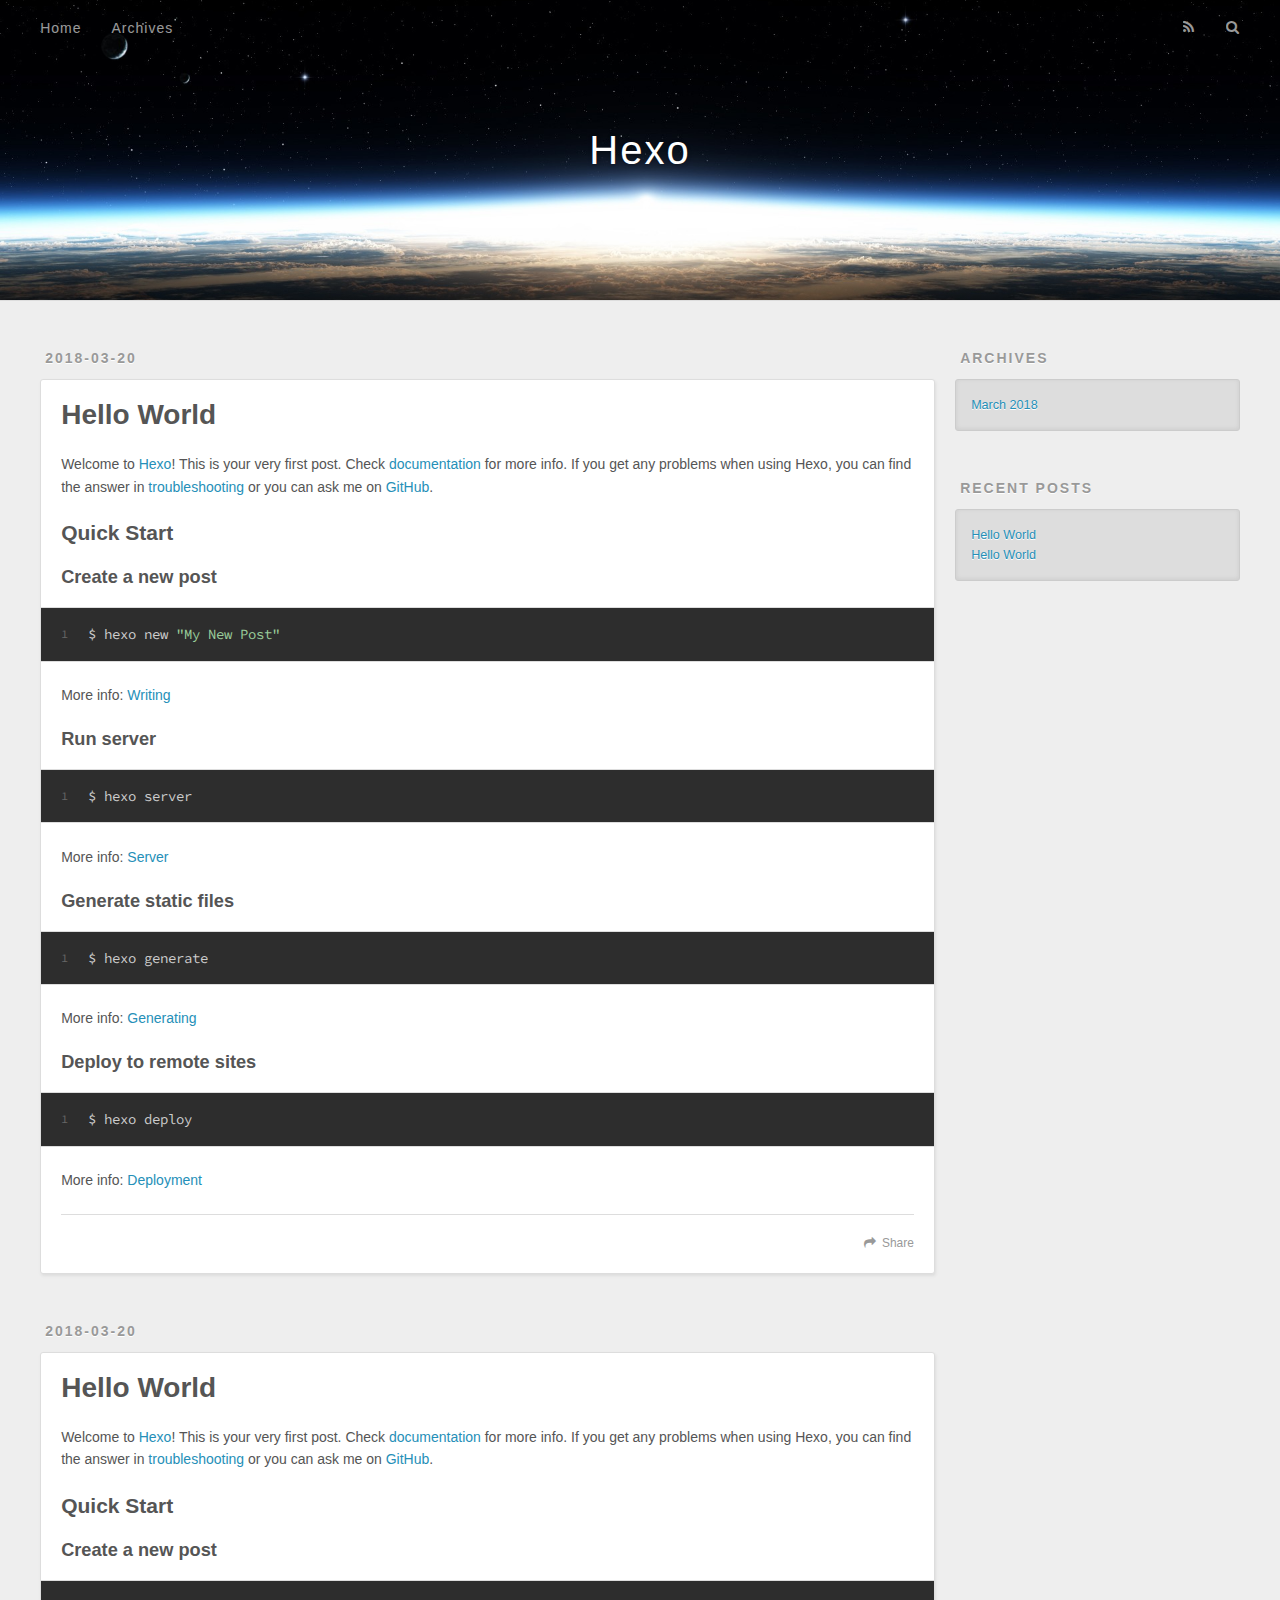
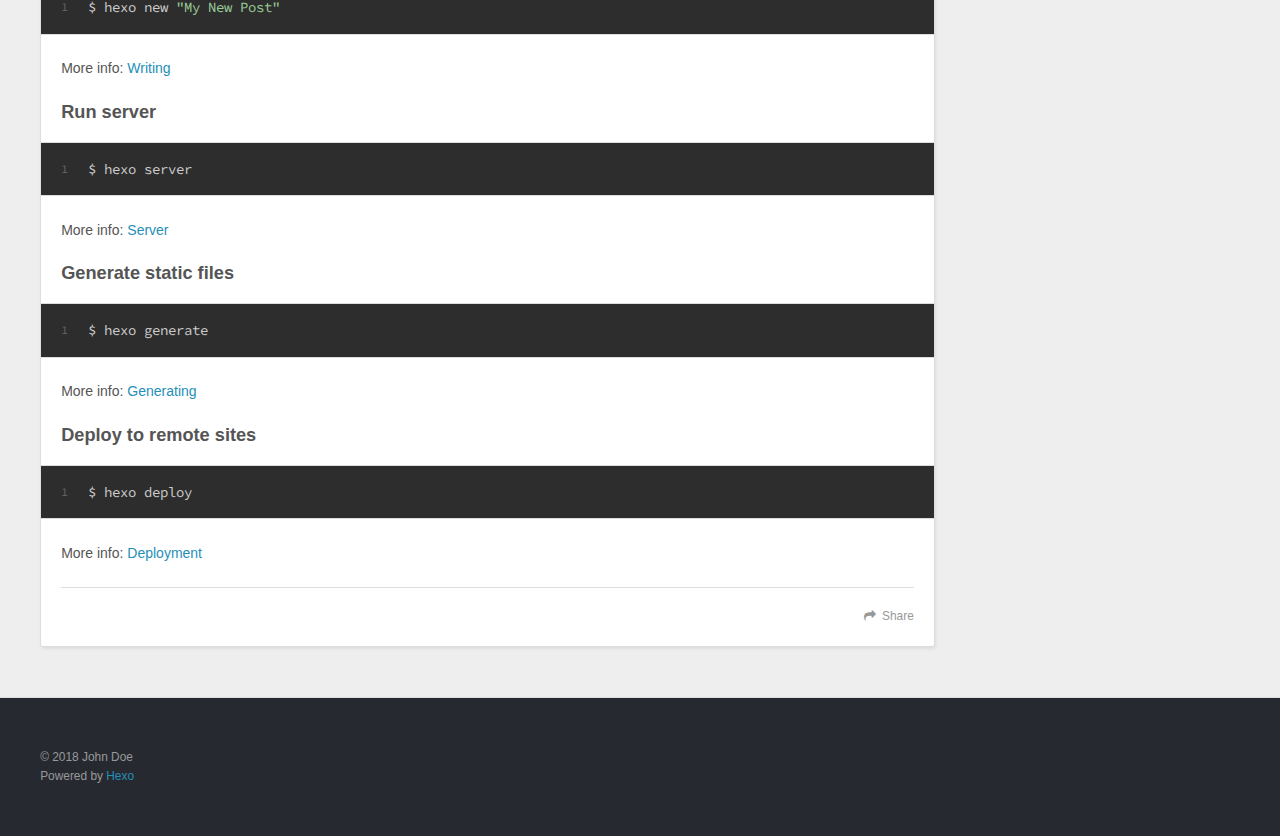
==== index.html @ 1f7885e7 "Site updated: 2018-03-21 00:00:23" ====
<!DOCTYPE html>
<html>
<head>
  <meta charset="utf-8">
  

  
  <title>Hexo</title>
  <meta name="viewport" content="width=device-width, initial-scale=1, maximum-scale=1">
  <meta property="og:type" content="website">
<meta property="og:title" content="Hexo">
<meta property="og:url" content="http://yoursite.com/index.html">
<meta property="og:site_name" content="Hexo">
<meta name="twitter:card" content="summary">
<meta name="twitter:title" content="Hexo">
  
    <link rel="alternate" href="/atom.xml" title="Hexo" type="application/atom+xml">
  
  
    <link rel="icon" href="/favicon.png">
  
  
    <link href="//fonts.googleapis.com/css?family=Source+Code+Pro" rel="stylesheet" type="text/css">
  
  <link rel="stylesheet" href="/css/style.css">
</head>

<body>
  <div id="container">
    <div id="wrap">
      <header id="header">
  <div id="banner"></div>
  <div id="header-outer" class="outer">
    <div id="header-title" class="inner">
      <h1 id="logo-wrap">
        <a href="/" id="logo">Hexo</a>
      </h1>
      
    </div>
    <div id="header-inner" class="inner">
      <nav id="main-nav">
        <a id="main-nav-toggle" class="nav-icon"></a>
        
          <a class="main-nav-link" href="/">Home</a>
        
          <a class="main-nav-link" href="/archives">Archives</a>
        
      </nav>
      <nav id="sub-nav">
        
          <a id="nav-rss-link" class="nav-icon" href="/atom.xml" title="RSS Feed"></a>
        
        <a id="nav-search-btn" class="nav-icon" title="Search"></a>
      </nav>
      <div id="search-form-wrap">
        <form action="//google.com/search" method="get" accept-charset="UTF-8" class="search-form"><input type="search" name="q" class="search-form-input" placeholder="Search"><button type="submit" class="search-form-submit">&#xF002;</button><input type="hidden" name="sitesearch" value="http://yoursite.com"></form>
      </div>
    </div>
  </div>
</header>
      <div class="outer">
        <section id="main">
  
    <article id="post-1" class="article article-type-post" itemscope itemprop="blogPost">
  <div class="article-meta">
    <a href="/2018/03/20/1/" class="article-date">
  <time datetime="2018-03-20T15:36:31.226Z" itemprop="datePublished">2018-03-20</time>
</a>
    
  </div>
  <div class="article-inner">
    
    
      <header class="article-header">
        
  
    <h1 itemprop="name">
      <a class="article-title" href="/2018/03/20/1/">Hello World</a>
    </h1>
  

      </header>
    
    <div class="article-entry" itemprop="articleBody">
      
        <p>Welcome to <a href="https://hexo.io/" target="_blank" rel="noopener">Hexo</a>! This is your very first post. Check <a href="https://hexo.io/docs/" target="_blank" rel="noopener">documentation</a> for more info. If you get any problems when using Hexo, you can find the answer in <a href="https://hexo.io/docs/troubleshooting.html" target="_blank" rel="noopener">troubleshooting</a> or you can ask me on <a href="https://github.com/hexojs/hexo/issues" target="_blank" rel="noopener">GitHub</a>.</p>
<h2 id="Quick-Start"><a href="#Quick-Start" class="headerlink" title="Quick Start"></a>Quick Start</h2><h3 id="Create-a-new-post"><a href="#Create-a-new-post" class="headerlink" title="Create a new post"></a>Create a new post</h3><figure class="highlight bash"><table><tr><td class="gutter"><pre><span class="line">1</span><br></pre></td><td class="code"><pre><span class="line">$ hexo new <span class="string">"My New Post"</span></span><br></pre></td></tr></table></figure>
<p>More info: <a href="https://hexo.io/docs/writing.html" target="_blank" rel="noopener">Writing</a></p>
<h3 id="Run-server"><a href="#Run-server" class="headerlink" title="Run server"></a>Run server</h3><figure class="highlight bash"><table><tr><td class="gutter"><pre><span class="line">1</span><br></pre></td><td class="code"><pre><span class="line">$ hexo server</span><br></pre></td></tr></table></figure>
<p>More info: <a href="https://hexo.io/docs/server.html" target="_blank" rel="noopener">Server</a></p>
<h3 id="Generate-static-files"><a href="#Generate-static-files" class="headerlink" title="Generate static files"></a>Generate static files</h3><figure class="highlight bash"><table><tr><td class="gutter"><pre><span class="line">1</span><br></pre></td><td class="code"><pre><span class="line">$ hexo generate</span><br></pre></td></tr></table></figure>
<p>More info: <a href="https://hexo.io/docs/generating.html" target="_blank" rel="noopener">Generating</a></p>
<h3 id="Deploy-to-remote-sites"><a href="#Deploy-to-remote-sites" class="headerlink" title="Deploy to remote sites"></a>Deploy to remote sites</h3><figure class="highlight bash"><table><tr><td class="gutter"><pre><span class="line">1</span><br></pre></td><td class="code"><pre><span class="line">$ hexo deploy</span><br></pre></td></tr></table></figure>
<p>More info: <a href="https://hexo.io/docs/deployment.html" target="_blank" rel="noopener">Deployment</a></p>

      
    </div>
    <footer class="article-footer">
      <a data-url="http://yoursite.com/2018/03/20/1/" data-id="cjeztnwiz0000287kzk46ph9l" class="article-share-link">Share</a>
      
      
    </footer>
  </div>
  
</article>


  
    <article id="post-hello-world" class="article article-type-post" itemscope itemprop="blogPost">
  <div class="article-meta">
    <a href="/2018/03/20/hello-world/" class="article-date">
  <time datetime="2018-03-20T15:13:53.758Z" itemprop="datePublished">2018-03-20</time>
</a>
    
  </div>
  <div class="article-inner">
    
    
      <header class="article-header">
        
  
    <h1 itemprop="name">
      <a class="article-title" href="/2018/03/20/hello-world/">Hello World</a>
    </h1>
  

      </header>
    
    <div class="article-entry" itemprop="articleBody">
      
        <p>Welcome to <a href="https://hexo.io/" target="_blank" rel="noopener">Hexo</a>! This is your very first post. Check <a href="https://hexo.io/docs/" target="_blank" rel="noopener">documentation</a> for more info. If you get any problems when using Hexo, you can find the answer in <a href="https://hexo.io/docs/troubleshooting.html" target="_blank" rel="noopener">troubleshooting</a> or you can ask me on <a href="https://github.com/hexojs/hexo/issues" target="_blank" rel="noopener">GitHub</a>.</p>
<h2 id="Quick-Start"><a href="#Quick-Start" class="headerlink" title="Quick Start"></a>Quick Start</h2><h3 id="Create-a-new-post"><a href="#Create-a-new-post" class="headerlink" title="Create a new post"></a>Create a new post</h3><figure class="highlight bash"><table><tr><td class="gutter"><pre><span class="line">1</span><br></pre></td><td class="code"><pre><span class="line">$ hexo new <span class="string">"My New Post"</span></span><br></pre></td></tr></table></figure>
<p>More info: <a href="https://hexo.io/docs/writing.html" target="_blank" rel="noopener">Writing</a></p>
<h3 id="Run-server"><a href="#Run-server" class="headerlink" title="Run server"></a>Run server</h3><figure class="highlight bash"><table><tr><td class="gutter"><pre><span class="line">1</span><br></pre></td><td class="code"><pre><span class="line">$ hexo server</span><br></pre></td></tr></table></figure>
<p>More info: <a href="https://hexo.io/docs/server.html" target="_blank" rel="noopener">Server</a></p>
<h3 id="Generate-static-files"><a href="#Generate-static-files" class="headerlink" title="Generate static files"></a>Generate static files</h3><figure class="highlight bash"><table><tr><td class="gutter"><pre><span class="line">1</span><br></pre></td><td class="code"><pre><span class="line">$ hexo generate</span><br></pre></td></tr></table></figure>
<p>More info: <a href="https://hexo.io/docs/generating.html" target="_blank" rel="noopener">Generating</a></p>
<h3 id="Deploy-to-remote-sites"><a href="#Deploy-to-remote-sites" class="headerlink" title="Deploy to remote sites"></a>Deploy to remote sites</h3><figure class="highlight bash"><table><tr><td class="gutter"><pre><span class="line">1</span><br></pre></td><td class="code"><pre><span class="line">$ hexo deploy</span><br></pre></td></tr></table></figure>
<p>More info: <a href="https://hexo.io/docs/deployment.html" target="_blank" rel="noopener">Deployment</a></p>

      
    </div>
    <footer class="article-footer">
      <a data-url="http://yoursite.com/2018/03/20/hello-world/" data-id="cjeztf9md0000no7kln4ugsef" class="article-share-link">Share</a>
      
      
    </footer>
  </div>
  
</article>


  


</section>
        
          <aside id="sidebar">
  
    

  
    

  
    
  
    
  <div class="widget-wrap">
    <h3 class="widget-title">Archives</h3>
    <div class="widget">
      <ul class="archive-list"><li class="archive-list-item"><a class="archive-list-link" href="/archives/2018/03/">March 2018</a></li></ul>
    </div>
  </div>


  
    
  <div class="widget-wrap">
    <h3 class="widget-title">Recent Posts</h3>
    <div class="widget">
      <ul>
        
          <li>
            <a href="/2018/03/20/1/">Hello World</a>
          </li>
        
          <li>
            <a href="/2018/03/20/hello-world/">Hello World</a>
          </li>
        
      </ul>
    </div>
  </div>

  
</aside>
        
      </div>
      <footer id="footer">
  
  <div class="outer">
    <div id="footer-info" class="inner">
      &copy; 2018 John Doe<br>
      Powered by <a href="http://hexo.io/" target="_blank">Hexo</a>
    </div>
  </div>
</footer>
    </div>
    <nav id="mobile-nav">
  
    <a href="/" class="mobile-nav-link">Home</a>
  
    <a href="/archives" class="mobile-nav-link">Archives</a>
  
</nav>
    

<script src="//ajax.googleapis.com/ajax/libs/jquery/2.0.3/jquery.min.js"></script>


  <link rel="stylesheet" href="/fancybox/jquery.fancybox.css">
  <script src="/fancybox/jquery.fancybox.pack.js"></script>


<script src="/js/script.js"></script>



  </div>
</body>
</html>
---- css/style.css ----
body {
  width: 100%;
}
body:before,
body:after {
  content: "";
  display: table;
}
body:after {
  clear: both;
}
html,
body,
div,
span,
applet,
object,
iframe,
h1,
h2,
h3,
h4,
h5,
h6,
p,
blockquote,
pre,
a,
abbr,
acronym,
address,
big,
cite,
code,
del,
dfn,
em,
img,
ins,
kbd,
q,
s,
samp,
small,
strike,
strong,
sub,
sup,
tt,
var,
dl,
dt,
dd,
ol,
ul,
li,
fieldset,
form,
label,
legend,
table,
caption,
tbody,
tfoot,
thead,
tr,
th,
td {
  margin: 0;
  padding: 0;
  border: 0;
  outline: 0;
  font-weight: inherit;
  font-style: inherit;
  font-family: inherit;
  font-size: 100%;
  vertical-align: baseline;
}
body {
  line-height: 1;
  color: #000;
  background: #fff;
}
ol,
ul {
  list-style: none;
}
table {
  border-collapse: separate;
  border-spacing: 0;
  vertical-align: middle;
}
caption,
th,
td {
  text-align: left;
  font-weight: normal;
  vertical-align: middle;
}
a img {
  border: none;
}
input,
button {
  margin: 0;
  padding: 0;
}
input::-moz-focus-inner,
button::-moz-focus-inner {
  border: 0;
  padding: 0;
}
@font-face {
  font-family: FontAwesome;
  font-style: normal;
  font-weight: normal;
  src: url("fonts/fontawesome-webfont.eot?v=#4.0.3");
  src: url("fonts/fontawesome-webfont.eot?#iefix&v=#4.0.3") format("embedded-opentype"), url("fonts/fontawesome-webfont.woff?v=#4.0.3") format("woff"), url("fonts/fontawesome-webfont.ttf?v=#4.0.3") format("truetype"), url("fonts/fontawesome-webfont.svg#fontawesomeregular?v=#4.0.3") format("svg");
}
html,
body,
#container {
  height: 100%;
}
body {
  background: #eee;
  font: 14px -apple-system, BlinkMacSystemFont, "Segoe UI", "Roboto", "Oxygen", "Ubuntu", "Cantarell", "Fira Sans", "Droid Sans", "Helvetica Neue", sans-serif;
  -webkit-text-size-adjust: 100%;
}
.outer {
  max-width: 1220px;
  margin: 0 auto;
  padding: 0 20px;
}
.outer:before,
.outer:after {
  content: "";
  display: table;
}
.outer:after {
  clear: both;
}
.inner {
  display: inline;
  float: left;
  width: 98.33333333333333%;
  margin: 0 0.833333333333333%;
}
.left,
.alignleft {
  float: left;
}
.right,
.alignright {
  float: right;
}
.clear {
  clear: both;
}
#container {
  position: relative;
}
.mobile-nav-on {
  overflow: hidden;
}
#wrap {
  height: 100%;
  width: 100%;
  position: absolute;
  top: 0;
  left: 0;
  -webkit-transition: 0.2s ease-out;
  -moz-transition: 0.2s ease-out;
  -ms-transition: 0.2s ease-out;
  transition: 0.2s ease-out;
  z-index: 1;
  background: #eee;
}
.mobile-nav-on #wrap {
  left: 280px;
}
@media screen and (min-width: 768px) {
  #main {
    display: inline;
    float: left;
    width: 73.33333333333333%;
    margin: 0 0.833333333333333%;
  }
}
.article-date,
.article-category-link,
.archive-year,
.widget-title {
  text-decoration: none;
  text-transform: uppercase;
  letter-spacing: 2px;
  color: #999;
  margin-bottom: 1em;
  margin-left: 5px;
  line-height: 1em;
  text-shadow: 0 1px #fff;
  font-weight: bold;
}
.article-inner,
.archive-article-inner {
  background: #fff;
  -webkit-box-shadow: 1px 2px 3px #ddd;
  box-shadow: 1px 2px 3px #ddd;
  border: 1px solid #ddd;
  border-radius: 3px;
}
.article-entry h1,
.widget h1 {
  font-size: 2em;
}
.article-entry h2,
.widget h2 {
  font-size: 1.5em;
}
.article-entry h3,
.widget h3 {
  font-size: 1.3em;
}
.article-entry h4,
.widget h4 {
  font-size: 1.2em;
}
.article-entry h5,
.widget h5 {
  font-size: 1em;
}
.article-entry h6,
.widget h6 {
  font-size: 1em;
  color: #999;
}
.article-entry hr,
.widget hr {
  border: 1px dashed #ddd;
}
.article-entry strong,
.widget strong {
  font-weight: bold;
}
.article-entry em,
.widget em,
.article-entry cite,
.widget cite {
  font-style: italic;
}
.article-entry sup,
.widget sup,
.article-entry sub,
.widget sub {
  font-size: 0.75em;
  line-height: 0;
  position: relative;
  vertical-align: baseline;
}
.article-entry sup,
.widget sup {
  top: -0.5em;
}
.article-entry sub,
.widget sub {
  bottom: -0.2em;
}
.article-entry small,
.widget small {
  font-size: 0.85em;
}
.article-entry acronym,
.widget acronym,
.article-entry abbr,
.widget abbr {
  border-bottom: 1px dotted;
}
.article-entry ul,
.widget ul,
.article-entry ol,
.widget ol,
.article-entry dl,
.widget dl {
  margin: 0 20px;
  line-height: 1.6em;
}
.article-entry ul ul,
.widget ul ul,
.article-entry ol ul,
.widget ol ul,
.article-entry ul ol,
.widget ul ol,
.article-entry ol ol,
.widget ol ol {
  margin-top: 0;
  margin-bottom: 0;
}
.article-entry ul,
.widget ul {
  list-style: disc;
}
.article-entry ol,
.widget ol {
  list-style: decimal;
}
.article-entry dt,
.widget dt {
  font-weight: bold;
}
#header {
  height: 300px;
  position: relative;
  border-bottom: 1px solid #ddd;
}
#header:before,
#header:after {
  content: "";
  position: absolute;
  left: 0;
  right: 0;
  height: 40px;
}
#header:before {
  top: 0;
  background: -webkit-linear-gradient(rgba(0,0,0,0.2), transparent);
  background: -moz-linear-gradient(rgba(0,0,0,0.2), transparent);
  background: -ms-linear-gradient(rgba(0,0,0,0.2), transparent);
  background: linear-gradient(rgba(0,0,0,0.2), transparent);
}
#header:after {
  bottom: 0;
  background: -webkit-linear-gradient(transparent, rgba(0,0,0,0.2));
  background: -moz-linear-gradient(transparent, rgba(0,0,0,0.2));
  background: -ms-linear-gradient(transparent, rgba(0,0,0,0.2));
  background: linear-gradient(transparent, rgba(0,0,0,0.2));
}
#header-outer {
  height: 100%;
  position: relative;
}
#header-inner {
  position: relative;
  overflow: hidden;
}
#banner {
  position: absolute;
  top: 0;
  left: 0;
  width: 100%;
  height: 100%;
  background: url("images/banner.jpg") center #000;
  -webkit-background-size: cover;
  -moz-background-size: cover;
  background-size: cover;
  z-index: -1;
}
#header-title {
  text-align: center;
  height: 40px;
  position: absolute;
  top: 50%;
  left: 0;
  margin-top: -20px;
}
#logo,
#subtitle {
  text-decoration: none;
  color: #fff;
  font-weight: 300;
  text-shadow: 0 1px 4px rgba(0,0,0,0.3);
}
#logo {
  font-size: 40px;
  line-height: 40px;
  letter-spacing: 2px;
}
#subtitle {
  font-size: 16px;
  line-height: 16px;
  letter-spacing: 1px;
}
#subtitle-wrap {
  margin-top: 16px;
}
#main-nav {
  float: left;
  margin-left: -15px;
}
.nav-icon,
.main-nav-link {
  float: left;
  color: #fff;
  opacity: 0.6;
  text-decoration: none;
  text-shadow: 0 1px rgba(0,0,0,0.2);
  -webkit-transition: opacity 0.2s;
  -moz-transition: opacity 0.2s;
  -ms-transition: opacity 0.2s;
  transition: opacity 0.2s;
  display: block;
  padding: 20px 15px;
}
.nav-icon:hover,
.main-nav-link:hover {
  opacity: 1;
}
.nav-icon {
  font-family: FontAwesome;
  text-align: center;
  font-size: 14px;
  width: 14px;
  height: 14px;
  padding: 20px 15px;
  position: relative;
  cursor: pointer;
}
.main-nav-link {
  font-weight: 300;
  letter-spacing: 1px;
}
@media screen and (max-width: 479px) {
  .main-nav-link {
    display: none;
  }
}
#main-nav-toggle {
  display: none;
}
#main-nav-toggle:before {
  content: "\f0c9";
}
@media screen and (max-width: 479px) {
  #main-nav-toggle {
    display: block;
  }
}
#sub-nav {
  float: right;
  margin-right: -15px;
}
#nav-rss-link:before {
  content: "\f09e";
}
#nav-search-btn:before {
  content: "\f002";
}
#search-form-wrap {
  position: absolute;
  top: 15px;
  width: 150px;
  height: 30px;
  right: -150px;
  opacity: 0;
  -webkit-transition: 0.2s ease-out;
  -moz-transition: 0.2s ease-out;
  -ms-transition: 0.2s ease-out;
  transition: 0.2s ease-out;
}
#search-form-wrap.on {
  opacity: 1;
  right: 0;
}
@media screen and (max-width: 479px) {
  #search-form-wrap {
    width: 100%;
    right: -100%;
  }
}
.search-form {
  position: absolute;
  top: 0;
  left: 0;
  right: 0;
  background: #fff;
  padding: 5px 15px;
  border-radius: 15px;
  -webkit-box-shadow: 0 0 10px rgba(0,0,0,0.3);
  box-shadow: 0 0 10px rgba(0,0,0,0.3);
}
.search-form-input {
  border: none;
  background: none;
  color: #555;
  width: 100%;
  font: 13px -apple-system, BlinkMacSystemFont, "Segoe UI", "Roboto", "Oxygen", "Ubuntu", "Cantarell", "Fira Sans", "Droid Sans", "Helvetica Neue", sans-serif;
  outline: none;
}
.search-form-input::-webkit-search-results-decoration,
.search-form-input::-webkit-search-cancel-button {
  -webkit-appearance: none;
}
.search-form-submit {
  position: absolute;
  top: 50%;
  right: 10px;
  margin-top: -7px;
  font: 13px FontAwesome;
  border: none;
  background: none;
  color: #bbb;
  cursor: pointer;
}
.search-form-submit:hover,
.search-form-submit:focus {
  color: #777;
}
.article {
  margin: 50px 0;
}
.article-inner {
  overflow: hidden;
}
.article-meta:before,
.article-meta:after {
  content: "";
  display: table;
}
.article-meta:after {
  clear: both;
}
.article-date {
  float: left;
}
.article-category {
  float: left;
  line-height: 1em;
  color: #ccc;
  text-shadow: 0 1px #fff;
  margin-left: 8px;
}
.article-category:before {
  content: "\2022";
}
.article-category-link {
  margin: 0 12px 1em;
}
.article-header {
  padding: 20px 20px 0;
}
.article-title {
  text-decoration: none;
  font-size: 2em;
  font-weight: bold;
  color: #555;
  line-height: 1.1em;
  -webkit-transition: color 0.2s;
  -moz-transition: color 0.2s;
  -ms-transition: color 0.2s;
  transition: color 0.2s;
}
a.article-title:hover {
  color: #258fb8;
}
.article-entry {
  color: #555;
  padding: 0 20px;
}
.article-entry:before,
.article-entry:after {
  content: "";
  display: table;
}
.article-entry:after {
  clear: both;
}
.article-entry p,
.article-entry table {
  line-height: 1.6em;
  margin: 1.6em 0;
}
.article-entry h1,
.article-entry h2,
.article-entry h3,
.article-entry h4,
.article-entry h5,
.article-entry h6 {
  font-weight: bold;
}
.article-entry h1,
.article-entry h2,
.article-entry h3,
.article-entry h4,
.article-entry h5,
.article-entry h6 {
  line-height: 1.1em;
  margin: 1.1em 0;
}
.article-entry a {
  color: #258fb8;
  text-decoration: none;
}
.article-entry a:hover {
  text-decoration: underline;
}
.article-entry ul,
.article-entry ol,
.article-entry dl {
  margin-top: 1.6em;
  margin-bottom: 1.6em;
}
.article-entry img,
.article-entry video {
  max-width: 100%;
  height: auto;
  display: block;
  margin: auto;
}
.article-entry iframe {
  border: none;
}
.article-entry table {
  width: 100%;
  border-collapse: collapse;
  border-spacing: 0;
}
.article-entry th {
  font-weight: bold;
  border-bottom: 3px solid #ddd;
  padding-bottom: 0.5em;
}
.article-entry td {
  border-bottom: 1px solid #ddd;
  padding: 10px 0;
}
.article-entry blockquote {
  font-family: Georgia, "Times New Roman", serif;
  font-size: 1.4em;
  margin: 1.6em 20px;
  text-align: center;
}
.article-entry blockquote footer {
  font-size: 14px;
  margin: 1.6em 0;
  font-family: -apple-system, BlinkMacSystemFont, "Segoe UI", "Roboto", "Oxygen", "Ubuntu", "Cantarell", "Fira Sans", "Droid Sans", "Helvetica Neue", sans-serif;
}
.article-entry blockquote footer cite:before {
  content: "—";
  padding: 0 0.5em;
}
.article-entry .pullquote {
  text-align: left;
  width: 45%;
  margin: 0;
}
.article-entry .pullquote.left {
  margin-left: 0.5em;
  margin-right: 1em;
}
.article-entry .pullquote.right {
  margin-right: 0.5em;
  margin-left: 1em;
}
.article-entry .caption {
  color: #999;
  display: block;
  font-size: 0.9em;
  margin-top: 0.5em;
  position: relative;
  text-align: center;
}
.article-entry .video-container {
  position: relative;
  padding-top: 56.25%;
  height: 0;
  overflow: hidden;
}
.article-entry .video-container iframe,
.article-entry .video-container object,
.article-entry .video-container embed {
  position: absolute;
  top: 0;
  left: 0;
  width: 100%;
  height: 100%;
  margin-top: 0;
}
.article-more-link a {
  display: inline-block;
  line-height: 1em;
  padding: 6px 15px;
  border-radius: 15px;
  background: #eee;
  color: #999;
  text-shadow: 0 1px #fff;
  text-decoration: none;
}
.article-more-link a:hover {
  background: #258fb8;
  color: #fff;
  text-decoration: none;
  text-shadow: 0 1px #1e7293;
}
.article-footer {
  font-size: 0.85em;
  line-height: 1.6em;
  border-top: 1px solid #ddd;
  padding-top: 1.6em;
  margin: 0 20px 20px;
}
.article-footer:before,
.article-footer:after {
  content: "";
  display: table;
}
.article-footer:after {
  clear: both;
}
.article-footer a {
  color: #999;
  text-decoration: none;
}
.article-footer a:hover {
  color: #555;
}
.article-tag-list-item {
  float: left;
  margin-right: 10px;
}
.article-tag-list-link:before {
  content: "#";
}
.article-comment-link {
  float: right;
}
.article-comment-link:before {
  content: "\f075";
  font-family: FontAwesome;
  padding-right: 8px;
}
.article-share-link {
  cursor: pointer;
  float: right;
  margin-left: 20px;
}
.article-share-link:before {
  content: "\f064";
  font-family: FontAwesome;
  padding-right: 6px;
}
#article-nav {
  position: relative;
}
#article-nav:before,
#article-nav:after {
  content: "";
  display: table;
}
#article-nav:after {
  clear: both;
}
@media screen and (min-width: 768px) {
  #article-nav {
    margin: 50px 0;
  }
  #article-nav:before {
    width: 8px;
    height: 8px;
    position: absolute;
    top: 50%;
    left: 50%;
    margin-top: -4px;
    margin-left: -4px;
    content: "";
    border-radius: 50%;
    background: #ddd;
    -webkit-box-shadow: 0 1px 2px #fff;
    box-shadow: 0 1px 2px #fff;
  }
}
.article-nav-link-wrap {
  text-decoration: none;
  text-shadow: 0 1px #fff;
  color: #999;
  -webkit-box-sizing: border-box;
  -moz-box-sizing: border-box;
  box-sizing: border-box;
  margin-top: 50px;
  text-align: center;
  display: block;
}
.article-nav-link-wrap:hover {
  color: #555;
}
@media screen and (min-width: 768px) {
  .article-nav-link-wrap {
    width: 50%;
    margin-top: 0;
  }
}
@media screen and (min-width: 768px) {
  #article-nav-newer {
    float: left;
    text-align: right;
    padding-right: 20px;
  }
}
@media screen and (min-width: 768px) {
  #article-nav-older {
    float: right;
    text-align: left;
    padding-left: 20px;
  }
}
.article-nav-caption {
  text-transform: uppercase;
  letter-spacing: 2px;
  color: #ddd;
  line-height: 1em;
  font-weight: bold;
}
#article-nav-newer .article-nav-caption {
  margin-right: -2px;
}
.article-nav-title {
  font-size: 0.85em;
  line-height: 1.6em;
  margin-top: 0.5em;
}
.article-share-box {
  position: absolute;
  display: none;
  background: #fff;
  -webkit-box-shadow: 1px 2px 10px rgba(0,0,0,0.2);
  box-shadow: 1px 2px 10px rgba(0,0,0,0.2);
  border-radius: 3px;
  margin-left: -145px;
  overflow: hidden;
  z-index: 1;
}
.article-share-box.on {
  display: block;
}
.article-share-input {
  width: 100%;
  background: none;
  -webkit-box-sizing: border-box;
  -moz-box-sizing: border-box;
  box-sizing: border-box;
  font: 14px -apple-system, BlinkMacSystemFont, "Segoe UI", "Roboto", "Oxygen", "Ubuntu", "Cantarell", "Fira Sans", "Droid Sans", "Helvetica Neue", sans-serif;
  padding: 0 15px;
  color: #555;
  outline: none;
  border: 1px solid #ddd;
  border-radius: 3px 3px 0 0;
  height: 36px;
  line-height: 36px;
}
.article-share-links {
  background: #eee;
}
.article-share-links:before,
.article-share-links:after {
  content: "";
  display: table;
}
.article-share-links:after {
  clear: both;
}
.article-share-twitter,
.article-share-facebook,
.article-share-pinterest,
.article-share-google {
  width: 50px;
  height: 36px;
  display: block;
  float: left;
  position: relative;
  color: #999;
  text-shadow: 0 1px #fff;
}
.article-share-twitter:before,
.article-share-facebook:before,
.article-share-pinterest:before,
.article-share-google:before {
  font-size: 20px;
  font-family: FontAwesome;
  width: 20px;
  height: 20px;
  position: absolute;
  top: 50%;
  left: 50%;
  margin-top: -10px;
  margin-left: -10px;
  text-align: center;
}
.article-share-twitter:hover,
.article-share-facebook:hover,
.article-share-pinterest:hover,
.article-share-google:hover {
  color: #fff;
}
.article-share-twitter:before {
  content: "\f099";
}
.article-share-twitter:hover {
  background: #00aced;
  text-shadow: 0 1px #008abe;
}
.article-share-facebook:before {
  content: "\f09a";
}
.article-share-facebook:hover {
  background: #3b5998;
  text-shadow: 0 1px #2f477a;
}
.article-share-pinterest:before {
  content: "\f0d2";
}
.article-share-pinterest:hover {
  background: #cb2027;
  text-shadow: 0 1px #a21a1f;
}
.article-share-google:before {
  content: "\f0d5";
}
.article-share-google:hover {
  background: #dd4b39;
  text-shadow: 0 1px #be3221;
}
.article-gallery {
  background: #000;
  position: relative;
}
.article-gallery-photos {
  position: relative;
  overflow: hidden;
}
.article-gallery-img {
  display: none;
  max-width: 100%;
}
.article-gallery-img:first-child {
  display: block;
}
.article-gallery-img.loaded {
  position: absolute;
  display: block;
}
.article-gallery-img img {
  display: block;
  max-width: 100%;
  margin: 0 auto;
}
#comments {
  background: #fff;
  -webkit-box-shadow: 1px 2px 3px #ddd;
  box-shadow: 1px 2px 3px #ddd;
  padding: 20px;
  border: 1px solid #ddd;
  border-radius: 3px;
  margin: 50px 0;
}
#comments a {
  color: #258fb8;
}
.archives-wrap {
  margin: 50px 0;
}
.archives:before,
.archives:after {
  content: "";
  display: table;
}
.archives:after {
  clear: both;
}
.archive-year-wrap {
  margin-bottom: 1em;
}
.archives {
  -webkit-column-gap: 10px;
  -moz-column-gap: 10px;
  column-gap: 10px;
}
@media screen and (min-width: 480px) and (max-width: 767px) {
  .archives {
    -webkit-column-count: 2;
    -moz-column-count: 2;
    column-count: 2;
  }
}
@media screen and (min-width: 768px) {
  .archives {
    -webkit-column-count: 3;
    -moz-column-count: 3;
    column-count: 3;
  }
}
.archive-article {
  -webkit-column-break-inside: avoid;
  page-break-inside: avoid;
  overflow: hidden;
  break-inside: avoid-column;
}
.archive-article-inner {
  padding: 10px;
  margin-bottom: 15px;
}
.archive-article-title {
  text-decoration: none;
  font-weight: bold;
  color: #555;
  -webkit-transition: color 0.2s;
  -moz-transition: color 0.2s;
  -ms-transition: color 0.2s;
  transition: color 0.2s;
  line-height: 1.6em;
}
.archive-article-title:hover {
  color: #258fb8;
}
.archive-article-footer {
  margin-top: 1em;
}
.archive-article-date {
  color: #999;
  text-decoration: none;
  font-size: 0.85em;
  line-height: 1em;
  margin-bottom: 0.5em;
  display: block;
}
#page-nav {
  margin: 50px auto;
  background: #fff;
  -webkit-box-shadow: 1px 2px 3px #ddd;
  box-shadow: 1px 2px 3px #ddd;
  border: 1px solid #ddd;
  border-radius: 3px;
  text-align: center;
  color: #999;
  overflow: hidden;
}
#page-nav:before,
#page-nav:after {
  content: "";
  display: table;
}
#page-nav:after {
  clear: both;
}
#page-nav a,
#page-nav span {
  padding: 10px 20px;
  line-height: 1;
  height: 2ex;
}
#page-nav a {
  color: #999;
  text-decoration: none;
}
#page-nav a:hover {
  background: #999;
  color: #fff;
}
#page-nav .prev {
  float: left;
}
#page-nav .next {
  float: right;
}
#page-nav .page-number {
  display: inline-block;
}
@media screen and (max-width: 479px) {
  #page-nav .page-number {
    display: none;
  }
}
#page-nav .current {
  color: #555;
  font-weight: bold;
}
#page-nav .space {
  color: #ddd;
}
#footer {
  background: #262a30;
  padding: 50px 0;
  border-top: 1px solid #ddd;
  color: #999;
}
#footer a {
  color: #258fb8;
  text-decoration: none;
}
#footer a:hover {
  text-decoration: underline;
}
#footer-info {
  line-height: 1.6em;
  font-size: 0.85em;
}
.article-entry pre,
.article-entry .highlight {
  background: #2d2d2d;
  margin: 0 -20px;
  padding: 15px 20px;
  border-style: solid;
  border-color: #ddd;
  border-width: 1px 0;
  overflow: auto;
  color: #ccc;
  line-height: 22.400000000000002px;
}
.article-entry .highlight .gutter pre,
.article-entry .gist .gist-file .gist-data .line-numbers {
  color: #666;
  font-size: 0.85em;
}
.article-entry pre,
.article-entry code {
  font-family: "Source Code Pro", Consolas, Monaco, Menlo, Consolas, monospace;
}
.article-entry code {
  background: #eee;
  text-shadow: 0 1px #fff;
  padding: 0 0.3em;
}
.article-entry pre code {
  background: none;
  text-shadow: none;
  padding: 0;
}
.article-entry .highlight pre {
  border: none;
  margin: 0;
  padding: 0;
}
.article-entry .highlight table {
  margin: 0;
  width: auto;
}
.article-entry .highlight td {
  border: none;
  padding: 0;
}
.article-entry .highlight figcaption {
  font-size: 0.85em;
  color: #999;
  line-height: 1em;
  margin-bottom: 1em;
}
.article-entry .highlight figcaption:before,
.article-entry .highlight figcaption:after {
  content: "";
  display: table;
}
.article-entry .highlight figcaption:after {
  clear: both;
}
.article-entry .highlight figcaption a {
  float: right;
}
.article-entry .highlight .gutter pre {
  text-align: right;
  padding-right: 20px;
}
.article-entry .highlight .line {
  height: 22.400000000000002px;
}
.article-entry .highlight .line.marked {
  background: #515151;
}
.article-entry .gist {
  margin: 0 -20px;
  border-style: solid;
  border-color: #ddd;
  border-width: 1px 0;
  background: #2d2d2d;
  padding: 15px 20px 15px 0;
}
.article-entry .gist .gist-file {
  border: none;
  font-family: "Source Code Pro", Consolas, Monaco, Menlo, Consolas, monospace;
  margin: 0;
}
.article-entry .gist .gist-file .gist-data {
  background: none;
  border: none;
}
.article-entry .gist .gist-file .gist-data .line-numbers {
  background: none;
  border: none;
  padding: 0 20px 0 0;
}
.article-entry .gist .gist-file .gist-data .line-data {
  padding: 0 !important;
}
.article-entry .gist .gist-file .highlight {
  margin: 0;
  padding: 0;
  border: none;
}
.article-entry .gist .gist-file .gist-meta {
  background: #2d2d2d;
  color: #999;
  font: 0.85em -apple-system, BlinkMacSystemFont, "Segoe UI", "Roboto", "Oxygen", "Ubuntu", "Cantarell", "Fira Sans", "Droid Sans", "Helvetica Neue", sans-serif;
  text-shadow: 0 0;
  padding: 0;
  margin-top: 1em;
  margin-left: 20px;
}
.article-entry .gist .gist-file .gist-meta a {
  color: #258fb8;
  font-weight: normal;
}
.article-entry .gist .gist-file .gist-meta a:hover {
  text-decoration: underline;
}
pre .comment,
pre .title {
  color: #999;
}
pre .variable,
pre .attribute,
pre .tag,
pre .regexp,
pre .ruby .constant,
pre .xml .tag .title,
pre .xml .pi,
pre .xml .doctype,
pre .html .doctype,
pre .css .id,
pre .css .class,
pre .css .pseudo {
  color: #f2777a;
}
pre .number,
pre .preprocessor,
pre .built_in,
pre .literal,
pre .params,
pre .constant {
  color: #f99157;
}
pre .class,
pre .ruby .class .title,
pre .css .rules .attribute {
  color: #9c9;
}
pre .string,
pre .value,
pre .inheritance,
pre .header,
pre .ruby .symbol,
pre .xml .cdata {
  color: #9c9;
}
pre .css .hexcolor {
  color: #6cc;
}
pre .function,
pre .python .decorator,
pre .python .title,
pre .ruby .function .title,
pre .ruby .title .keyword,
pre .perl .sub,
pre .javascript .title,
pre .coffeescript .title {
  color: #69c;
}
pre .keyword,
pre .javascript .function {
  color: #c9c;
}
@media screen and (max-width: 479px) {
  #mobile-nav {
    position: absolute;
    top: 0;
    left: 0;
    width: 280px;
    height: 100%;
    background: #191919;
    border-right: 1px solid #fff;
  }
}
@media screen and (max-width: 479px) {
  .mobile-nav-link {
    display: block;
    color: #999;
    text-decoration: none;
    padding: 15px 20px;
    font-weight: bold;
  }
  .mobile-nav-link:hover {
    color: #fff;
  }
}
@media screen and (min-width: 768px) {
  #sidebar {
    display: inline;
    float: left;
    width: 23.333333333333332%;
    margin: 0 0.833333333333333%;
  }
}
.widget-wrap {
  margin: 50px 0;
}
.widget {
  color: #777;
  text-shadow: 0 1px #fff;
  background: #ddd;
  -webkit-box-shadow: 0 -1px 4px #ccc inset;
  box-shadow: 0 -1px 4px #ccc inset;
  border: 1px solid #ccc;
  padding: 15px;
  border-radius: 3px;
}
.widget a {
  color: #258fb8;
  text-decoration: none;
}
.widget a:hover {
  text-decoration: underline;
}
.widget ul ul,
.widget ol ul,
.widget dl ul,
.widget ul ol,
.widget ol ol,
.widget dl ol,
.widget ul dl,
.widget ol dl,
.widget dl dl {
  margin-left: 15px;
  list-style: disc;
}
.widget {
  line-height: 1.6em;
  word-wrap: break-word;
  font-size: 0.9em;
}
.widget ul,
.widget ol {
  list-style: none;
  margin: 0;
}
.widget ul ul,
.widget ol ul,
.widget ul ol,
.widget ol ol {
  margin: 0 20px;
}
.widget ul ul,
.widget ol ul {
  list-style: disc;
}
.widget ul ol,
.widget ol ol {
  list-style: decimal;
}
.category-list-count,
.tag-list-count,
.archive-list-count {
  padding-left: 5px;
  color: #999;
  font-size: 0.85em;
}
.category-list-count:before,
.tag-list-count:before,
.archive-list-count:before {
  content: "(";
}
.category-list-count:after,
.tag-list-count:after,
.archive-list-count:after {
  content: ")";
}
.tagcloud a {
  margin-right: 5px;
  display: inline-block;
}
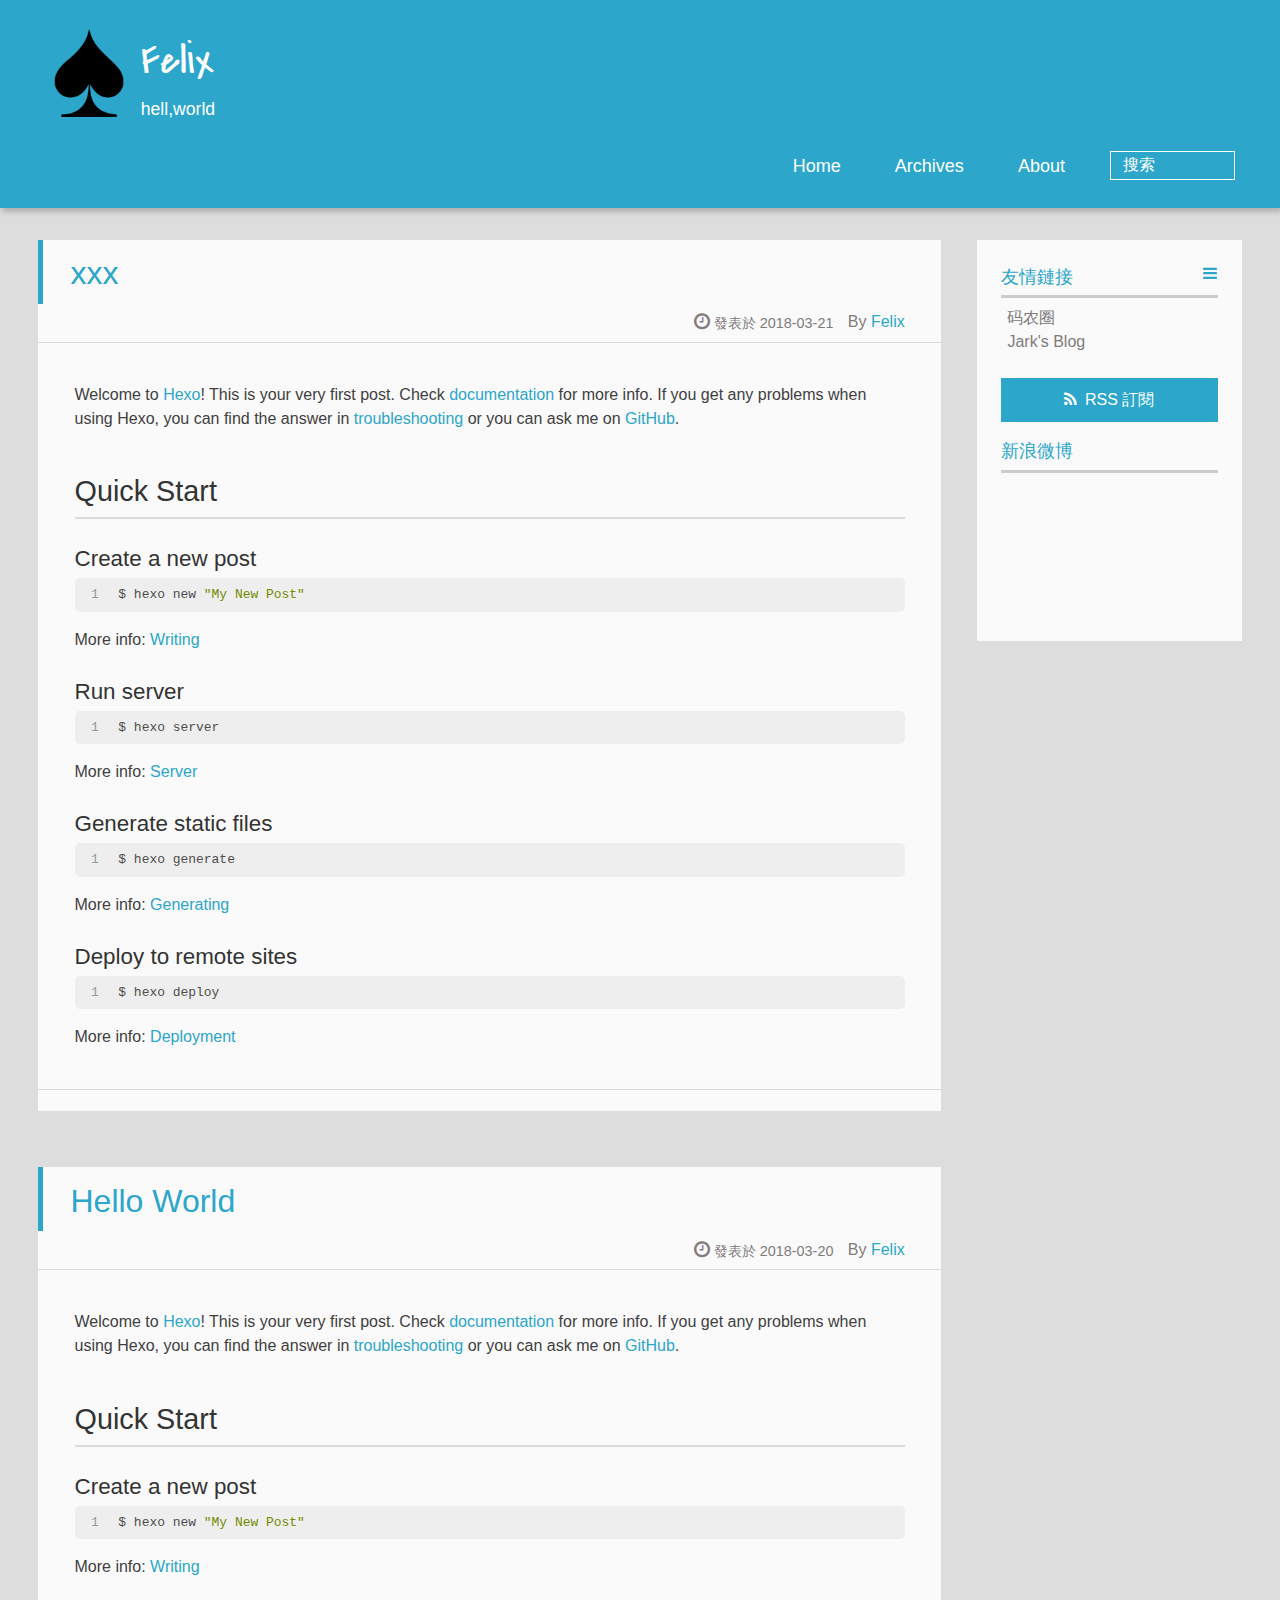
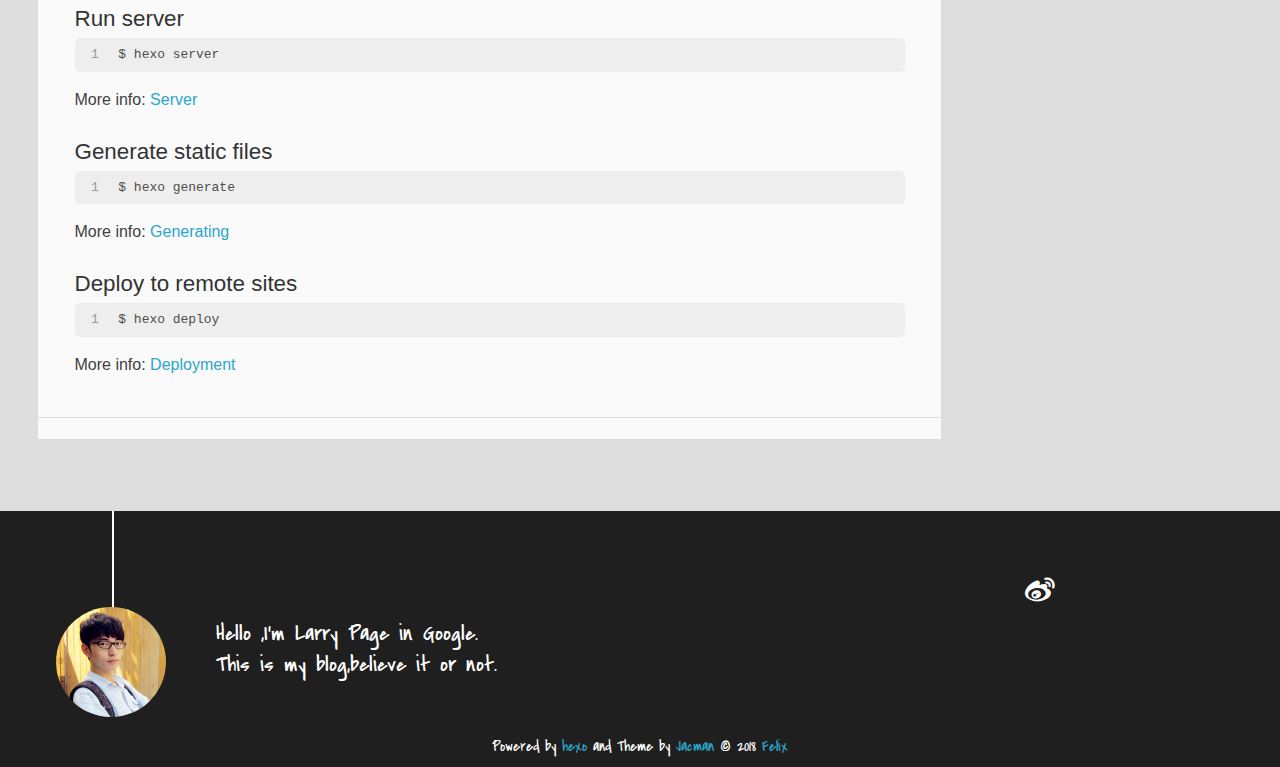
==== commit a3655150: "Site updated: 2018-03-24 17:06:24" ====
--- a/index.html
+++ b/index.html
@@ -1,88 +1,96 @@
-<!DOCTYPE html>
-<html>
+
+ <!DOCTYPE HTML>
+<html >
 <head>
-  <meta charset="utf-8">
-  
-
-  
-  <title>Hexo</title>
-  <meta name="viewport" content="width=device-width, initial-scale=1, maximum-scale=1">
-  <meta property="og:type" content="website">
-<meta property="og:title" content="Hexo">
-<meta property="og:url" content="http://yoursite.com/index.html">
-<meta property="og:site_name" content="Hexo">
+  <meta charset="UTF-8">
+  
+    <title>Felix</title>
+    <meta name="viewport" content="width=device-width, initial-scale=1,user-scalable=no">
+    
+    <meta name="author" content="Felix">
+    
+
+    
+    <meta property="og:type" content="website">
+<meta property="og:title" content="Felix">
+<meta property="og:url" content="uuiiuu.com/index.html">
+<meta property="og:site_name" content="Felix">
 <meta name="twitter:card" content="summary">
-<meta name="twitter:title" content="Hexo">
-  
-    <link rel="alternate" href="/atom.xml" title="Hexo" type="application/atom+xml">
-  
-  
-    <link rel="icon" href="/favicon.png">
-  
-  
-    <link href="//fonts.googleapis.com/css?family=Source+Code+Pro" rel="stylesheet" type="text/css">
-  
-  <link rel="stylesheet" href="/css/style.css">
+<meta name="twitter:title" content="Felix">
+
+    
+    <link rel="alternative" href="/atom.xml" title="Felix" type="application/atom+xml">
+    
+    
+    <link rel="icon" href="/img/favicon.ico">
+    
+    
+    <link rel="apple-touch-icon" href="/img/jacman.jpg">
+    <link rel="apple-touch-icon-precomposed" href="/img/jacman.jpg">
+    
+    <link rel="stylesheet" href="/css/style.css">
 </head>
 
-<body>
-  <div id="container">
-    <div id="wrap">
-      <header id="header">
-  <div id="banner"></div>
-  <div id="header-outer" class="outer">
-    <div id="header-title" class="inner">
-      <h1 id="logo-wrap">
-        <a href="/" id="logo">Hexo</a>
-      </h1>
+  <body>
+    <header>
       
-    </div>
-    <div id="header-inner" class="inner">
-      <nav id="main-nav">
-        <a id="main-nav-toggle" class="nav-icon"></a>
-        
-          <a class="main-nav-link" href="/">Home</a>
-        
-          <a class="main-nav-link" href="/archives">Archives</a>
-        
-      </nav>
-      <nav id="sub-nav">
-        
-          <a id="nav-rss-link" class="nav-icon" href="/atom.xml" title="RSS Feed"></a>
-        
-        <a id="nav-search-btn" class="nav-icon" title="Search"></a>
-      </nav>
-      <div id="search-form-wrap">
-        <form action="//google.com/search" method="get" accept-charset="UTF-8" class="search-form"><input type="search" name="q" class="search-form-input" placeholder="Search"><button type="submit" class="search-form-submit">&#xF002;</button><input type="hidden" name="sitesearch" value="http://yoursite.com"></form>
-      </div>
-    </div>
-  </div>
+<div>
+		
+			<div id="imglogo">
+				<a href="/"><img src="/img/logo.png" alt="Felix" title="Felix"/></a>
+			</div>
+			
+			<div id="textlogo">
+				<h1 class="site-name"><a href="/" title="Felix">Felix</a></h1>
+				<h2 class="blog-motto">hell,world</h2>
+			</div>
+			<div class="navbar"><a class="navbutton navmobile" href="#" title="菜單">
+			</a></div>
+			<nav class="animated">
+				<ul>
+					<ul>
+					 
+						<li><a href="/">Home</a></li>
+					
+						<li><a href="/archives">Archives</a></li>
+					
+						<li><a href="/about">About</a></li>
+					
+					<li>
+ 					
+					<form class="search" action="//google.com/search" method="get" accept-charset="utf-8">
+						<label>Search</label>
+						<input type="search" id="search" name="q" autocomplete="off" maxlength="20" placeholder="搜索" />
+						<input type="hidden" name="q" value="site:uuiiuu.com">
+					</form>
+					
+					</li>
+				</ul>
+			</nav>			
+</div>
+    </header>
+    <div id="container">
+      <div id="main">
+
+   
+    
+    <article class="post-expand post" itemprop="articleBody"> 
+        <header class="article-info clearfix">
+  <h1 itemprop="name">
+    
+      <a href="/2018/03/21/1/" title="xxx" itemprop="url">xxx</a>
+  </h1>
+  <p class="article-author">By
+       
+		<a href="/about" title="Felix" target="_blank" itemprop="author">Felix</a>
+		
+  <p class="article-time">
+    <time datetime="2018-03-20T16:01:30.460Z" itemprop="datePublished"> 發表於 2018-03-21</time>
+    
+  </p>
 </header>
-      <div class="outer">
-        <section id="main">
-  
-    <article id="post-1" class="article article-type-post" itemscope itemprop="blogPost">
-  <div class="article-meta">
-    <a href="/2018/03/20/1/" class="article-date">
-  <time datetime="2018-03-20T15:36:31.226Z" itemprop="datePublished">2018-03-20</time>
-</a>
-    
-  </div>
-  <div class="article-inner">
-    
-    
-      <header class="article-header">
-        
-  
-    <h1 itemprop="name">
-      <a class="article-title" href="/2018/03/20/1/">Hello World</a>
-    </h1>
-  
-
-      </header>
-    
-    <div class="article-entry" itemprop="articleBody">
-      
+    <div class="article-content">
+        
         <p>Welcome to <a href="https://hexo.io/" target="_blank" rel="noopener">Hexo</a>! This is your very first post. Check <a href="https://hexo.io/docs/" target="_blank" rel="noopener">documentation</a> for more info. If you get any problems when using Hexo, you can find the answer in <a href="https://hexo.io/docs/troubleshooting.html" target="_blank" rel="noopener">troubleshooting</a> or you can ask me on <a href="https://github.com/hexojs/hexo/issues" target="_blank" rel="noopener">GitHub</a>.</p>
 <h2 id="Quick-Start"><a href="#Quick-Start" class="headerlink" title="Quick Start"></a>Quick Start</h2><h3 id="Create-a-new-post"><a href="#Create-a-new-post" class="headerlink" title="Create a new post"></a>Create a new post</h3><figure class="highlight bash"><table><tr><td class="gutter"><pre><span class="line">1</span><br></pre></td><td class="code"><pre><span class="line">$ hexo new <span class="string">"My New Post"</span></span><br></pre></td></tr></table></figure>
 <p>More info: <a href="https://hexo.io/docs/writing.html" target="_blank" rel="noopener">Writing</a></p>
@@ -93,41 +101,54 @@
 <h3 id="Deploy-to-remote-sites"><a href="#Deploy-to-remote-sites" class="headerlink" title="Deploy to remote sites"></a>Deploy to remote sites</h3><figure class="highlight bash"><table><tr><td class="gutter"><pre><span class="line">1</span><br></pre></td><td class="code"><pre><span class="line">$ hexo deploy</span><br></pre></td></tr></table></figure>
 <p>More info: <a href="https://hexo.io/docs/deployment.html" target="_blank" rel="noopener">Deployment</a></p>
 
-      
+        
+        
+        <p class="article-more-link">
+          
+       </p>
     </div>
-    <footer class="article-footer">
-      <a data-url="http://yoursite.com/2018/03/20/1/" data-id="cjeztnwiz0000287kzk46ph9l" class="article-share-link">Share</a>
-      
-      
-    </footer>
-  </div>
-  
-</article>
-
-
-  
-    <article id="post-hello-world" class="article article-type-post" itemscope itemprop="blogPost">
-  <div class="article-meta">
-    <a href="/2018/03/20/hello-world/" class="article-date">
-  <time datetime="2018-03-20T15:13:53.758Z" itemprop="datePublished">2018-03-20</time>
-</a>
-    
-  </div>
-  <div class="article-inner">
-    
-    
-      <header class="article-header">
-        
-  
-    <h1 itemprop="name">
-      <a class="article-title" href="/2018/03/20/hello-world/">Hello World</a>
-    </h1>
-  
-
-      </header>
-    
-    <div class="article-entry" itemprop="articleBody">
-      
+    <footer class="article-footer clearfix">
+<div class="article-catetags">
+
+
+</div>
+
+
+
+
+<div class="comments-count">
+	
+</div>
+
+</footer>
+
+
+    </article>
+
+
+
+
+
+
+   
+    
+    <article class="post-expand post" itemprop="articleBody"> 
+        <header class="article-info clearfix">
+  <h1 itemprop="name">
+    
+      <a href="/2018/03/20/hello-world/" title="Hello World" itemprop="url">Hello World</a>
+  </h1>
+  <p class="article-author">By
+       
+		<a href="/about" title="Felix" target="_blank" itemprop="author">Felix</a>
+		
+  <p class="article-time">
+    <time datetime="2018-03-20T15:13:53.758Z" itemprop="datePublished"> 發表於 2018-03-20</time>
+    
+  </p>
+</header>
+    <div class="article-content">
+        
         <p>Welcome to <a href="https://hexo.io/" target="_blank" rel="noopener">Hexo</a>! This is your very first post. Check <a href="https://hexo.io/docs/" target="_blank" rel="noopener">documentation</a> for more info. If you get any problems when using Hexo, you can find the answer in <a href="https://hexo.io/docs/troubleshooting.html" target="_blank" rel="noopener">troubleshooting</a> or you can ask me on <a href="https://github.com/hexojs/hexo/issues" target="_blank" rel="noopener">GitHub</a>.</p>
 <h2 id="Quick-Start"><a href="#Quick-Start" class="headerlink" title="Quick Start"></a>Quick Start</h2><h3 id="Create-a-new-post"><a href="#Create-a-new-post" class="headerlink" title="Create a new post"></a>Create a new post</h3><figure class="highlight bash"><table><tr><td class="gutter"><pre><span class="line">1</span><br></pre></td><td class="code"><pre><span class="line">$ hexo new <span class="string">"My New Post"</span></span><br></pre></td></tr></table></figure>
 <p>More info: <a href="https://hexo.io/docs/writing.html" target="_blank" rel="noopener">Writing</a></p>
@@ -138,95 +159,244 @@
 <h3 id="Deploy-to-remote-sites"><a href="#Deploy-to-remote-sites" class="headerlink" title="Deploy to remote sites"></a>Deploy to remote sites</h3><figure class="highlight bash"><table><tr><td class="gutter"><pre><span class="line">1</span><br></pre></td><td class="code"><pre><span class="line">$ hexo deploy</span><br></pre></td></tr></table></figure>
 <p>More info: <a href="https://hexo.io/docs/deployment.html" target="_blank" rel="noopener">Deployment</a></p>
 
-      
+        
+        
+        <p class="article-more-link">
+          
+       </p>
     </div>
-    <footer class="article-footer">
-      <a data-url="http://yoursite.com/2018/03/20/hello-world/" data-id="cjeztf9md0000no7kln4ugsef" class="article-share-link">Share</a>
-      
-      
-    </footer>
-  </div>
-  
-</article>
-
-
-  
-
-
-</section>
-        
-          <aside id="sidebar">
-  
-    
-
-  
-    
-
-  
-    
-  
-    
-  <div class="widget-wrap">
-    <h3 class="widget-title">Archives</h3>
-    <div class="widget">
-      <ul class="archive-list"><li class="archive-list-item"><a class="archive-list-link" href="/archives/2018/03/">March 2018</a></li></ul>
+    <footer class="article-footer clearfix">
+<div class="article-catetags">
+
+
+</div>
+
+
+
+
+<div class="comments-count">
+	
+</div>
+
+</footer>
+
+
+    </article>
+
+
+
+
+
+
+
+</div>
+      <div class="openaside"><a class="navbutton" href="#" title="顯示側邊欄"></a></div>
+
+<div id="asidepart">
+<div class="closeaside"><a class="closebutton" href="#" title="隱藏側邊欄"></a></div>
+<aside class="clearfix">
+
+  
+
+
+  
+
+  
+
+  <div class="linkslist">
+  <p class="asidetitle">友情鏈接</p>
+    <ul>
+        
+          <li>
+            
+            	<a href="https://coderq.com" target="_blank" title="一个面向程序员交流分享的新一代社区">码农圈</a>
+            
+          </li>
+        
+          <li>
+            
+            	<a href="http://wuchong.me" target="_blank" title="Jark&#39;s Blog">Jark&#39;s Blog</a>
+            
+          </li>
+        
+    </ul>
+</div>
+
+  
+
+
+  <div class="rsspart">
+	<a href="/atom.xml" target="_blank" title="rss">RSS 訂閱</a>
+</div>
+
+  <div class="weiboshow">
+  <p class="asidetitle">新浪微博</p>
+    <iframe width="100%" height="119" class="share_self"  frameborder="0" scrolling="no" src="http://widget.weibo.com/weiboshow/index.php?language=&width=0&height=119&fansRow=2&ptype=1&speed=0&skin=9&isTitle=1&noborder=1&isWeibo=0&isFans=0&uid=&verifier=b3593ceb&dpc=1"></iframe>
+</div>
+
+
+</aside>
+</div>
     </div>
-  </div>
-
-
-  
-    
-  <div class="widget-wrap">
-    <h3 class="widget-title">Recent Posts</h3>
-    <div class="widget">
-      <ul>
-        
-          <li>
-            <a href="/2018/03/20/1/">Hello World</a>
-          </li>
-        
-          <li>
-            <a href="/2018/03/20/hello-world/">Hello World</a>
-          </li>
-        
-      </ul>
-    </div>
-  </div>
-
-  
-</aside>
-        
-      </div>
-      <footer id="footer">
-  
-  <div class="outer">
-    <div id="footer-info" class="inner">
-      &copy; 2018 John Doe<br>
-      Powered by <a href="http://hexo.io/" target="_blank">Hexo</a>
-    </div>
-  </div>
+    <footer><div id="footer" >
+	
+	<div class="line">
+		<span></span>
+		<div class="author"></div>
+	</div>
+	
+	
+	<section class="info">
+		<p> Hello ,I&#39;m Larry Page in Google. <br/>
+			This is my blog,believe it or not.</p>
+	</section>
+	 
+	<div class="social-font" class="clearfix">
+		
+		<a href="http://weibo.com/2176287895" target="_blank" class="icon-weibo" title="微博"></a>
+		
+		
+		
+		
+		
+		
+		
+		
+		
+		
+	</div>
+			
+		
+
+		<p class="copyright">
+		Powered by <a href="http://hexo.io" target="_blank" title="hexo">hexo</a> and Theme by <a href="https://github.com/wuchong/jacman" target="_blank" title="Jacman">Jacman</a> © 2018 
+		
+		<a href="/about" target="_blank" title="Felix">Felix</a>
+		
+		
+		</p>
+</div>
 </footer>
-    </div>
-    <nav id="mobile-nav">
-  
-    <a href="/" class="mobile-nav-link">Home</a>
-  
-    <a href="/archives" class="mobile-nav-link">Archives</a>
-  
-</nav>
-    
-
-<script src="//ajax.googleapis.com/ajax/libs/jquery/2.0.3/jquery.min.js"></script>
-
-
-  <link rel="stylesheet" href="/fancybox/jquery.fancybox.css">
-  <script src="/fancybox/jquery.fancybox.pack.js"></script>
-
-
-<script src="/js/script.js"></script>
-
-
-
-  </div>
-</body>
-</html>+    <script src="/js/jquery-2.0.3.min.js"></script>
+<script src="/js/jquery.imagesloaded.min.js"></script>
+<script src="/js/gallery.js"></script>
+<script src="/js/jquery.qrcode-0.12.0.min.js"></script>
+
+<script type="text/javascript">
+$(document).ready(function(){ 
+  $('.navbar').click(function(){
+    $('header nav').toggleClass('shownav');
+  });
+  var myWidth = 0;
+  function getSize(){
+    if( typeof( window.innerWidth ) == 'number' ) {
+      myWidth = window.innerWidth;
+    } else if( document.documentElement && document.documentElement.clientWidth) {
+      myWidth = document.documentElement.clientWidth;
+    };
+  };
+  var m = $('#main'),
+      a = $('#asidepart'),
+      c = $('.closeaside'),
+      o = $('.openaside');
+  c.click(function(){
+    a.addClass('fadeOut').css('display', 'none');
+    o.css('display', 'block').addClass('fadeIn');
+    m.addClass('moveMain');
+  });
+  o.click(function(){
+    o.css('display', 'none').removeClass('beforeFadeIn');
+    a.css('display', 'block').removeClass('fadeOut').addClass('fadeIn');      
+    m.removeClass('moveMain');
+  });
+  $(window).scroll(function(){
+    o.css("top",Math.max(80,260-$(this).scrollTop()));
+  });
+  
+  $(window).resize(function(){
+    getSize(); 
+    if (myWidth >= 1024) {
+      $('header nav').removeClass('shownav');
+    }else{
+      m.removeClass('moveMain');
+      a.css('display', 'block').removeClass('fadeOut');
+      o.css('display', 'none');
+        
+    }
+  });
+});
+</script>
+
+
+
+
+
+
+
+
+
+
+
+
+<link rel="stylesheet" href="/fancybox/jquery.fancybox.css" media="screen" type="text/css">
+<script src="/fancybox/jquery.fancybox.pack.js"></script>
+<script type="text/javascript">
+$(document).ready(function(){ 
+  $('.article-content').each(function(i){
+    $(this).find('img').each(function(){
+      if ($(this).parent().hasClass('fancybox')) return;
+      var alt = this.alt;
+      if (alt) $(this).after('<span class="caption">' + alt + '</span>');
+      $(this).wrap('<a href="' + this.src + '" title="' + alt + '" class="fancybox"></a>');
+    });
+    $(this).find('.fancybox').each(function(){
+      $(this).attr('rel', 'article' + i);
+    });
+  });
+  if($.fancybox){
+    $('.fancybox').fancybox();
+  }
+}); 
+</script>
+
+
+
+<!-- Analytics Begin -->
+
+
+
+<script>
+var _hmt = _hmt || [];
+(function() {
+  var hm = document.createElement("script");
+  hm.src = "//hm.baidu.com/hm.js?e6d1f421bbc9962127a50488f9ed37d1";
+  var s = document.getElementsByTagName("script")[0]; 
+  s.parentNode.insertBefore(hm, s);
+})();
+</script>
+
+
+
+<!-- Analytics End -->
+
+<!-- Totop Begin -->
+
+	<div id="totop">
+	<a title="返回頂部"><img src="/img/scrollup.png"/></a>
+	</div>
+	<script src="/js/totop.js"></script>
+
+<!-- Totop End -->
+
+<!-- MathJax Begin -->
+<!-- mathjax config similar to math.stackexchange -->
+
+
+<!-- MathJax End -->
+
+<!-- Tiny_search Begin -->
+
+<!-- Tiny_search End -->
+
+  </body>
+ </html>
--- a/css/style.css
+++ b/css/style.css
@@ -1,14 +1,3 @@
-body {
-  width: 100%;
-}
-body:before,
-body:after {
-  content: "";
-  display: table;
-}
-body:after {
-  clear: both;
-}
 html,
 body,
 div,
@@ -100,6 +89,100 @@
 a img {
   border: none;
 }
+/* custom Font*/
+@font-face {
+  font-family: "covered_by_your_graceregular";
+  font-weight: normal;
+  font-style: normal;
+  src: url("../font/coveredbyyourgrace-webfont.eot");
+  src: url("../font/coveredbyyourgrace-webfont.eot?#iefix") format('embedded-opentype'), url("../font/coveredbyyourgrace-webfont.svg#covered_by_your_graceregular") format('svg'), url("../font/coveredbyyourgrace-webfont.woff") format('woff'), url("../font/coveredbyyourgrace-webfont.ttf") format('truetype');
+}
+/* icon Font */
+@font-face {
+  font-family: "FontAwesome";
+  font-style: normal;
+  font-weight: normal;
+  src: url("../font/fontawesome-webfont.eot?v=#4.0.3");
+  src: url("../font/fontawesome-webfont.eot?#iefix&v=#4.0.3") format("embedded-opentype"), url("../font/fontawesome-webfont.woff?v=#4.0.3") format("woff"), url("../font/fontawesome-webfont.ttf?v=#4.0.3") format("truetype"), url("../font/fontawesome-webfont.svg#fontawesomeregular?v=#4.0.3") format("svg");
+}
+@font-face {
+  font-family: "fontdiao";
+  font-weight: normal;
+  font-style: normal;
+  src: url("../font/fontdiao.eot");
+  src: url("../font/fontdiao.eot?#iefix") format('embedded-opentype'), url("../font/fontdiao.svg#fontdiao") format('svg'), url("../font/fontdiao.woff") format('woff'), url("../font/fontdiao.ttf") format('truetype');
+}
+/* Public style */
+* {
+  -webkit-margin-before: 0;
+  -webkit-margin-after: 0;
+}
+body {
+  background: #ddd;
+  font-family: "Helvetica Neue", "Helvetica", "Microsoft YaHei", "WenQuanYi Micro Hei", Arial, sans-serif;
+  font-size: 100%;
+  color: #817c7c;
+  line-height: 1.5;
+  min-height: 100vh;
+  display: -webkit-flex;
+  display: -webkit-box;
+  display: -moz-box;
+  display: -webkit-flex;
+  display: -ms-flexbox;
+  display: box;
+  display: flex;
+  -webkit-flex-direction: column;
+  -webkit-box-orient: vertical;
+  -moz-box-orient: vertical;
+  -o-box-orient: vertical;
+  -webkit-flex-direction: column;
+  -ms-flex-direction: column;
+  flex-direction: column;
+}
+iframe {
+  margin-top: 10px;
+}
+small {
+  font-size: 80%;
+}
+sub,
+sup {
+  font-size: 75%;
+  line-height: 0;
+  position: relative;
+  vertical-align: baseline;
+}
+sup {
+  top: -0.5em;
+  padding-left: 0.3em;
+}
+sub {
+  bottom: -0.25em;
+}
+a {
+  text-decoration: none;
+  color: #817c7c;
+}
+a:hover,
+a:focus {
+  outline: 0;
+  text-decoration: none;
+  -webkit-transition: color 0.25s, background 0.5s;
+  -moz-transition: color 0.25s, background 0.5s;
+  -o-transition: color 0.25s, background 0.5s;
+  -ms-transition: color 0.25s, background 0.5s;
+  transition: color 0.25s, background 0.5s;
+}
+a:hover:before {
+  -webkit-transition: color 0.25s, background 0.5s;
+  -moz-transition: color 0.25s, background 0.5s;
+  -o-transition: color 0.25s, background 0.5s;
+  -ms-transition: color 0.25s, background 0.5s;
+  transition: color 0.25s, background 0.5s;
+}
+input:focus {
+  outline: none;
+}
 input,
 button {
   margin: 0;
@@ -110,563 +193,951 @@
   border: 0;
   padding: 0;
 }
-@font-face {
+h1 {
+  font-size: 1.5em;
+}
+.fa {
+  display: inline-block;
   font-family: FontAwesome;
   font-style: normal;
   font-weight: normal;
-  src: url("fonts/fontawesome-webfont.eot?v=#4.0.3");
-  src: url("fonts/fontawesome-webfont.eot?#iefix&v=#4.0.3") format("embedded-opentype"), url("fonts/fontawesome-webfont.woff?v=#4.0.3") format("woff"), url("fonts/fontawesome-webfont.ttf?v=#4.0.3") format("truetype"), url("fonts/fontawesome-webfont.svg#fontawesomeregular?v=#4.0.3") format("svg");
-}
-html,
-body,
-#container {
-  height: 100%;
-}
-body {
-  background: #eee;
-  font: 14px -apple-system, BlinkMacSystemFont, "Segoe UI", "Roboto", "Oxygen", "Ubuntu", "Cantarell", "Fira Sans", "Droid Sans", "Helvetica Neue", sans-serif;
-  -webkit-text-size-adjust: 100%;
-}
-.outer {
-  max-width: 1220px;
-  margin: 0 auto;
-  padding: 0 20px;
-}
-.outer:before,
-.outer:after {
+  line-height: 1;
+  -webkit-font-smoothing: antialiased;
+  -moz-osx-font-smoothing: grayscale;
+}
+.clearfix {
+  zoom: 1;
+}
+.clearfix:before,
+.clearfix:after {
   content: "";
   display: table;
 }
-.outer:after {
+.clearfix:after {
   clear: both;
 }
-.inner {
-  display: inline;
+::-webkit-input-placeholder {
+  color: #fff;
+  padding: 2px 0 0 4px;
+}
+::-moz-placeholder {
+  color: #fff;
+  padding: 2px 0 0 4px;
+}
+:-ms-input-placeholder {
+  color: #fff;
+  padding: 2px 0 0 4px;
+}
+::-webkit-input-placeholder::before {
+  font-family: "FontAwesome";
+  -webkit-font-smoothing: antialiased;
+  -moz-osx-font-smoothing: grayscale;
+  content: "\f002";
+  padding-right: 4px;
+}
+::-moz-placeholder:before {
+  font-family: "FontAwesome";
+  -webkit-font-smoothing: antialiased;
+  -moz-osx-font-smoothing: grayscale;
+  content: "\f002";
+  padding-right: 4px;
+}
+:-ms-input-placeholder::before {
+  font-family: "FontAwesome";
+  -webkit-font-smoothing: antialiased;
+  -moz-osx-font-smoothing: grayscale;
+  content: "\f002";
+  padding-right: 4px;
+}
+input[type="search"]::-webkit-search-cancel-button,
+input[type="search"]::-webkit-search-decoration {
+  -webkit-appearance: none;
+}
+::-webkit-search-cancel-button:after {
+  font-family: "FontAwesome";
+  -webkit-font-smoothing: antialiased;
+  -moz-osx-font-smoothing: grayscale;
+  content: '\f00d';
+  color: #fff;
+  padding-right: 4px;
+}
+/* css3 animate */
+.animated {
+  -webkit-animation-fill-mode: both;
+  -moz-animation-fill-mode: both;
+  -o-animation-fill-mode: both;
+  -ms-animation-fill-mode: both;
+  animation-fill-mode: both;
+  -webkit-animation-duration: 1s;
+  -moz-animation-duration: 1s;
+  -o-animation-duration: 1s;
+  -ms-animation-duration: 1s;
+  animation-duration: 1s;
+}
+@-webkit-keyframes fadeIn {
+  0% {
+    opacity: 0;
+    -ms-filter: "progid:DXImageTransform.Microsoft.Alpha(Opacity=0)";
+    filter: alpha(opacity=0);
+  }
+  100% {
+    opacity: 1;
+    -ms-filter: none;
+    filter: none;
+  }
+}
+.fadeIn {
+  -webkit-animation-name: fadeIn;
+  -moz-animation-name: fadeIn;
+  -o-animation-name: fadeIn;
+  -ms-animation-name: fadeIn;
+  animation-name: fadeIn;
+}
+.fadeOut {
+  -webkit-animation-name: fadeOut;
+  -moz-animation-name: fadeOut;
+  -o-animation-name: fadeOut;
+  -ms-animation-name: fadeOut;
+  animation-name: fadeOut;
+}
+@-moz-keyframes fadeInDown {
+  0% {
+    opacity: 0;
+    -ms-filter: "progid:DXImageTransform.Microsoft.Alpha(Opacity=0)";
+    filter: alpha(opacity=0);
+    -webkit-transform: translateY(-20px);
+    -moz-transform: translateY(-20px);
+    -o-transform: translateY(-20px);
+    -ms-transform: translateY(-20px);
+    transform: translateY(-20px);
+  }
+  100% {
+    opacity: 1;
+    -ms-filter: none;
+    filter: none;
+    -webkit-transform: translateY(0);
+    -moz-transform: translateY(0);
+    -o-transform: translateY(0);
+    -ms-transform: translateY(0);
+    transform: translateY(0);
+  }
+}
+@-webkit-keyframes fadeInDown {
+  0% {
+    opacity: 0;
+    -ms-filter: "progid:DXImageTransform.Microsoft.Alpha(Opacity=0)";
+    filter: alpha(opacity=0);
+    -webkit-transform: translateY(-20px);
+    -moz-transform: translateY(-20px);
+    -o-transform: translateY(-20px);
+    -ms-transform: translateY(-20px);
+    transform: translateY(-20px);
+  }
+  100% {
+    opacity: 1;
+    -ms-filter: none;
+    filter: none;
+    -webkit-transform: translateY(0);
+    -moz-transform: translateY(0);
+    -o-transform: translateY(0);
+    -ms-transform: translateY(0);
+    transform: translateY(0);
+  }
+}
+@-o-keyframes fadeInDown {
+  0% {
+    opacity: 0;
+    -ms-filter: "progid:DXImageTransform.Microsoft.Alpha(Opacity=0)";
+    filter: alpha(opacity=0);
+    -webkit-transform: translateY(-20px);
+    -moz-transform: translateY(-20px);
+    -o-transform: translateY(-20px);
+    -ms-transform: translateY(-20px);
+    transform: translateY(-20px);
+  }
+  100% {
+    opacity: 1;
+    -ms-filter: none;
+    filter: none;
+    -webkit-transform: translateY(0);
+    -moz-transform: translateY(0);
+    -o-transform: translateY(0);
+    -ms-transform: translateY(0);
+    transform: translateY(0);
+  }
+}
+@keyframes fadeInDown {
+  0% {
+    opacity: 0;
+    -ms-filter: "progid:DXImageTransform.Microsoft.Alpha(Opacity=0)";
+    filter: alpha(opacity=0);
+    -webkit-transform: translateY(-20px);
+    -moz-transform: translateY(-20px);
+    -o-transform: translateY(-20px);
+    -ms-transform: translateY(-20px);
+    transform: translateY(-20px);
+  }
+  100% {
+    opacity: 1;
+    -ms-filter: none;
+    filter: none;
+    -webkit-transform: translateY(0);
+    -moz-transform: translateY(0);
+    -o-transform: translateY(0);
+    -ms-transform: translateY(0);
+    transform: translateY(0);
+  }
+}
+body >header {
+  width: 100%;
+  -webkit-box-shadow: 2px 4px 5px rgba(3,3,3,0.2);
+  box-shadow: 2px 4px 5px rgba(3,3,3,0.2);
+  background: url("../") center #2ca6cb;
+  color: #fff;
+  padding: 1em 0 0.8em;
+}
+@media only screen and (min-width: 1024px) {
+  body >header {
+    padding: 1.8em 0 1.5em;
+  }
+}
+body >header >div {
+  width: 95%;
+  margin: 0 auto;
+  position: relative;
+  overflow: hidden;
+}
+@media only screen and (min-width: 1024px) {
+  body >header >div {
+    width: 93%;
+  }
+}
+body >header a {
+  display: block;
+  color: #fff;
+}
+#imglogo {
   float: left;
-  width: 98.33333333333333%;
-  margin: 0 0.833333333333333%;
-}
-.left,
-.alignleft {
+  width: 4em;
+  height: 4em;
+}
+@media only screen and (min-width: 768px) {
+  #imglogo {
+    width: 5em;
+  }
+}
+@media only screen and (min-width: 1024px) {
+  #imglogo {
+    width: 5.5em;
+  }
+}
+#imglogo img {
+  width: 4em;
+}
+@media only screen and (min-width: 768px) {
+  #imglogo img {
+    width: 5em;
+  }
+}
+@media only screen and (min-width: 1024px) {
+  #imglogo img {
+    width: 5.5em;
+  }
+}
+#textlogo {
   float: left;
-}
-.right,
-.alignright {
+  width: 75%;
+  margin-left: 0.5em;
+}
+#textlogo h1.site-name {
+  width: 86%;
+  font-family: "covered_by_your_graceregular";
+  font-size: 200%;
+  line-height: 1.5;
+  -webkit-font-smoothing: antialiased;
+  -moz-osx-font-smoothing: grayscale;
+}
+@media only screen and (min-width: 768px) {
+  #textlogo h1.site-name {
+    font-size: 240%;
+  }
+}
+@media only screen and (min-width: 1024px) {
+  #textlogo h1.site-name {
+    font-size: 280%;
+  }
+}
+#textlogo h2.blog-motto {
+  font-size: 0.7em;
+  font-weight: normal;
+}
+@media only screen and (min-width: 768px) {
+  #textlogo h2.blog-motto {
+    font-size: 100%;
+  }
+}
+@media only screen and (min-width: 1024px) {
+  #textlogo h2.blog-motto {
+    font-size: 110%;
+  }
+}
+.navbar {
+  position: absolute;
+  width: 2em;
+  right: 0em;
+  top: 1em;
+  padding: 0.5em;
+}
+@media only screen and (min-width: 1024px) {
+  .navbar {
+    display: none;
+  }
+}
+.navbutton::before {
+  font-family: "FontAwesome";
+  -webkit-font-smoothing: antialiased;
+  -moz-osx-font-smoothing: grayscale;
+  content: "\f0c9";
+}
+.navmobile::before {
+  padding-left: 1em;
+}
+header nav {
+  float: left;
+  width: 100%;
+  font-size: 112.5%;
+  padding-top: 0.5em;
+  max-height: 0.01em;
+  -webkit-transition: max-height 1s ease-out;
+  -moz-transition: max-height 1s ease-out;
+  -o-transition: max-height 1s ease-out;
+  -ms-transition: max-height 1s ease-out;
+  transition: max-height 1s ease-out;
+}
+@media only screen and (min-width: 568px) {
+  header nav {
+    width: 50%;
+  }
+}
+@media only screen and (min-width: 1024px) {
+  header nav {
+    float: right;
+    width: auto;
+    margin-top: 1em;
+    max-height: none;
+  }
+}
+@media only screen and (min-width: 1024px) {
+  header nav ul {
+    float: right;
+  }
+}
+@media only screen and (min-width: 1024px) {
+  header nav ul li {
+    float: left;
+  }
+}
+header nav ul li a {
+  padding: 0.2em 0 0.2em 1em;
+}
+@media only screen and (min-width: 1024px) {
+  header nav ul li a {
+    padding: 0.2em 1.5em;
+  }
+}
+header nav ul li a:hover {
+  background: #1b7f9e;
+  color: #e9cd4c;
+}
+.shownav {
+  max-height: 40em;
+}
+.search {
+  padding: 0.1em 0 0 1em;
+}
+.search input {
+  -webkit-appearance: textfield;
+  font-size: 0.87em;
+  line-height: 1.7;
+  border: 1px solid #fff;
+  color: #fff;
+  background: transparent;
+  width: 80%;
+  padding-left: 0.5em;
+}
+@media only screen and (min-width: 1024px) {
+  .search input {
+    width: 8em;
+    -webkit-transition: 0.5s width;
+    -moz-transition: 0.5s width;
+    -o-transition: 0.5s width;
+    -ms-transition: 0.5s width;
+    transition: 0.5s width;
+  }
+  .search input:focus {
+    width: 15em;
+  }
+}
+.search label {
+  display: none;
+}
+/* index layout */
+#container {
+  -webkit-flex: 1;
+  width: 95%;
+  margin: 0 auto;
+  overflow: hidden;
+}
+@media only screen and (min-width: 768px) {
+  #container {
+    width: 96%;
+  }
+}
+@media only screen and (min-width: 1024px) {
+  #container {
+    width: 94%;
+  }
+}
+@media only screen and (min-width: 1560px) {
+  #container {
+    width: 82%;
+  }
+}
+#main {
+  margin: 1em 0 0;
+  line-height: 1.8;
+}
+@media only screen and (min-width: 1024px) {
+  #main {
+    margin: 2em 0 0;
+    width: 75%;
+    float: left;
+    -webkit-transition: margin 0.5s ease-out;
+    -moz-transition: margin 0.5s ease-out;
+    -o-transition: margin 0.5s ease-out;
+    -ms-transition: margin 0.5s ease-out;
+    transition: margin 0.5s ease-out;
+  }
+}
+#main section.post {
+  background: #fafafa;
+  margin-bottom: 0.125em;
+}
+#main section.post a {
+  display: block;
+  border-left: 0.5em solid #ccc;
+  -webkit-transition: border-left 0.45s;
+  -moz-transition: border-left 0.45s;
+  -o-transition: border-left 0.45s;
+  -ms-transition: border-left 0.45s;
+  transition: border-left 0.45s;
+  padding: 0.5em;
+}
+@media only screen and (min-width: 768px) {
+  #main section.post a {
+    padding: 1em;
+  }
+}
+#main section.post a:hover {
+  border-left: 0.5em solid #2ca6cb;
+}
+#main section.post a h1 {
+  color: #2ca6cb;
+  line-height: 2;
+}
+#main section.post a p {
+  color: #817c7c;
+}
+#main section.post a time {
+  color: #817c7c;
+  display: block;
+  margin: 0.5em 0;
+  font-size: 0.9em;
+}
+#main article.post-expand {
+  background: #fafafa;
+  margin-bottom: 3.5em;
+}
+#main article.post-expand .img-logo {
+  max-width: 180px;
+  max-height: 96px;
+  display: block !important;
+  margin-right: 0.7em;
+  margin-left: 0.7em;
+  padding: 0;
   float: right;
-}
-.clear {
+  clear: right;
+}
+#main article.post-expand .img-topic {
+  max-width: 300px;
+  max-height: 1800px;
+  display: block !important;
+  margin-left: 0.7em;
+  margin-right: 0.7em;
+  padding: 0;
+  float: right;
+  clear: right;
+}
+#main article.post-expand .article-more-link a {
+  display: inline-block;
+  line-height: 1em;
+  padding: 6px 15px;
+  border-radius: 15px;
+  background: #ddd;
+  color: #817c7c;
+  text-decoration: none;
+}
+#main article.post-expand .article-more-link a:hover {
+  background: #2ca6cb;
+  color: #fff;
+  text-decoration: none;
+}
+#archive-page section.post a {
+  font-size: 0.9em;
+  padding: 0.5em !important;
+}
+@media only screen and (min-width: 768px) {
+  #archive-page section.post a time {
+    padding-left: 1em;
+  }
+}
+.moveMain {
+  margin-left: 10% !important;
+}
+.unexpand .prev {
+  border-left: 0.5em solid #ccc;
+}
+.unexpand .prev:hover {
+  border-left: 0.5em solid #2ca6cb;
+}
+#page-nav {
+  background: #fafafa;
+  text-align: center;
+  overflow: hidden;
+}
+#page-nav a {
+  display: inline-block;
+  padding: 0.5em 1em;
+}
+#page-nav a {
+  color: #2ca6cb;
+}
+#page-nav a:hover {
+  background: #ccc;
+  color: #2ca6cb;
+}
+#page-nav .prev {
+  float: left;
+  -webkit-transition: border-left 0.5s;
+  -moz-transition: border-left 0.5s;
+  -o-transition: border-left 0.5s;
+  -ms-transition: border-left 0.5s;
+  transition: border-left 0.5s;
+}
+#page-nav .prev span:before {
+  font-family: "FontAwesome";
+  -webkit-font-smoothing: antialiased;
+  -moz-osx-font-smoothing: grayscale;
+  content: "\f053";
+  padding-right: 0.5em;
+}
+#page-nav .next {
+  float: right;
+}
+#page-nav .next span:before {
+  font-family: "FontAwesome";
+  -webkit-font-smoothing: antialiased;
+  -moz-osx-font-smoothing: grayscale;
+  content: "\f054";
+  padding-left: 0.5em;
+}
+#page-nav .page-number {
+  display: none;
+  padding: 0.5em 1em;
+}
+@media only screen and (min-width: 768px) {
+  #page-nav .page-number {
+    display: inline-block;
+  }
+}
+#page-nav .current {
+  color: #b8b8b8;
+  font-weight: bold;
+}
+#page-nav .space {
+  color: #2ca6cb;
+}
+/* page layout */
+@media only screen and (min-width: 1024px) {
+  .page {
+    margin-left: 10% !important;
+  }
+}
+/* archive layout */
+.category-icon:before,
+.tag-icon:before,
+.archive-icon:before {
+  font-family: "FontAwesome";
+  -webkit-font-smoothing: antialiased;
+  -moz-osx-font-smoothing: grayscale;
+  color: #ccc;
+  font-size: 100%;
+  padding-right: 0.3em;
+}
+.category-icon:before {
+  content: "\f07b";
+}
+.tag-icon:before {
+  content: "\f02c";
+}
+.archive-icon:before {
+  content: "\f187";
+}
+.archive-title {
+  margin: 1em 0;
+  padding: 2em;
+  background: #fafafa;
+  border-left: 0.5em solid #ccc;
+}
+@media only screen and (min-width: 1024px) {
+  .archive-title {
+    margin: 2em 0;
+    width: 18.5%;
+    padding-left: 0.5%;
+    float: left;
+  }
+}
+.archive-title h2 {
+  width: 90%;
+  color: #2ca6cb;
+  font-size: 120%;
+}
+.archive-title a {
+  color: #2ca6cb;
+  -webkit-transition: color 0.5s;
+  -moz-transition: color 0.5s;
+  -o-transition: color 0.5s;
+  -ms-transition: color 0.5s;
+  transition: color 0.5s;
+}
+.archive-title a:hover {
+  color: #2ca6cb;
+  -webkit-transition: color 0.5s;
+  -moz-transition: color 0.5s;
+  -o-transition: color 0.5s;
+  -ms-transition: color 0.5s;
+  transition: color 0.5s;
+}
+.current {
+  color: #ea6753 !important;
+}
+@media only screen and (min-width: 768px) {
+  .archive-part {
+    min-height: 200px;
+  }
+}
+@media only screen and (min-width: 1024px) {
+  .archive-part {
+    float: right;
+    margin-left: 2% !important;
+  }
+}
+.archive-part section.post {
+  width: 100%;
+}
+.archive-part section.post time {
+  font-size: 1.1em !important;
+  float: left;
+}
+@media only screen and (max-width: 568px) {
+  .archive-part section.post time {
+    width: 100%;
+  }
+}
+@media only screen and (min-width: 568px) {
+  .archive-part section.post time {
+    width: 20%;
+  }
+}
+@media only screen and (min-width: 768px) {
+  .archive-nav {
+    width: 100%;
+    float: left;
+    margin-top: 1em;
+  }
+}
+/* tags&categories layout */
+.all-list-box {
+  min-height: 400px;
+}
+.post,
+.page,
+.link,
+.photo {
+  background: #fafafa;
+}
+.post a,
+.page a,
+.link a,
+.photo a {
+  color: #2ca6cb;
+}
+.post a:hover,
+.page a:hover,
+.link a:hover,
+.photo a:hover {
+  color: #ea6753;
+}
+@media only screen and (min-width: 768px) {
+  article header.article-info {
+    border-bottom: 1px solid #dbdbdb;
+  }
+}
+article header.article-info >h1 {
+  padding: 0.2em 3%;
+  font-size: 170%;
+  line-height: 1.5;
+  word-wrap: break-word;
+  word-break: normal;
+  -webkit-font-smoothing: antialiased;
+  -moz-osx-font-smoothing: grayscale;
+  border-left: 5px solid #2ca6cb;
+}
+@media only screen and (min-width: 1024px) {
+  article header.article-info >h1 {
+    font-size: 200%;
+    padding-top: 0.3em;
+  }
+}
+article header.article-info >p.article-author {
+  padding: 0.3em 4% 0.3em 0;
+  text-align: right;
+  border-bottom: 1px solid #dbdbdb;
+}
+@media only screen and (min-width: 768px) {
+  article header.article-info >p.article-author {
+    float: right;
+    border-bottom: none;
+  }
+}
+article header.article-info >p.article-time {
+  padding-top: 0.5em;
+  font-size: 0.8em;
+  text-align: center;
+  margin-bottom: -2.7em;
+}
+@media only screen and (min-width: 768px) {
+  article header.article-info >p.article-time {
+    float: right;
+    margin-right: 1em;
+    padding-top: 0.1em;
+    font-size: 0.9em;
+  }
+}
+article header.article-info >p.article-time:before {
+  font-family: "FontAwesome";
+  font-size: 130%;
+  content: "\f017";
+  -webkit-font-smoothing: antialiased;
+  -moz-osx-font-smoothing: grayscale;
+}
+article .article-content {
+  padding: 1.5em 4%;
+  color: #413f3f;
+  font-size: 100%;
+}
+article .article-content:before,
+article .article-content:after {
+  content: "";
+  display: block;
   clear: both;
 }
-#container {
+article .article-content .kb {
+  padding: 0.1em 0.6em;
+  border: 1px solid #ccc;
+  background-color: code-color;
+  color: #8f8f8f;
+  -webkit-box-shadow: 0 1px 0 rgba(0,0,0,0.2), 0 0 0 2px #fff inset;
+  box-shadow: 0 1px 0 rgba(0,0,0,0.2), 0 0 0 2px #fff inset;
+  border-radius: 3px;
+  display: inline-block;
+  margin: 0 0.1em;
+  text-shadow: 0 1px 0 #fff;
+  line-height: 1.5;
+  white-space: nowrap;
+}
+article .article-content h1,
+article .article-content h2 {
+  font-size: 180%;
+  line-height: 1.2em;
+  padding-bottom: 0.3em;
+  margin-top: 1.5em;
+  border-bottom: 2px solid #dbdbdb;
+}
+article .article-content h3 {
+  font-size: 140%;
+  line-height: 1em;
+  margin-top: 1.3em;
+}
+article .article-content h4,
+article .article-content h5,
+article .article-content h6 {
+  font-size: 140%;
+}
+article .article-content h1,
+article .article-content h2,
+article .article-content h3,
+article .article-content h4,
+article .article-content h5,
+article .article-content h6 {
+  color: #333;
+  -webkit-font-smoothing: antialiased;
+  -moz-osx-font-smoothing: grayscale;
+}
+article .article-content h1 >code,
+article .article-content h2 >code,
+article .article-content h3 >code,
+article .article-content h4 >code,
+article .article-content h5 >code,
+article .article-content h6 >code {
+  color: #a3a3a3;
+}
+article .article-content hr {
+  border: 1px solid #dbdbdb;
+}
+article .article-content strong {
+  font-weight: bold;
+}
+article .article-content em {
+  font-style: italic;
+}
+article .article-content acronym,
+article .article-content abbr {
+  border-bottom: 1px dotted;
+}
+article .article-content blockquote {
+  border-left: 0.2em solid #2ca6cb;
+  margin: 0.65em 0 0.65em 1%;
+  padding-left: 1%;
+  line-height: 1.5;
+  font-size: 100%;
+  color: #808080;
+}
+article .article-content blockquote footer {
+  background: #fafafa;
+  padding: 0;
+  margin: 0;
+  font-size: 80%;
+  line-height: 1em;
+}
+article .article-content blockquote cite {
+  font-style: italic;
+  padding-left: 0.5em;
+}
+article .article-content ul,
+article .article-content ol {
+  padding-left: 1.5em;
+  font-size: 100%;
+  padding-top: 0.7em;
+}
+@media only screen and (min-width: 768px) {
+  article .article-content ul,
+  article .article-content ol {
+    padding-left: 1.5em;
+  }
+}
+article .article-content ul li {
+  list-style: disc;
+  text-align: match-parent;
+}
+article .article-content ol li {
+  list-style-type: decimal;
+}
+article .article-content dl dt {
+  font-weight: blod;
+}
+article .article-content ul li>code,
+article .article-content ol li>code,
+article .article-content p code,
+article .article-content strong code,
+article .article-content em code,
+article .article-content table th>code,
+article .article-content table td>code {
+  font-family: Monaco, Menlo, Consolas, Courier New, monospace;
+  background: #eee;
+  color: #d14;
+  border: 1px solid #d6d6d6;
+  padding: 0 5px;
+  margin: 0 2px;
+  font-size: 90%;
+  white-space: nowrap;
+  text-shadow: 0 1px #fff;
+  -webkit-border-radius: 0.25em;
+  border-radius: 0.25em;
+}
+article .article-content p {
+  line-height: 1.5;
+  margin-top: 0.7em;
+}
+@media only screen and (min-width: 1024px) {
+  article .article-content p {
+    margin-top: 1em;
+  }
+}
+article .article-content img,
+article .article-content video,
+article .article-content figure img {
+  max-width: 100%;
+  height: auto;
+  vertical-align: middle;
+  padding-top: 0.5em;
+}
+@media only screen and (min-width: 1024px) {
+  article .article-content img,
+  article .article-content video,
+  article .article-content figure img {
+    padding-top: 0.7em;
+  }
+}
+article .article-content .img-topic,
+article .article-content .img-logo {
+  display: none;
+}
+article .article-content .img-center {
+  display: block;
+  margin: auto;
+}
+article .article-content .img-shadow {
+  -webkit-box-shadow: 0 0 2px 3px #ddd;
+  box-shadow: 0 0 2px 3px #ddd;
+}
+article .article-content figcaption,
+article .article-content .caption {
+  display: block;
+  margin-top: 0.3em;
+  color: #808080;
   position: relative;
-}
-.mobile-nav-on {
-  overflow: hidden;
-}
-#wrap {
-  height: 100%;
-  width: 100%;
+  font-size: 0.9em;
+  padding-left: 1.3em;
+}
+article .article-content figcaption:before,
+article .article-content .caption:before {
+  content: '\f040';
   position: absolute;
-  top: 0;
-  left: 0;
-  -webkit-transition: 0.2s ease-out;
-  -moz-transition: 0.2s ease-out;
-  -ms-transition: 0.2s ease-out;
-  transition: 0.2s ease-out;
-  z-index: 1;
-  background: #eee;
-}
-.mobile-nav-on #wrap {
-  left: 280px;
-}
-@media screen and (min-width: 768px) {
-  #main {
-    display: inline;
-    float: left;
-    width: 73.33333333333333%;
-    margin: 0 0.833333333333333%;
-  }
-}
-.article-date,
-.article-category-link,
-.archive-year,
-.widget-title {
-  text-decoration: none;
-  text-transform: uppercase;
-  letter-spacing: 2px;
-  color: #999;
-  margin-bottom: 1em;
-  margin-left: 5px;
-  line-height: 1em;
-  text-shadow: 0 1px #fff;
-  font-weight: bold;
-}
-.article-inner,
-.archive-article-inner {
-  background: #fff;
-  -webkit-box-shadow: 1px 2px 3px #ddd;
-  box-shadow: 1px 2px 3px #ddd;
-  border: 1px solid #ddd;
-  border-radius: 3px;
-}
-.article-entry h1,
-.widget h1 {
-  font-size: 2em;
-}
-.article-entry h2,
-.widget h2 {
-  font-size: 1.5em;
-}
-.article-entry h3,
-.widget h3 {
-  font-size: 1.3em;
-}
-.article-entry h4,
-.widget h4 {
-  font-size: 1.2em;
-}
-.article-entry h5,
-.widget h5 {
-  font-size: 1em;
-}
-.article-entry h6,
-.widget h6 {
-  font-size: 1em;
-  color: #999;
-}
-.article-entry hr,
-.widget hr {
-  border: 1px dashed #ddd;
-}
-.article-entry strong,
-.widget strong {
-  font-weight: bold;
-}
-.article-entry em,
-.widget em,
-.article-entry cite,
-.widget cite {
-  font-style: italic;
-}
-.article-entry sup,
-.widget sup,
-.article-entry sub,
-.widget sub {
-  font-size: 0.75em;
-  line-height: 0;
-  position: relative;
-  vertical-align: baseline;
-}
-.article-entry sup,
-.widget sup {
-  top: -0.5em;
-}
-.article-entry sub,
-.widget sub {
-  bottom: -0.2em;
-}
-.article-entry small,
-.widget small {
-  font-size: 0.85em;
-}
-.article-entry acronym,
-.widget acronym,
-.article-entry abbr,
-.widget abbr {
-  border-bottom: 1px dotted;
-}
-.article-entry ul,
-.widget ul,
-.article-entry ol,
-.widget ol,
-.article-entry dl,
-.widget dl {
-  margin: 0 20px;
-  line-height: 1.6em;
-}
-.article-entry ul ul,
-.widget ul ul,
-.article-entry ol ul,
-.widget ol ul,
-.article-entry ul ol,
-.widget ul ol,
-.article-entry ol ol,
-.widget ol ol {
-  margin-top: 0;
-  margin-bottom: 0;
-}
-.article-entry ul,
-.widget ul {
-  list-style: disc;
-}
-.article-entry ol,
-.widget ol {
-  list-style: decimal;
-}
-.article-entry dt,
-.widget dt {
-  font-weight: bold;
-}
-#header {
-  height: 300px;
-  position: relative;
-  border-bottom: 1px solid #ddd;
-}
-#header:before,
-#header:after {
-  content: "";
+  font: 0.9em "FontAwesome";
   position: absolute;
   left: 0;
-  right: 0;
-  height: 40px;
-}
-#header:before {
-  top: 0;
-  background: -webkit-linear-gradient(rgba(0,0,0,0.2), transparent);
-  background: -moz-linear-gradient(rgba(0,0,0,0.2), transparent);
-  background: -ms-linear-gradient(rgba(0,0,0,0.2), transparent);
-  background: linear-gradient(rgba(0,0,0,0.2), transparent);
-}
-#header:after {
-  bottom: 0;
-  background: -webkit-linear-gradient(transparent, rgba(0,0,0,0.2));
-  background: -moz-linear-gradient(transparent, rgba(0,0,0,0.2));
-  background: -ms-linear-gradient(transparent, rgba(0,0,0,0.2));
-  background: linear-gradient(transparent, rgba(0,0,0,0.2));
-}
-#header-outer {
-  height: 100%;
+  top: 0.3em;
+}
+article .article-content .video-container {
   position: relative;
-}
-#header-inner {
-  position: relative;
-  overflow: hidden;
-}
-#banner {
-  position: absolute;
-  top: 0;
-  left: 0;
-  width: 100%;
-  height: 100%;
-  background: url("images/banner.jpg") center #000;
-  -webkit-background-size: cover;
-  -moz-background-size: cover;
-  background-size: cover;
-  z-index: -1;
-}
-#header-title {
-  text-align: center;
-  height: 40px;
-  position: absolute;
-  top: 50%;
-  left: 0;
-  margin-top: -20px;
-}
-#logo,
-#subtitle {
-  text-decoration: none;
-  color: #fff;
-  font-weight: 300;
-  text-shadow: 0 1px 4px rgba(0,0,0,0.3);
-}
-#logo {
-  font-size: 40px;
-  line-height: 40px;
-  letter-spacing: 2px;
-}
-#subtitle {
-  font-size: 16px;
-  line-height: 16px;
-  letter-spacing: 1px;
-}
-#subtitle-wrap {
-  margin-top: 16px;
-}
-#main-nav {
-  float: left;
-  margin-left: -15px;
-}
-.nav-icon,
-.main-nav-link {
-  float: left;
-  color: #fff;
-  opacity: 0.6;
-  text-decoration: none;
-  text-shadow: 0 1px rgba(0,0,0,0.2);
-  -webkit-transition: opacity 0.2s;
-  -moz-transition: opacity 0.2s;
-  -ms-transition: opacity 0.2s;
-  transition: opacity 0.2s;
-  display: block;
-  padding: 20px 15px;
-}
-.nav-icon:hover,
-.main-nav-link:hover {
-  opacity: 1;
-}
-.nav-icon {
-  font-family: FontAwesome;
-  text-align: center;
-  font-size: 14px;
-  width: 14px;
-  height: 14px;
-  padding: 20px 15px;
-  position: relative;
-  cursor: pointer;
-}
-.main-nav-link {
-  font-weight: 300;
-  letter-spacing: 1px;
-}
-@media screen and (max-width: 479px) {
-  .main-nav-link {
-    display: none;
-  }
-}
-#main-nav-toggle {
-  display: none;
-}
-#main-nav-toggle:before {
-  content: "\f0c9";
-}
-@media screen and (max-width: 479px) {
-  #main-nav-toggle {
-    display: block;
-  }
-}
-#sub-nav {
-  float: right;
-  margin-right: -15px;
-}
-#nav-rss-link:before {
-  content: "\f09e";
-}
-#nav-search-btn:before {
-  content: "\f002";
-}
-#search-form-wrap {
-  position: absolute;
-  top: 15px;
-  width: 150px;
-  height: 30px;
-  right: -150px;
-  opacity: 0;
-  -webkit-transition: 0.2s ease-out;
-  -moz-transition: 0.2s ease-out;
-  -ms-transition: 0.2s ease-out;
-  transition: 0.2s ease-out;
-}
-#search-form-wrap.on {
-  opacity: 1;
-  right: 0;
-}
-@media screen and (max-width: 479px) {
-  #search-form-wrap {
-    width: 100%;
-    right: -100%;
-  }
-}
-.search-form {
-  position: absolute;
-  top: 0;
-  left: 0;
-  right: 0;
-  background: #fff;
-  padding: 5px 15px;
-  border-radius: 15px;
-  -webkit-box-shadow: 0 0 10px rgba(0,0,0,0.3);
-  box-shadow: 0 0 10px rgba(0,0,0,0.3);
-}
-.search-form-input {
-  border: none;
-  background: none;
-  color: #555;
-  width: 100%;
-  font: 13px -apple-system, BlinkMacSystemFont, "Segoe UI", "Roboto", "Oxygen", "Ubuntu", "Cantarell", "Fira Sans", "Droid Sans", "Helvetica Neue", sans-serif;
-  outline: none;
-}
-.search-form-input::-webkit-search-results-decoration,
-.search-form-input::-webkit-search-cancel-button {
-  -webkit-appearance: none;
-}
-.search-form-submit {
-  position: absolute;
-  top: 50%;
-  right: 10px;
-  margin-top: -7px;
-  font: 13px FontAwesome;
-  border: none;
-  background: none;
-  color: #bbb;
-  cursor: pointer;
-}
-.search-form-submit:hover,
-.search-form-submit:focus {
-  color: #777;
-}
-.article {
-  margin: 50px 0;
-}
-.article-inner {
-  overflow: hidden;
-}
-.article-meta:before,
-.article-meta:after {
-  content: "";
-  display: table;
-}
-.article-meta:after {
-  clear: both;
-}
-.article-date {
-  float: left;
-}
-.article-category {
-  float: left;
-  line-height: 1em;
-  color: #ccc;
-  text-shadow: 0 1px #fff;
-  margin-left: 8px;
-}
-.article-category:before {
-  content: "\2022";
-}
-.article-category-link {
-  margin: 0 12px 1em;
-}
-.article-header {
-  padding: 20px 20px 0;
-}
-.article-title {
-  text-decoration: none;
-  font-size: 2em;
-  font-weight: bold;
-  color: #555;
-  line-height: 1.1em;
-  -webkit-transition: color 0.2s;
-  -moz-transition: color 0.2s;
-  -ms-transition: color 0.2s;
-  transition: color 0.2s;
-}
-a.article-title:hover {
-  color: #258fb8;
-}
-.article-entry {
-  color: #555;
-  padding: 0 20px;
-}
-.article-entry:before,
-.article-entry:after {
-  content: "";
-  display: table;
-}
-.article-entry:after {
-  clear: both;
-}
-.article-entry p,
-.article-entry table {
-  line-height: 1.6em;
-  margin: 1.6em 0;
-}
-.article-entry h1,
-.article-entry h2,
-.article-entry h3,
-.article-entry h4,
-.article-entry h5,
-.article-entry h6 {
-  font-weight: bold;
-}
-.article-entry h1,
-.article-entry h2,
-.article-entry h3,
-.article-entry h4,
-.article-entry h5,
-.article-entry h6 {
-  line-height: 1.1em;
-  margin: 1.1em 0;
-}
-.article-entry a {
-  color: #258fb8;
-  text-decoration: none;
-}
-.article-entry a:hover {
-  text-decoration: underline;
-}
-.article-entry ul,
-.article-entry ol,
-.article-entry dl {
-  margin-top: 1.6em;
-  margin-bottom: 1.6em;
-}
-.article-entry img,
-.article-entry video {
-  max-width: 100%;
-  height: auto;
-  display: block;
-  margin: auto;
-}
-.article-entry iframe {
-  border: none;
-}
-.article-entry table {
-  width: 100%;
-  border-collapse: collapse;
-  border-spacing: 0;
-}
-.article-entry th {
-  font-weight: bold;
-  border-bottom: 3px solid #ddd;
-  padding-bottom: 0.5em;
-}
-.article-entry td {
-  border-bottom: 1px solid #ddd;
-  padding: 10px 0;
-}
-.article-entry blockquote {
-  font-family: Georgia, "Times New Roman", serif;
-  font-size: 1.4em;
-  margin: 1.6em 20px;
-  text-align: center;
-}
-.article-entry blockquote footer {
-  font-size: 14px;
-  margin: 1.6em 0;
-  font-family: -apple-system, BlinkMacSystemFont, "Segoe UI", "Roboto", "Oxygen", "Ubuntu", "Cantarell", "Fira Sans", "Droid Sans", "Helvetica Neue", sans-serif;
-}
-.article-entry blockquote footer cite:before {
-  content: "—";
-  padding: 0 0.5em;
-}
-.article-entry .pullquote {
-  text-align: left;
-  width: 45%;
-  margin: 0;
-}
-.article-entry .pullquote.left {
-  margin-left: 0.5em;
-  margin-right: 1em;
-}
-.article-entry .pullquote.right {
-  margin-right: 0.5em;
-  margin-left: 1em;
-}
-.article-entry .caption {
-  color: #999;
-  display: block;
-  font-size: 0.9em;
-  margin-top: 0.5em;
-  position: relative;
-  text-align: center;
-}
-.article-entry .video-container {
-  position: relative;
-  padding-top: 56.25%;
+  padding-top: 56%;
   height: 0;
   overflow: hidden;
 }
-.article-entry .video-container iframe,
-.article-entry .video-container object,
-.article-entry .video-container embed {
+article .article-content .video-container iframe,
+article .article-content .video-container object,
+article .article-content .video-container embed {
   position: absolute;
   top: 0;
   left: 0;
@@ -674,219 +1145,108 @@
   height: 100%;
   margin-top: 0;
 }
-.article-more-link a {
-  display: inline-block;
-  line-height: 1em;
-  padding: 6px 15px;
-  border-radius: 15px;
-  background: #eee;
-  color: #999;
-  text-shadow: 0 1px #fff;
-  text-decoration: none;
-}
-.article-more-link a:hover {
-  background: #258fb8;
-  color: #fff;
-  text-decoration: none;
-  text-shadow: 0 1px #1e7293;
-}
-.article-footer {
-  font-size: 0.85em;
-  line-height: 1.6em;
-  border-top: 1px solid #ddd;
-  padding-top: 1.6em;
-  margin: 0 20px 20px;
-}
-.article-footer:before,
-.article-footer:after {
-  content: "";
-  display: table;
-}
-.article-footer:after {
-  clear: both;
-}
-.article-footer a {
-  color: #999;
-  text-decoration: none;
-}
-.article-footer a:hover {
-  color: #555;
-}
-.article-tag-list-item {
+article .article-content table {
+  max-width: 100%;
+  border-collapse: collapse;
+  border-spacing: 0;
+  margin-top: 1em;
+}
+article .article-content table th {
+  font-weight: bold;
+  border-bottom: 2px solid #dbdbdb;
+  padding: 0.5em;
+  line-height: 1.3em;
+}
+article .article-content table td {
+  border-bottom: 1px solid #dbdbdb;
+  padding: 0.5em;
+  line-height: 1.3em;
+}
+article .article-content .pullquote {
+  text-align: left;
+  width: 45%;
+  margin: 0;
+  border: none;
+}
+article .article-content .left {
+  margin-left: 0.5em;
+  margin-right: 1em;
   float: left;
-  margin-right: 10px;
-}
-.article-tag-list-link:before {
-  content: "#";
-}
-.article-comment-link {
+}
+article .article-content .right {
+  margin-right: 0.5em;
+  margin-left: 1em;
   float: right;
 }
-.article-comment-link:before {
-  content: "\f075";
-  font-family: FontAwesome;
-  padding-right: 8px;
-}
-.article-share-link {
-  cursor: pointer;
+footer.article-footer {
+  background: #fafafa;
+  padding: 0 4%;
+  margin: 0;
+  border-top: 1px solid #dbdbdb;
+}
+.article-share {
   float: right;
-  margin-left: 20px;
-}
-.article-share-link:before {
+  width: 100%;
+}
+@media only screen and (min-width: 568px) {
+  .article-share {
+    width: 60%;
+  }
+}
+@media only screen and (min-width: 768px) {
+  .article-share {
+    width: 16.5em;
+  }
+}
+.article-share .share-jiathis {
+  padding: 0.5em 0;
+  margin-top: 0.3em;
+}
+.share span {
+  float: right;
+  height: 3em;
+  width: 1em;
+  margin-right: 0.5em;
+  position: relative;
+  color: #d6d6d6;
+}
+.share span:before {
+  font-family: "FontAwesome";
   content: "\f064";
-  font-family: FontAwesome;
-  padding-right: 6px;
-}
-#article-nav {
-  position: relative;
-}
-#article-nav:before,
-#article-nav:after {
-  content: "";
-  display: table;
-}
-#article-nav:after {
-  clear: both;
-}
-@media screen and (min-width: 768px) {
-  #article-nav {
-    margin: 50px 0;
-  }
-  #article-nav:before {
-    width: 8px;
-    height: 8px;
-    position: absolute;
-    top: 50%;
-    left: 50%;
-    margin-top: -4px;
-    margin-left: -4px;
-    content: "";
-    border-radius: 50%;
-    background: #ddd;
-    -webkit-box-shadow: 0 1px 2px #fff;
-    box-shadow: 0 1px 2px #fff;
-  }
-}
-.article-nav-link-wrap {
-  text-decoration: none;
-  text-shadow: 0 1px #fff;
-  color: #999;
-  -webkit-box-sizing: border-box;
-  -moz-box-sizing: border-box;
-  box-sizing: border-box;
-  margin-top: 50px;
-  text-align: center;
-  display: block;
-}
-.article-nav-link-wrap:hover {
-  color: #555;
-}
-@media screen and (min-width: 768px) {
-  .article-nav-link-wrap {
-    width: 50%;
-    margin-top: 0;
-  }
-}
-@media screen and (min-width: 768px) {
-  #article-nav-newer {
-    float: left;
-    text-align: right;
-    padding-right: 20px;
-  }
-}
-@media screen and (min-width: 768px) {
-  #article-nav-older {
-    float: right;
-    text-align: left;
-    padding-left: 20px;
-  }
-}
-.article-nav-caption {
-  text-transform: uppercase;
-  letter-spacing: 2px;
-  color: #ddd;
-  line-height: 1em;
-  font-weight: bold;
-}
-#article-nav-newer .article-nav-caption {
-  margin-right: -2px;
-}
-.article-nav-title {
-  font-size: 0.85em;
-  line-height: 1.6em;
-  margin-top: 0.5em;
-}
-.article-share-box {
-  position: absolute;
-  display: none;
-  background: #fff;
-  -webkit-box-shadow: 1px 2px 10px rgba(0,0,0,0.2);
-  box-shadow: 1px 2px 10px rgba(0,0,0,0.2);
-  border-radius: 3px;
-  margin-left: -145px;
-  overflow: hidden;
-  z-index: 1;
-}
-.article-share-box.on {
-  display: block;
-}
-.article-share-input {
-  width: 100%;
-  background: none;
-  -webkit-box-sizing: border-box;
-  -moz-box-sizing: border-box;
-  box-sizing: border-box;
-  font: 14px -apple-system, BlinkMacSystemFont, "Segoe UI", "Roboto", "Oxygen", "Ubuntu", "Cantarell", "Fira Sans", "Droid Sans", "Helvetica Neue", sans-serif;
-  padding: 0 15px;
-  color: #555;
-  outline: none;
-  border: 1px solid #ddd;
-  border-radius: 3px 3px 0 0;
-  height: 36px;
-  line-height: 36px;
-}
-.article-share-links {
-  background: #eee;
-}
-.article-share-links:before,
-.article-share-links:after {
-  content: "";
-  display: table;
-}
-.article-share-links:after {
-  clear: both;
-}
-.article-share-twitter,
-.article-share-facebook,
-.article-share-pinterest,
-.article-share-google {
-  width: 50px;
-  height: 36px;
-  display: block;
-  float: left;
-  position: relative;
-  color: #999;
-  text-shadow: 0 1px #fff;
-}
-.article-share-twitter:before,
-.article-share-facebook:before,
-.article-share-pinterest:before,
-.article-share-google:before {
-  font-size: 20px;
-  font-family: FontAwesome;
-  width: 20px;
-  height: 20px;
+  font-size: 1em;
+  -webkit-font-smoothing: antialiased;
+  -moz-osx-font-smoothing: grayscale;
+  width: 1.5em;
+  height: 1.5em;
   position: absolute;
   top: 50%;
   left: 50%;
-  margin-top: -10px;
-  margin-left: -10px;
+  margin-top: -0.75em;
+  margin-left: -0.75em;
+}
+.share a {
+  float: right;
+  width: 3em;
+  height: 3em;
+  display: block;
+  position: relative;
+}
+.share a:before {
+  font-size: 1.2em;
+  font-family: "FontAwesome";
   text-align: center;
-}
-.article-share-twitter:hover,
-.article-share-facebook:hover,
-.article-share-pinterest:hover,
-.article-share-google:hover {
+  color: #817c7c;
+  -webkit-font-smoothing: antialiased;
+  -moz-osx-font-smoothing: grayscale;
+  width: 1.5em;
+  height: 1.5em;
+  position: absolute;
+  top: 50%;
+  left: 50%;
+  margin-top: -0.75em;
+  margin-left: -0.75em;
+}
+.share a:hover:before {
   color: #fff;
 }
 .article-share-twitter:before {
@@ -903,314 +1263,974 @@
   background: #3b5998;
   text-shadow: 0 1px #2f477a;
 }
-.article-share-pinterest:before {
-  content: "\f0d2";
-}
-.article-share-pinterest:hover {
-  background: #cb2027;
-  text-shadow: 0 1px #a21a1f;
-}
-.article-share-google:before {
+.article-share-weibo:before {
+  content: "\f18a";
+}
+.article-share-weibo:hover {
+  background: #c64d3e;
+  text-shadow: 0 1px #a13c2f;
+}
+.article-share-qrcode:before {
+  font-family: "fontdiao" !important;
+  content: "\f132";
+}
+.article-share-qrcode:hover {
+  background: #49ae0f;
+  text-shadow: 0 1px #3a8b0c;
+}
+.article-share-renren:before {
+  content: "\f18b";
+}
+.article-share-renren:hover {
+  background: #369;
+  text-shadow: 0 1px #29527a;
+}
+.article-back-to-top:before {
+  content: "\f062";
+}
+.article-back-to-top:hover {
+  background: #762c54;
+  text-shadow: 0 1px #5e2343;
+}
+.hoverqrcode {
+  background: #fff;
+  border: 3px solid #2ca6cb;
+  border-radius: 10px;
+  display: inline-block;
+  position: absolute;
+}
+.overlay {
+  display: none !important;
+}
+.comments-count {
+  color: #d6d6d6;
+  margin-top: 0.3em;
+  padding: 0.5em 0;
+  float: right;
+}
+.comments-count span:before {
+  font-family: "FontAwesome";
+  -webkit-font-smoothing: antialiased;
+  -moz-osx-font-smoothing: grayscale;
+  content: "\f075";
+}
+@media only screen and (max-width: 568px) {
+  .comments-count {
+    float: left;
+  }
+}
+.comments-count-link {
+  padding: 0.5em;
+  margin: 0 0.3em;
+}
+.comments-count-link:hover {
+  color: #fff !important;
+  background: #2ca6cb;
+}
+.article-tags,
+.article-categories {
+  padding: 0.5em 0;
+  float: left;
+/**width 100%**/
+}
+@media only screen and (max-width: 568px) {
+  .article-tags,
+  .article-categories {
+    margin-right: 1em !important;
+  }
+}
+.article-tags {
+  color: #d6d6d6;
+}
+@media only screen and (max-width: 568px) {
+  .article-tags {
+    margin-left: 0;
+  }
+}
+.article-tags span {
+  position: relative;
+  float: left;
+  width: 1em;
+  height: 2em;
+  margin-right: 0.5em;
+}
+.article-tags span:before {
+  font-family: "FontAwesome";
+  -webkit-font-smoothing: antialiased;
+  -moz-osx-font-smoothing: grayscale;
+  width: 1.2em;
+  height: 1.2em;
+  position: absolute;
+  top: 50%;
+  left: 50%;
+  margin-top: -0.6em;
+  margin-left: -0.6em;
+  content: "\f02c";
+}
+.article-tags a {
+  float: left;
+  padding: 0 0.3em;
+  margin: 0.3em;
+  background: #e6e6e6;
+}
+.article-tags a:hover {
+  color: #fff;
+  background: #2ca6cb;
+}
+.article-categories {
+  color: #d6d6d6;
+  margin-top: 0.3em;
+  margin-right: 3em;
+}
+.article-categories span:before {
+  font-family: "FontAwesome";
+  -webkit-font-smoothing: antialiased;
+  -moz-osx-font-smoothing: grayscale;
+  content: "\f07b";
+}
+.article-category-link {
+  padding: 0.5em;
+  margin: 0 0.3em;
+}
+.article-category-link:hover {
+  color: #fff !important;
+  background: #2ca6cb;
+}
+.article-nav {
+  padding: 0 10%;
+}
+@media only screen and (min-width: 768px) {
+  .article-nav {
+    padding: 0 4%;
+  }
+}
+.article-nav strong {
+  font-size: 1em;
+  font-weight: bold;
+}
+.article-nav a {
+  display: block;
+  overflow: hidden;
+}
+.article-nav .prev a:hover,
+.article-nav .next a:hover {
+  background: #2ca6cb;
+  color: #fff;
+}
+.article-nav .prev {
+  width: 100%;
+  float: left;
+}
+.article-nav .prev strong {
+  padding-left: 1.8em;
+}
+.article-nav .prev span:before {
+  font-family: "FontAwesome";
+  -webkit-font-smoothing: antialiased;
+  -moz-osx-font-smoothing: grayscale;
+  content: "\f053";
+  padding-right: 0.5em;
+}
+@media only screen and (min-width: 768px) {
+  .article-nav .prev {
+    width: 45%;
+    float: left;
+  }
+}
+.article-nav .next {
+  width: 100%;
+  float: left;
+  text-align: left;
+}
+.article-nav .next strong {
+  padding-left: 1.5em;
+}
+.article-nav .next span:before {
+  font-family: "FontAwesome";
+  -webkit-font-smoothing: antialiased;
+  -moz-osx-font-smoothing: grayscale;
+  content: "\f054";
+  padding-right: 0.5em;
+}
+@media only screen and (min-width: 768px) {
+  .article-nav .next {
+    width: 45%;
+    float: right;
+    text-align: right;
+  }
+  .article-nav .next strong {
+    padding-right: 1.8em;
+  }
+  .article-nav .next span:before {
+    content: none;
+  }
+  .article-nav .next span:after {
+    font-family: "FontAwesome";
+    -webkit-font-smoothing: antialiased;
+    -moz-osx-font-smoothing: grayscale;
+    content: "\f054";
+    padding-left: 0.5em;
+  }
+}
+section.comment {
+  padding: 0 4%;
+  margin: 1em 0;
+}
+.toc-article {
+  background: #eee;
+  margin: 1.6em 0 0 2em;
+  padding: 1em;
+  -webkit-border-radius: 4px;
+  border-radius: 4px;
+  border: 1px solid #ddd;
+}
+.toc-article strong {
+  padding: 0.3em 0;
+}
+.toc-article ul li {
+  list-style: disc;
+  text-align: match-parent;
+  margin: 0.5em 0;
+}
+.toc-article ol li {
+  list-style-type: decimal;
+  margin: 0.5em 0;
+}
+#toc {
+  line-height: 1.3em;
+  font-size: 0.8em;
+  float: right;
+}
+#toc .toc {
+  padding: 0;
+}
+#toc .toc li {
+  list-style-type: none;
+}
+#toc .toc-child {
+  padding-left: 1.5em;
+  padding-top: 0;
+}
+#toc.toc-aside {
+  display: none;
+  width: 13%;
+  position: fixed;
+  right: 2%;
+  top: 320px;
+  overflow: hidden;
+  line-height: 1.5em;
+  font-size: 1em;
+  color: #333;
+  opacity: 0.6;
+  -ms-filter: "progid:DXImageTransform.Microsoft.Alpha(Opacity=60)";
+  filter: alpha(opacity=60);
+  -webkit-transition: opacity 1s ease-out;
+  -moz-transition: opacity 1s ease-out;
+  -o-transition: opacity 1s ease-out;
+  -ms-transition: opacity 1s ease-out;
+  transition: opacity 1s ease-out;
+}
+#toc.toc-aside strong {
+  padding: 0.3em 0;
+  color: #817c7c;
+}
+#toc.toc-aside:hover {
+  -webkit-transition: opacity 0.3s ease-out;
+  -moz-transition: opacity 0.3s ease-out;
+  -o-transition: opacity 0.3s ease-out;
+  -ms-transition: opacity 0.3s ease-out;
+  transition: opacity 0.3s ease-out;
+  opacity: 1;
+  -ms-filter: none;
+  filter: none;
+}
+#toc.toc-aside a {
+  -webkit-transition: color 1s ease-out;
+  -moz-transition: color 1s ease-out;
+  -o-transition: color 1s ease-out;
+  -ms-transition: color 1s ease-out;
+  transition: color 1s ease-out;
+}
+#toc.toc-aside a:hover {
+  color: #2ca6cb;
+  -webkit-transition: color 0.3s ease-out;
+  -moz-transition: color 0.3s ease-out;
+  -o-transition: color 0.3s ease-out;
+  -ms-transition: color 0.3s ease-out;
+  transition: color 0.3s ease-out;
+}
+.active {
+  color: #2ca6cb !important;
+}
+.openaside {
+  display: none;
+  position: fixed;
+  right: 7.5%;
+  top: 260px;
+}
+.openaside a {
+  display: block;
+  color: #fff;
+  border: 1px solid #fff;
+  border-radius: 5px;
+  background: #2ca6cb;
+  padding: 0.2em 0.55em;
+}
+.openaside a::before {
+  font-family: "FontAwesome";
+  -webkit-font-smoothing: antialiased;
+  -moz-osx-font-smoothing: grayscale;
+  content: "\f0c9";
+}
+.closeaside {
+  display: none;
+}
+.closeaside a {
+  color: #2ca6cb;
+}
+.closeaside a:hover {
+  color: #2ca6cb;
+}
+.closeaside a::before {
+  font-family: "FontAwesome";
+  -webkit-font-smoothing: antialiased;
+  -moz-osx-font-smoothing: grayscale;
+  content: "\f0c9";
+}
+@media only screen and (min-width: 1024px) {
+  .closeaside {
+    display: block;
+    position: absolute;
+    right: 25px;
+    top: 22px;
+  }
+}
+#asidepart {
+  background: #fafafa;
+  margin: 1em 0 0;
+  padding: 0.5em 2% 1em;
+}
+@media only screen and (min-width: 1024px) {
+  #asidepart {
+    position: relative;
+    float: left;
+    width: 18%;
+    margin: 2em 0 0 3%;
+  }
+}
+.asidetitle {
+  font-size: 1.1em;
+  color: #2ca6cb;
+  padding: 0 0 0.3125em 0;
+  border-bottom: 0.1875em solid #ccc;
+}
+.asidetitle a {
+  color: #2ca6cb;
+}
+.asidetitle a:hover {
+  color: #2ca6cb;
+  -webkit-transition: color 0.5s;
+  -moz-transition: color 0.5s;
+  -o-transition: color 0.5s;
+  -ms-transition: color 0.5s;
+  transition: color 0.5s;
+}
+@media only screen and (min-width: 768px) {
+  .categorieslist {
+    width: 45%;
+    float: left;
+    margin: 0 5% 0 0;
+  }
+}
+@media only screen and (min-width: 1024px) {
+  .categorieslist {
+    width: 100%;
+    float: none;
+    margin: 1em 0 0;
+  }
+}
+.categorieslist li {
+  border-bottom: 1px solid #ccc;
+}
+.categorieslist li a {
+  display: block;
+  padding: 0.5em 5%;
+}
+.categorieslist li a:hover {
+  color: #2ca6cb;
+}
+.tagslist {
+  margin: 1em 0 0;
+}
+@media only screen and (min-width: 768px) {
+  .tagslist {
+    width: 45%;
+    float: left;
+    margin: 0 5% 0 0;
+  }
+}
+@media only screen and (min-width: 1024px) {
+  .tagslist {
+    width: 100%;
+    float: none;
+    margin: 1em 0 0;
+  }
+}
+.tagslist ul {
+  padding: 0.5em 0;
+}
+.tagslist ul li {
+  float: left;
+}
+.tagslist ul li a {
+  display: block;
+  margin: 0.3125em;
+  padding: 0.125em 0.3125em;
+  background: #dbdbdb;
+}
+.tagslist ul li a:hover {
+  color: #2ca6cb;
+  background: #e6e6e6;
+}
+.rsspart {
+  background: #2ca6cb;
+  width: 100%;
+}
+@media only screen and (min-width: 768px) {
+  .rsspart {
+    float: left;
+    width: 45%;
+    margin: 0 5% 0 0;
+  }
+}
+@media only screen and (min-width: 1024px) {
+  .rsspart {
+    width: 100%;
+    float: none;
+    margin: 1em 0 0;
+  }
+}
+.rsspart a {
+  color: #fff;
+  display: block;
+  padding: 0.625em 0;
+  text-align: center;
+}
+.rsspart a:hover {
+  color: #2ca6cb;
+  background: #fafafa;
+}
+.rsspart a::before {
+  font-family: "FontAwesome";
+  -webkit-font-smoothing: antialiased;
+  -moz-osx-font-smoothing: grayscale;
+  padding-right: 0.5em;
+  content: "\f09e";
+}
+.archiveslist {
+  padding-right: 1em;
+}
+@media only screen and (min-width: 1024px) {
+  .archiveslist {
+    width: 100%;
+    float: none;
+    margin: 1em 0 0;
+  }
+}
+.archiveslist li {
+  font-size: 0.8em;
+  line-height: 2em;
+}
+.archiveslist li a {
+  padding: 0.5em;
+}
+.archiveslist li a:hover {
+  color: #2ca6cb;
+  -webkit-transition: color 0.25s;
+  -moz-transition: color 0.25s;
+  -o-transition: color 0.25s;
+  -ms-transition: color 0.25s;
+  transition: color 0.25s;
+}
+.archiveslist .archive-list-count:before {
+  content: "(";
+}
+.archiveslist .archive-list-count:after {
+  content: ")";
+}
+.archive-list {
+  padding: 0.5em 0;
+}
+.archive-float ul {
+  padding: 0;
+}
+.archive-float li {
+  float: left;
+  margin: 0.3em;
+}
+@media only screen and (min-width: 1024px) {
+  .archive-float li {
+    float: none;
+  }
+}
+@media only screen and (min-width: 768px) {
+  .tagcloudlist {
+    width: 45%;
+    float: left;
+    margin: 0 5% 0 0;
+  }
+}
+@media only screen and (min-width: 1024px) {
+  .tagcloudlist {
+    width: 100%;
+    float: none;
+    margin: 1em 0 0;
+  }
+}
+.tagcloudlist .tagcloudlist a {
+  padding: 0.2em;
+  display: block;
+  float: left;
+}
+.tagcloudlist .tagcloudlist a:hover {
+  color: #2ca6cb;
+  -webkit-transition: color 0.25s;
+  -moz-transition: color 0.25s;
+  -o-transition: color 0.25s;
+  -ms-transition: color 0.25s;
+  transition: color 0.25s;
+}
+.linkslist {
+  margin-top: 0.5em;
+}
+@media only screen and (min-width: 768px) {
+  .linkslist {
+    width: 45%;
+    float: left;
+    margin: 0 5% 0 0;
+  }
+}
+@media only screen and (min-width: 1024px) {
+  .linkslist {
+    width: 100%;
+    float: none;
+    margin: 1em 0 0;
+  }
+}
+.linkslist ul {
+  padding: 0.5em 0;
+}
+.linkslist ul a {
+  font-size: 1em;
+  line-height: 1.5;
+  display: block;
+  padding: 0 3%;
+}
+.linkslist ul a:hover {
+  color: #2ca6cb;
+  -webkit-transition: color 0.25s;
+  -moz-transition: color 0.25s;
+  -o-transition: color 0.25s;
+  -ms-transition: color 0.25s;
+  transition: color 0.25s;
+}
+.weiboshow {
+  margin-top: 0.5em;
+}
+@media only screen and (min-width: 768px) {
+  .weiboshow {
+    width: 45%;
+    float: left;
+    margin: 0 5% 0 0;
+  }
+}
+@media only screen and (min-width: 1024px) {
+  .weiboshow {
+    width: 100%;
+    float: none;
+    margin: 1em 0 0;
+  }
+}
+.weiboshow iframe {
+  padding: 0.5em 0;
+}
+.doubanshow {
+  margin-top: 0.5em;
+}
+@media only screen and (min-width: 768px) {
+  .doubanshow {
+    width: 45%;
+    float: left;
+    margin: 0 5% 0 0;
+  }
+}
+@media only screen and (min-width: 1024px) {
+  .doubanshow {
+    width: 100%;
+    float: none;
+    margin: 1em 0 0;
+  }
+}
+.doubanshow div {
+  padding: 0.5em 0;
+}
+.github-card {
+  margin-top: 1.5em;
+}
+@media only screen and (min-width: 768px) {
+  .github-card {
+    width: 45%;
+    float: left;
+    margin: 0 5% 0 0;
+  }
+}
+@media only screen and (min-width: 1024px) {
+  .github-card {
+    width: 100%;
+    float: none;
+    margin: 1em 0 0;
+  }
+}
+.github-card div {
+  padding: 0.5em 0;
+}
+footer {
+  margin-top: 1em;
+  background: #1f1f1f;
+  padding: 0 2% 0.5em;
+}
+#footer {
+  width: 95%;
+  margin: 0 auto;
+  overflow: hidden;
+  position: relative;
+}
+#footer .line {
+  width: 100%;
+  height: 14em;
+  margin: 0 auto;
+}
+@media only screen and (min-width: 768px) {
+  #footer .line {
+    width: 10em;
+    float: left;
+    position: relative;
+  }
+}
+#footer .line span {
+  display: block;
+  width: 0.5em;
+  height: 6.25em;
+  border-right: 0.125em solid #fff;
+  margin: 0 auto;
+}
+@media only screen and (min-width: 768px) {
+  #footer .line span {
+    position: absolute;
+    left: 3em;
+    margin: 0 0 1.5em;
+  }
+}
+.author {
+  width: 6.875em;
+  height: 6.875em;
+  margin: 0 auto;
+  background: no-repeat url("../img/author.jpg") left top;
+  -webkit-background-size: 6.875em 6.875em;
+  -moz-background-size: 6.875em 6.875em;
+  background-size: 6.875em 6.875em;
+  border-radius: 3.4375em;
+  -webkit-transition: -webkit-transform 2s ease-out;
+  -moz-transition: -moz-transform 2s ease-out;
+  -o-transition: -o-transform 2s ease-out;
+  -ms-transition: -ms-transform 2s ease-out;
+  transition: transform 2s ease-out;
+}
+.author:hover {
+  -webkit-transform: rotateZ(360deg);
+  -moz-transform: rotateZ(360deg);
+  -o-transform: rotateZ(360deg);
+  -ms-transform: rotateZ(360deg);
+  transform: rotateZ(360deg);
+}
+@media only screen and (min-width: 768px) {
+  .author {
+    position: absolute;
+    top: 6em;
+    margin: 0 0 1.5em;
+  }
+}
+.info {
+  font-family: "covered_by_your_graceregular";
+  -webkit-font-smoothing: antialiased;
+  -moz-osx-font-smoothing: grayscale;
+  font-size: 150%;
+  line-height: 1.3em;
+  width: 90%;
+  margin: 0 auto;
+  color: #fff;
+}
+@media only screen and (min-width: 768px) {
+  .info {
+    margin: 4.5em 0 2em 0;
+    float: left;
+    width: 75%;
+  }
+}
+.social-font {
+  width: 100%;
+  margin: 0 auto;
+  float: left;
+  padding-left: 3%;
+}
+@media only screen and (min-width: 568px) {
+  .social-font {
+    padding-left: 20%;
+  }
+}
+@media only screen and (min-width: 768px) {
+  .social-font {
+    width: 15em;
+    position: absolute;
+    right: -2em;
+    top: 3em;
+  }
+}
+.social-font a {
+  float: left;
+  display: block;
+  width: 14%;
+  color: #fff;
+  font-size: 185%;
+  padding: 0.5em;
+}
+@media only screen and (min-width: 1024px) {
+  .social-font a {
+    padding: 0.3em;
+  }
+}
+.social-font a:hover:before {
+  color: #2ca6cb;
+}
+.icon-weibo:before,
+.icon-github:before,
+.icon-twitter:before,
+.icon-facebook:before,
+.icon-stack-overflow:before,
+.icon-email:before,
+.icon-google_plus:before,
+.icon-linkedin:before {
+  font-family: "FontAwesome";
+  -webkit-font-smoothing: antialiased;
+  -moz-osx-font-smoothing: grayscale;
+}
+.icon-weibo:before {
+  content: "\f18a";
+}
+.icon-github:before {
+  content: "\f09b";
+}
+.icon-twitter:before {
+  content: "\f099";
+}
+.icon-facebook:before {
+  content: "\f09a";
+}
+.icon-stack-overflow:before {
+  content: "\f16c";
+}
+.icon-email:before {
+  content: "\f003";
+}
+.icon-google_plus:before {
   content: "\f0d5";
 }
-.article-share-google:hover {
-  background: #dd4b39;
-  text-shadow: 0 1px #be3221;
-}
-.article-gallery {
-  background: #000;
-  position: relative;
-}
-.article-gallery-photos {
-  position: relative;
-  overflow: hidden;
-}
-.article-gallery-img {
-  display: none;
-  max-width: 100%;
-}
-.article-gallery-img:first-child {
-  display: block;
-}
-.article-gallery-img.loaded {
-  position: absolute;
-  display: block;
-}
-.article-gallery-img img {
-  display: block;
-  max-width: 100%;
-  margin: 0 auto;
-}
-#comments {
-  background: #fff;
-  -webkit-box-shadow: 1px 2px 3px #ddd;
-  box-shadow: 1px 2px 3px #ddd;
-  padding: 20px;
-  border: 1px solid #ddd;
-  border-radius: 3px;
-  margin: 50px 0;
-}
-#comments a {
-  color: #258fb8;
-}
-.archives-wrap {
-  margin: 50px 0;
-}
-.archives:before,
-.archives:after {
-  content: "";
-  display: table;
-}
-.archives:after {
-  clear: both;
-}
-.archive-year-wrap {
-  margin-bottom: 1em;
-}
-.archives {
-  -webkit-column-gap: 10px;
-  -moz-column-gap: 10px;
-  column-gap: 10px;
-}
-@media screen and (min-width: 480px) and (max-width: 767px) {
-  .archives {
-    -webkit-column-count: 2;
-    -moz-column-count: 2;
-    column-count: 2;
-  }
-}
-@media screen and (min-width: 768px) {
-  .archives {
-    -webkit-column-count: 3;
-    -moz-column-count: 3;
-    column-count: 3;
-  }
-}
-.archive-article {
-  -webkit-column-break-inside: avoid;
-  page-break-inside: avoid;
-  overflow: hidden;
-  break-inside: avoid-column;
-}
-.archive-article-inner {
-  padding: 10px;
-  margin-bottom: 15px;
-}
-.archive-article-title {
-  text-decoration: none;
-  font-weight: bold;
-  color: #555;
-  -webkit-transition: color 0.2s;
-  -moz-transition: color 0.2s;
-  -ms-transition: color 0.2s;
-  transition: color 0.2s;
-  line-height: 1.6em;
-}
-.archive-article-title:hover {
-  color: #258fb8;
-}
-.archive-article-footer {
-  margin-top: 1em;
-}
-.archive-article-date {
+.icon-linkedin:before {
+  content: "\f08c";
+}
+.icon-douban:before {
+  font-family: "fontdiao";
+  -webkit-font-smoothing: antialiased;
+  -moz-osx-font-smoothing: grayscale;
+  content: "\f111";
+}
+.icon-zhihu:before {
+  font-family: "fontdiao";
+  -webkit-font-smoothing: antialiased;
+  -moz-osx-font-smoothing: grayscale;
+  content: "\f142";
+}
+.copyright {
+  -webkit-font-smoothing: antialiased;
+  -moz-osx-font-smoothing: grayscale;
+  font-family: "covered_by_your_graceregular";
+  width: 100%;
+  color: #fff;
+  text-align: center;
+}
+@media only screen and (min-width: 768px) {
+  .copyright {
+    float: left;
+  }
+}
+.copyright a {
+  color: #2ca6cb;
+}
+.copyright a:hover {
+  color: #2ca6cb;
+  text-decoration: underline;
+}
+.cc-license {
+  width: 100%;
+  float: left;
+  text-align: center;
+}
+.cc-license .cc-opacity {
+  opacity: 0.7;
+  -ms-filter: "progid:DXImageTransform.Microsoft.Alpha(Opacity=70)";
+  filter: alpha(opacity=70);
+  border-bottom: none;
+}
+.cc-license .cc-opacity:hover {
+  opacity: 0.9;
+  -ms-filter: "progid:DXImageTransform.Microsoft.Alpha(Opacity=90)";
+  filter: alpha(opacity=90);
+}
+.cc-license img {
+  display: inline-block;
+}
+.article-content pre,
+.article-content .highlight,
+.article-content .highlight pre {
+  background: #eee;
+  margin: 0.5em 0;
+  padding: 0.5em 2%;
+  color: #4d4d4c;
+  line-height: 1.5;
+  font-size: 0.8em;
+  -webkit-border-radius: 0.35em;
+  border-radius: 0.35em;
+  word-wrap: break-word;
+}
+@media only screen and (min-width: 568px) {
+  .article-content pre,
+  .article-content .highlight,
+  .article-content .highlight pre {
+    font-size: 0.9em;
+  }
+}
+.article-content .highlight .gutter pre,
+.article-content .gist .gist-file .gist-data .line-numbers {
   color: #999;
-  text-decoration: none;
-  font-size: 0.85em;
-  line-height: 1em;
-  margin-bottom: 0.5em;
-  display: block;
-}
-#page-nav {
-  margin: 50px auto;
-  background: #fff;
-  -webkit-box-shadow: 1px 2px 3px #ddd;
-  box-shadow: 1px 2px 3px #ddd;
-  border: 1px solid #ddd;
-  border-radius: 3px;
-  text-align: center;
-  color: #999;
-  overflow: hidden;
-}
-#page-nav:before,
-#page-nav:after {
-  content: "";
-  display: table;
-}
-#page-nav:after {
-  clear: both;
-}
-#page-nav a,
-#page-nav span {
-  padding: 10px 20px;
-  line-height: 1;
-  height: 2ex;
-}
-#page-nav a {
-  color: #999;
-  text-decoration: none;
-}
-#page-nav a:hover {
-  background: #999;
-  color: #fff;
-}
-#page-nav .prev {
-  float: left;
-}
-#page-nav .next {
-  float: right;
-}
-#page-nav .page-number {
-  display: inline-block;
-}
-@media screen and (max-width: 479px) {
-  #page-nav .page-number {
-    display: none;
-  }
-}
-#page-nav .current {
-  color: #555;
-  font-weight: bold;
-}
-#page-nav .space {
-  color: #ddd;
-}
-#footer {
-  background: #262a30;
-  padding: 50px 0;
-  border-top: 1px solid #ddd;
-  color: #999;
-}
-#footer a {
-  color: #258fb8;
-  text-decoration: none;
-}
-#footer a:hover {
-  text-decoration: underline;
-}
-#footer-info {
-  line-height: 1.6em;
-  font-size: 0.85em;
-}
-.article-entry pre,
-.article-entry .highlight {
-  background: #2d2d2d;
-  margin: 0 -20px;
-  padding: 15px 20px;
-  border-style: solid;
-  border-color: #ddd;
-  border-width: 1px 0;
+  font-size: 0.4em;
+}
+@media only screen and (min-width: 568px) {
+  .article-content .highlight .gutter pre,
+  .article-content .gist .gist-file .gist-data .line-numbers {
+    font-size: 0.9em;
+    line-height: 1.5;
+  }
+}
+.article-content pre {
+  font-family: Monaco, Menlo, Consolas, Courier New, monospace;
+}
+.article-content .highlight {
   overflow: auto;
-  color: #ccc;
-  line-height: 22.400000000000002px;
-}
-.article-entry .highlight .gutter pre,
-.article-entry .gist .gist-file .gist-data .line-numbers {
-  color: #666;
-  font-size: 0.85em;
-}
-.article-entry pre,
-.article-entry code {
-  font-family: "Source Code Pro", Consolas, Monaco, Menlo, Consolas, monospace;
-}
-.article-entry code {
-  background: #eee;
-  text-shadow: 0 1px #fff;
-  padding: 0 0.3em;
-}
-.article-entry pre code {
-  background: none;
-  text-shadow: none;
-  padding: 0;
-}
-.article-entry .highlight pre {
+  font-size: 0.4em;
+}
+@media only screen and (min-width: 568px) {
+  .article-content .highlight {
+    font-size: 0.9em;
+  }
+}
+.article-content .highlight pre {
   border: none;
   margin: 0;
   padding: 0;
 }
-.article-entry .highlight table {
+.article-content .highlight table {
   margin: 0;
   width: auto;
 }
-.article-entry .highlight td {
+.article-content .highlight td {
   border: none;
   padding: 0;
 }
-.article-entry .highlight figcaption {
+.article-content .highlight figcaption {
+  zoom: 1;
   font-size: 0.85em;
-  color: #999;
+  text-align: left;
+  color: #8e908c;
   line-height: 1em;
-  margin-bottom: 1em;
-}
-.article-entry .highlight figcaption:before,
-.article-entry .highlight figcaption:after {
+  padding: 0.5em 0;
+  margin-bottom: 0.5em;
+}
+.article-content .highlight figcaption:before,
+.article-content .highlight figcaption:after {
   content: "";
   display: table;
 }
-.article-entry .highlight figcaption:after {
+.article-content .highlight figcaption:after {
   clear: both;
 }
-.article-entry .highlight figcaption a {
+.article-content .highlight figcaption a {
   float: right;
 }
-.article-entry .highlight .gutter pre {
+.article-content .highlight .gutter pre {
   text-align: right;
-  padding-right: 20px;
-}
-.article-entry .highlight .line {
-  height: 22.400000000000002px;
-}
-.article-entry .highlight .line.marked {
-  background: #515151;
-}
-.article-entry .gist {
-  margin: 0 -20px;
-  border-style: solid;
-  border-color: #ddd;
-  border-width: 1px 0;
-  background: #2d2d2d;
-  padding: 15px 20px 15px 0;
-}
-.article-entry .gist .gist-file {
+  padding-right: 1.5em;
+}
+.article-content .highlight .line {
+  height: 20px;
+}
+.article-content .gist {
+  margin: 0.5em 0;
+  background: #eee;
+  padding: 1em 2%;
+  -webkit-border-radius: 0.35em;
+  border-radius: 0.35em;
+}
+.article-content .gist .gist-file {
   border: none;
-  font-family: "Source Code Pro", Consolas, Monaco, Menlo, Consolas, monospace;
+  font-family: Monaco, Menlo, Consolas, Courier New, monospace;
   margin: 0;
 }
-.article-entry .gist .gist-file .gist-data {
+.article-content .gist .gist-file .gist-data {
   background: none;
   border: none;
 }
-.article-entry .gist .gist-file .gist-data .line-numbers {
+.article-content .gist .gist-file .gist-data .line-numbers {
   background: none;
   border: none;
-  padding: 0 20px 0 0;
-}
-.article-entry .gist .gist-file .gist-data .line-data {
+  padding: 0 1.5em 0 0;
+}
+.article-content .gist .gist-file .gist-data .line-data {
   padding: 0 !important;
 }
-.article-entry .gist .gist-file .highlight {
+.article-content .gist .gist-file .highlight {
   margin: 0;
   padding: 0;
   border: none;
-}
-.article-entry .gist .gist-file .gist-meta {
-  background: #2d2d2d;
-  color: #999;
-  font: 0.85em -apple-system, BlinkMacSystemFont, "Segoe UI", "Roboto", "Oxygen", "Ubuntu", "Cantarell", "Fira Sans", "Droid Sans", "Helvetica Neue", sans-serif;
+  background: #eee;
+}
+.article-content .gist .gist-file .gist-meta {
+  background: #eee;
+  color: #8e908c;
+  font: 0.85em "Georgia", serif;
   text-shadow: 0 0;
   padding: 0;
   margin-top: 1em;
-  margin-left: 20px;
-}
-.article-entry .gist .gist-file .gist-meta a {
-  color: #258fb8;
+}
+.article-content .gist .gist-file .gist-meta a {
+  color: #2ca6cb;
   font-weight: normal;
 }
-.article-entry .gist .gist-file .gist-meta a:hover {
-  text-decoration: underline;
+.article-content .gist .gist-file .gist-meta a:hover {
+  color: #2ca6cb;
 }
 pre .comment,
 pre .title {
-  color: #999;
+  color: #8e908c;
 }
 pre .variable,
 pre .attribute,
@@ -1224,7 +2244,7 @@
 pre .css .id,
 pre .css .class,
 pre .css .pseudo {
-  color: #f2777a;
+  color: #c82829;
 }
 pre .number,
 pre .preprocessor,
@@ -1232,12 +2252,12 @@
 pre .literal,
 pre .params,
 pre .constant {
-  color: #f99157;
+  color: #f5871f;
 }
 pre .class,
 pre .ruby .class .title,
 pre .css .rules .attribute {
-  color: #9c9;
+  color: #718c00;
 }
 pre .string,
 pre .value,
@@ -1245,10 +2265,10 @@
 pre .header,
 pre .ruby .symbol,
 pre .xml .cdata {
-  color: #9c9;
+  color: #718c00;
 }
 pre .css .hexcolor {
-  color: #6cc;
+  color: #3e999f;
 }
 pre .function,
 pre .python .decorator,
@@ -1258,117 +2278,83 @@
 pre .perl .sub,
 pre .javascript .title,
 pre .coffeescript .title {
-  color: #69c;
+  color: #4271ae;
 }
 pre .keyword,
 pre .javascript .function {
-  color: #c9c;
-}
-@media screen and (max-width: 479px) {
-  #mobile-nav {
-    position: absolute;
-    top: 0;
-    left: 0;
-    width: 280px;
-    height: 100%;
-    background: #191919;
-    border-right: 1px solid #fff;
-  }
-}
-@media screen and (max-width: 479px) {
-  .mobile-nav-link {
-    display: block;
-    color: #999;
-    text-decoration: none;
-    padding: 15px 20px;
-    font-weight: bold;
-  }
-  .mobile-nav-link:hover {
-    color: #fff;
-  }
-}
-@media screen and (min-width: 768px) {
-  #sidebar {
-    display: inline;
-    float: left;
-    width: 23.333333333333332%;
-    margin: 0 0.833333333333333%;
-  }
-}
-.widget-wrap {
-  margin: 50px 0;
-}
-.widget {
-  color: #777;
-  text-shadow: 0 1px #fff;
-  background: #ddd;
-  -webkit-box-shadow: 0 -1px 4px #ccc inset;
-  box-shadow: 0 -1px 4px #ccc inset;
-  border: 1px solid #ccc;
-  padding: 15px;
-  border-radius: 3px;
-}
-.widget a {
-  color: #258fb8;
-  text-decoration: none;
-}
-.widget a:hover {
-  text-decoration: underline;
-}
-.widget ul ul,
-.widget ol ul,
-.widget dl ul,
-.widget ul ol,
-.widget ol ol,
-.widget dl ol,
-.widget ul dl,
-.widget ol dl,
-.widget dl dl {
-  margin-left: 15px;
-  list-style: disc;
-}
-.widget {
-  line-height: 1.6em;
-  word-wrap: break-word;
-  font-size: 0.9em;
-}
-.widget ul,
-.widget ol {
-  list-style: none;
-  margin: 0;
-}
-.widget ul ul,
-.widget ol ul,
-.widget ul ol,
-.widget ol ol {
-  margin: 0 20px;
-}
-.widget ul ul,
-.widget ol ul {
-  list-style: disc;
-}
-.widget ul ol,
-.widget ol ol {
-  list-style: decimal;
-}
-.category-list-count,
-.tag-list-count,
-.archive-list-count {
-  padding-left: 5px;
-  color: #999;
-  font-size: 0.85em;
-}
-.category-list-count:before,
-.tag-list-count:before,
-.archive-list-count:before {
-  content: "(";
-}
-.category-list-count:after,
-.tag-list-count:after,
-.archive-list-count:after {
-  content: ")";
-}
-.tagcloud a {
-  margin-right: 5px;
-  display: inline-block;
-}
+  color: #8959a8;
+}
+.gallery {
+  overflow: hidden;
+  position: relative;
+}
+.gallery:hover .control {
+  opacity: 1;
+  -ms-filter: none;
+  filter: none;
+}
+.gallery img {
+  min-width: 100%;
+  max-width: 100%;
+  height: auto;
+  position: absolute;
+  top: 0;
+  left: 0;
+  opacity: 0;
+  -ms-filter: "progid:DXImageTransform.Microsoft.Alpha(Opacity=0)";
+  filter: alpha(opacity=0);
+}
+.gallery .control {
+  opacity: 0;
+  -ms-filter: "progid:DXImageTransform.Microsoft.Alpha(Opacity=0)";
+  filter: alpha(opacity=0);
+  -webkit-transition: 0.3s;
+  -moz-transition: 0.3s;
+  -o-transition: 0.3s;
+  -ms-transition: 0.3s;
+  transition: 0.3s;
+}
+.gallery .prev,
+.gallery .next {
+  position: absolute;
+  top: 0;
+  width: 50%;
+  height: 100%;
+  cursor: pointer;
+}
+.gallery .prev:before,
+.gallery .next:before {
+  position: absolute;
+  font: 24px/1 "FontAwesome";
+  text-align: center;
+  width: 24px;
+  text-shadow: 0 0 15px rgba(0,0,0,0.5);
+  color: #fff;
+  margin-top: -12px;
+  top: 50%;
+}
+.gallery .prev {
+  left: 0;
+}
+.gallery .prev:before {
+  content: '\f053';
+  left: 10px;
+}
+.gallery .next {
+  right: 0;
+}
+.gallery .next:before {
+  content: '\f054';
+  right: 10px;
+}
+#totop {
+  position: fixed;
+  bottom: 5em;
+  right: 1em;
+  cursor: pointer;
+}
+@media only screen and (max-width: 1024px) {
+  #totop {
+    display: none !important;
+  }
+}
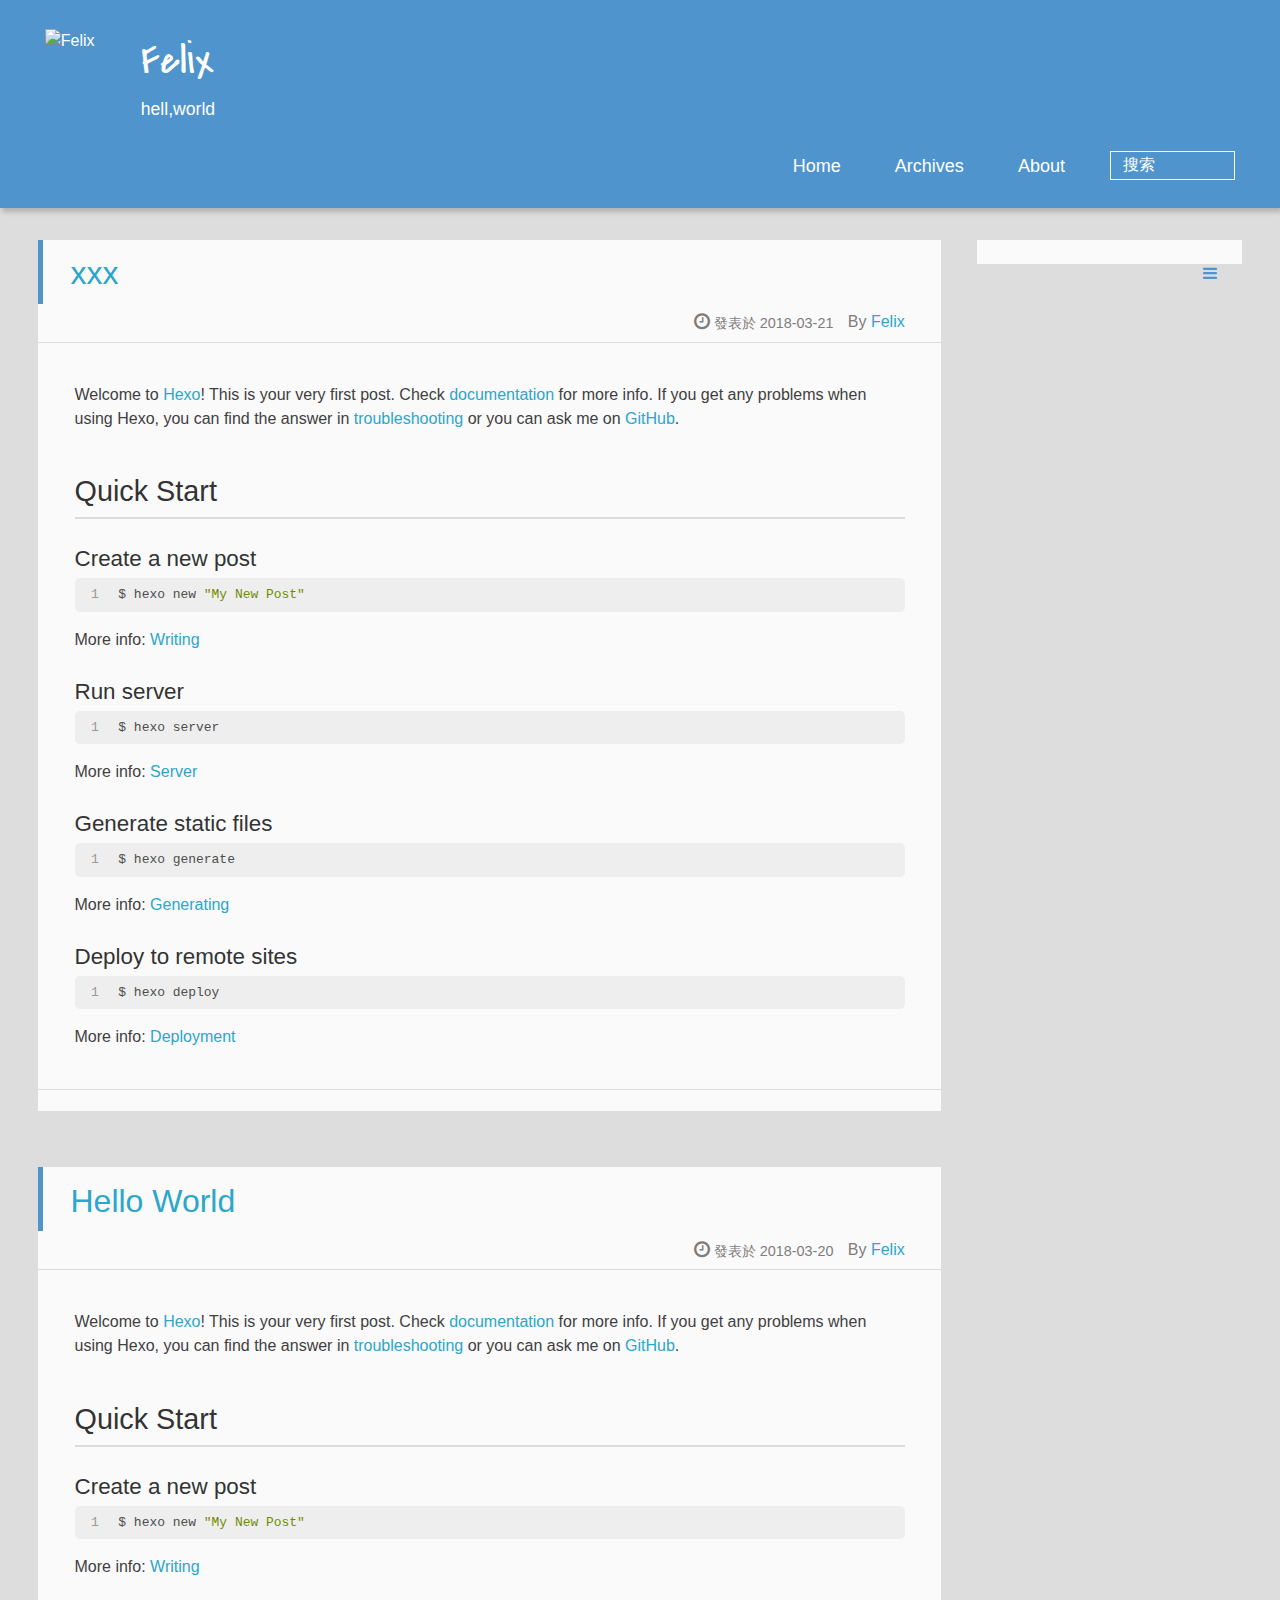
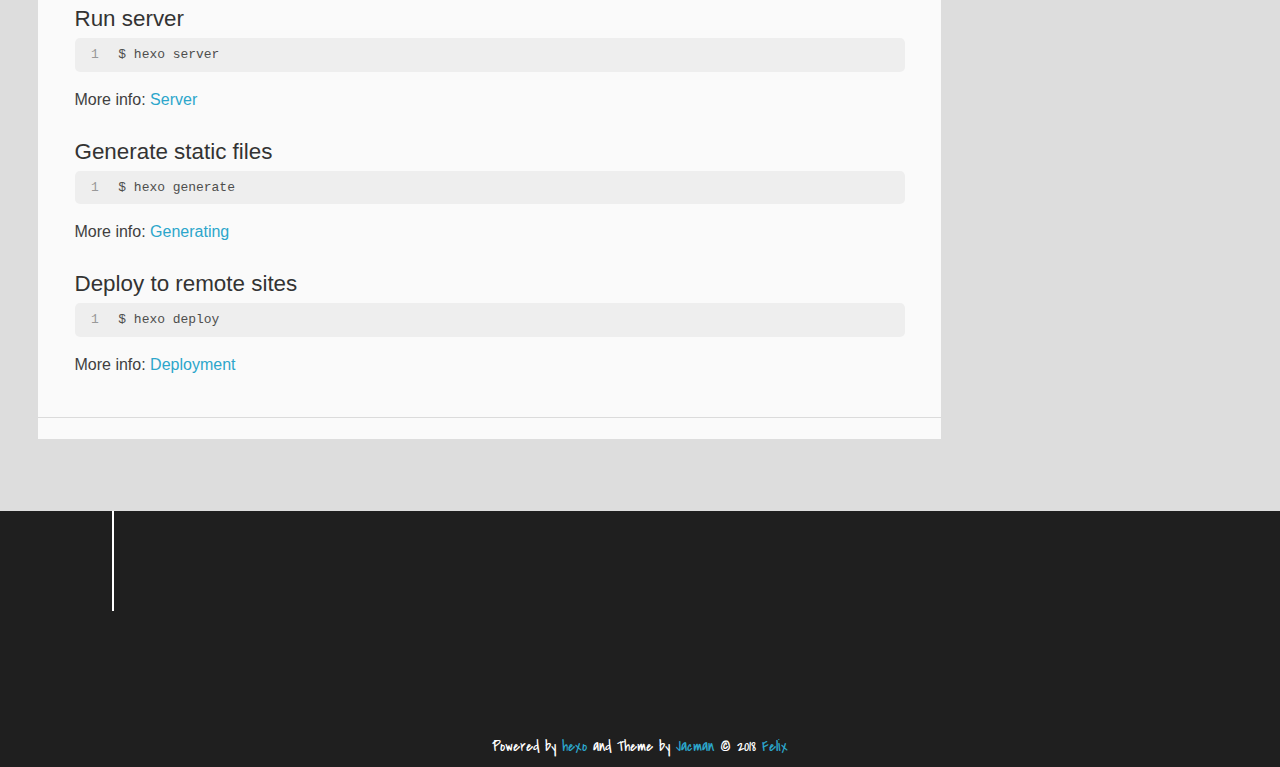
==== commit 037240e5: "Site updated: 2018-03-24 17:14:43" ====
--- a/index.html
+++ b/index.html
@@ -25,8 +25,8 @@
     <link rel="icon" href="/img/favicon.ico">
     
     
-    <link rel="apple-touch-icon" href="/img/jacman.jpg">
-    <link rel="apple-touch-icon-precomposed" href="/img/jacman.jpg">
+    <link rel="apple-touch-icon" href="/img/0.jpg">
+    <link rel="apple-touch-icon-precomposed" href="/img/0.jpg">
     
     <link rel="stylesheet" href="/css/style.css">
 </head>
@@ -37,7 +37,7 @@
 <div>
 		
 			<div id="imglogo">
-				<a href="/"><img src="/img/logo.png" alt="Felix" title="Felix"/></a>
+				<a href="/"><img src="/img/0.png" alt="Felix" title="Felix"/></a>
 			</div>
 			
 			<div id="textlogo">
@@ -198,42 +198,7 @@
 
   
 
-
   
-
-  
-
-  <div class="linkslist">
-  <p class="asidetitle">友情鏈接</p>
-    <ul>
-        
-          <li>
-            
-            	<a href="https://coderq.com" target="_blank" title="一个面向程序员交流分享的新一代社区">码农圈</a>
-            
-          </li>
-        
-          <li>
-            
-            	<a href="http://wuchong.me" target="_blank" title="Jark&#39;s Blog">Jark&#39;s Blog</a>
-            
-          </li>
-        
-    </ul>
-</div>
-
-  
-
-
-  <div class="rsspart">
-	<a href="/atom.xml" target="_blank" title="rss">RSS 訂閱</a>
-</div>
-
-  <div class="weiboshow">
-  <p class="asidetitle">新浪微博</p>
-    <iframe width="100%" height="119" class="share_self"  frameborder="0" scrolling="no" src="http://widget.weibo.com/weiboshow/index.php?language=&width=0&height=119&fansRow=2&ptype=1&speed=0&skin=9&isTitle=1&noborder=1&isWeibo=0&isFans=0&uid=&verifier=b3593ceb&dpc=1"></iframe>
-</div>
-
 
 </aside>
 </div>
@@ -246,14 +211,7 @@
 	</div>
 	
 	
-	<section class="info">
-		<p> Hello ,I&#39;m Larry Page in Google. <br/>
-			This is my blog,believe it or not.</p>
-	</section>
-	 
 	<div class="social-font" class="clearfix">
-		
-		<a href="http://weibo.com/2176287895" target="_blank" class="icon-weibo" title="微博"></a>
 		
 		
 		
@@ -365,16 +323,6 @@
 
 
 
-<script>
-var _hmt = _hmt || [];
-(function() {
-  var hm = document.createElement("script");
-  hm.src = "//hm.baidu.com/hm.js?e6d1f421bbc9962127a50488f9ed37d1";
-  var s = document.getElementsByTagName("script")[0]; 
-  s.parentNode.insertBefore(hm, s);
-})();
-</script>
-
 
 
 <!-- Analytics End -->
--- a/css/style.css
+++ b/css/style.css
@@ -392,7 +392,7 @@
   width: 100%;
   -webkit-box-shadow: 2px 4px 5px rgba(3,3,3,0.2);
   box-shadow: 2px 4px 5px rgba(3,3,3,0.2);
-  background: url("../") center #2ca6cb;
+  background: url("../") center #4f94cd;
   color: #fff;
   padding: 1em 0 0.8em;
 }
@@ -546,7 +546,7 @@
   }
 }
 header nav ul li a:hover {
-  background: #1b7f9e;
+  background: #2971ac;
   color: #e9cd4c;
 }
 .shownav {
@@ -639,7 +639,7 @@
   }
 }
 #main section.post a:hover {
-  border-left: 0.5em solid #2ca6cb;
+  border-left: 0.5em solid #4f94cd;
 }
 #main section.post a h1 {
   color: #2ca6cb;
@@ -688,7 +688,7 @@
   text-decoration: none;
 }
 #main article.post-expand .article-more-link a:hover {
-  background: #2ca6cb;
+  background: #4f94cd;
   color: #fff;
   text-decoration: none;
 }
@@ -708,7 +708,7 @@
   border-left: 0.5em solid #ccc;
 }
 .unexpand .prev:hover {
-  border-left: 0.5em solid #2ca6cb;
+  border-left: 0.5em solid #4f94cd;
 }
 #page-nav {
   background: #fafafa;
@@ -724,7 +724,7 @@
 }
 #page-nav a:hover {
   background: #ccc;
-  color: #2ca6cb;
+  color: #4f94cd;
 }
 #page-nav .prev {
   float: left;
@@ -821,7 +821,7 @@
   transition: color 0.5s;
 }
 .archive-title a:hover {
-  color: #2ca6cb;
+  color: #4f94cd;
   -webkit-transition: color 0.5s;
   -moz-transition: color 0.5s;
   -o-transition: color 0.5s;
@@ -901,7 +901,7 @@
   word-break: normal;
   -webkit-font-smoothing: antialiased;
   -moz-osx-font-smoothing: grayscale;
-  border-left: 5px solid #2ca6cb;
+  border-left: 5px solid #4f94cd;
 }
 @media only screen and (min-width: 1024px) {
   article header.article-info >h1 {
@@ -1016,7 +1016,7 @@
   border-bottom: 1px dotted;
 }
 article .article-content blockquote {
-  border-left: 0.2em solid #2ca6cb;
+  border-left: 0.2em solid #4f94cd;
   margin: 0.65em 0 0.65em 1%;
   padding-left: 1%;
   line-height: 1.5;
@@ -1552,7 +1552,7 @@
   transition: color 1s ease-out;
 }
 #toc.toc-aside a:hover {
-  color: #2ca6cb;
+  color: #4f94cd;
   -webkit-transition: color 0.3s ease-out;
   -moz-transition: color 0.3s ease-out;
   -o-transition: color 0.3s ease-out;
@@ -1560,7 +1560,7 @@
   transition: color 0.3s ease-out;
 }
 .active {
-  color: #2ca6cb !important;
+  color: #4f94cd !important;
 }
 .openaside {
   display: none;
@@ -1573,7 +1573,7 @@
   color: #fff;
   border: 1px solid #fff;
   border-radius: 5px;
-  background: #2ca6cb;
+  background: #4f94cd;
   padding: 0.2em 0.55em;
 }
 .openaside a::before {
@@ -1586,7 +1586,7 @@
   display: none;
 }
 .closeaside a {
-  color: #2ca6cb;
+  color: #4f94cd;
 }
 .closeaside a:hover {
   color: #2ca6cb;
@@ -1628,7 +1628,7 @@
   color: #2ca6cb;
 }
 .asidetitle a:hover {
-  color: #2ca6cb;
+  color: #4f94cd;
   -webkit-transition: color 0.5s;
   -moz-transition: color 0.5s;
   -o-transition: color 0.5s;
@@ -1657,7 +1657,7 @@
   padding: 0.5em 5%;
 }
 .categorieslist li a:hover {
-  color: #2ca6cb;
+  color: #4f94cd;
 }
 .tagslist {
   margin: 1em 0 0;
@@ -1689,11 +1689,11 @@
   background: #dbdbdb;
 }
 .tagslist ul li a:hover {
-  color: #2ca6cb;
+  color: #4f94cd;
   background: #e6e6e6;
 }
 .rsspart {
-  background: #2ca6cb;
+  background: #4f94cd;
   width: 100%;
 }
 @media only screen and (min-width: 768px) {
@@ -1717,7 +1717,7 @@
   text-align: center;
 }
 .rsspart a:hover {
-  color: #2ca6cb;
+  color: #4f94cd;
   background: #fafafa;
 }
 .rsspart a::before {
@@ -1745,7 +1745,7 @@
   padding: 0.5em;
 }
 .archiveslist li a:hover {
-  color: #2ca6cb;
+  color: #4f94cd;
   -webkit-transition: color 0.25s;
   -moz-transition: color 0.25s;
   -o-transition: color 0.25s;
@@ -1793,7 +1793,7 @@
   float: left;
 }
 .tagcloudlist .tagcloudlist a:hover {
-  color: #2ca6cb;
+  color: #4f94cd;
   -webkit-transition: color 0.25s;
   -moz-transition: color 0.25s;
   -o-transition: color 0.25s;
@@ -1827,7 +1827,7 @@
   padding: 0 3%;
 }
 .linkslist ul a:hover {
-  color: #2ca6cb;
+  color: #4f94cd;
   -webkit-transition: color 0.25s;
   -moz-transition: color 0.25s;
   -o-transition: color 0.25s;
@@ -1935,7 +1935,7 @@
   width: 6.875em;
   height: 6.875em;
   margin: 0 auto;
-  background: no-repeat url("../img/author.jpg") left top;
+  background: no-repeat url("../img/0.jpg") left top;
   -webkit-background-size: 6.875em 6.875em;
   -moz-background-size: 6.875em 6.875em;
   background-size: 6.875em 6.875em;
@@ -2226,7 +2226,7 @@
   font-weight: normal;
 }
 .article-content .gist .gist-file .gist-meta a:hover {
-  color: #2ca6cb;
+  color: #4f94cd;
 }
 pre .comment,
 pre .title {
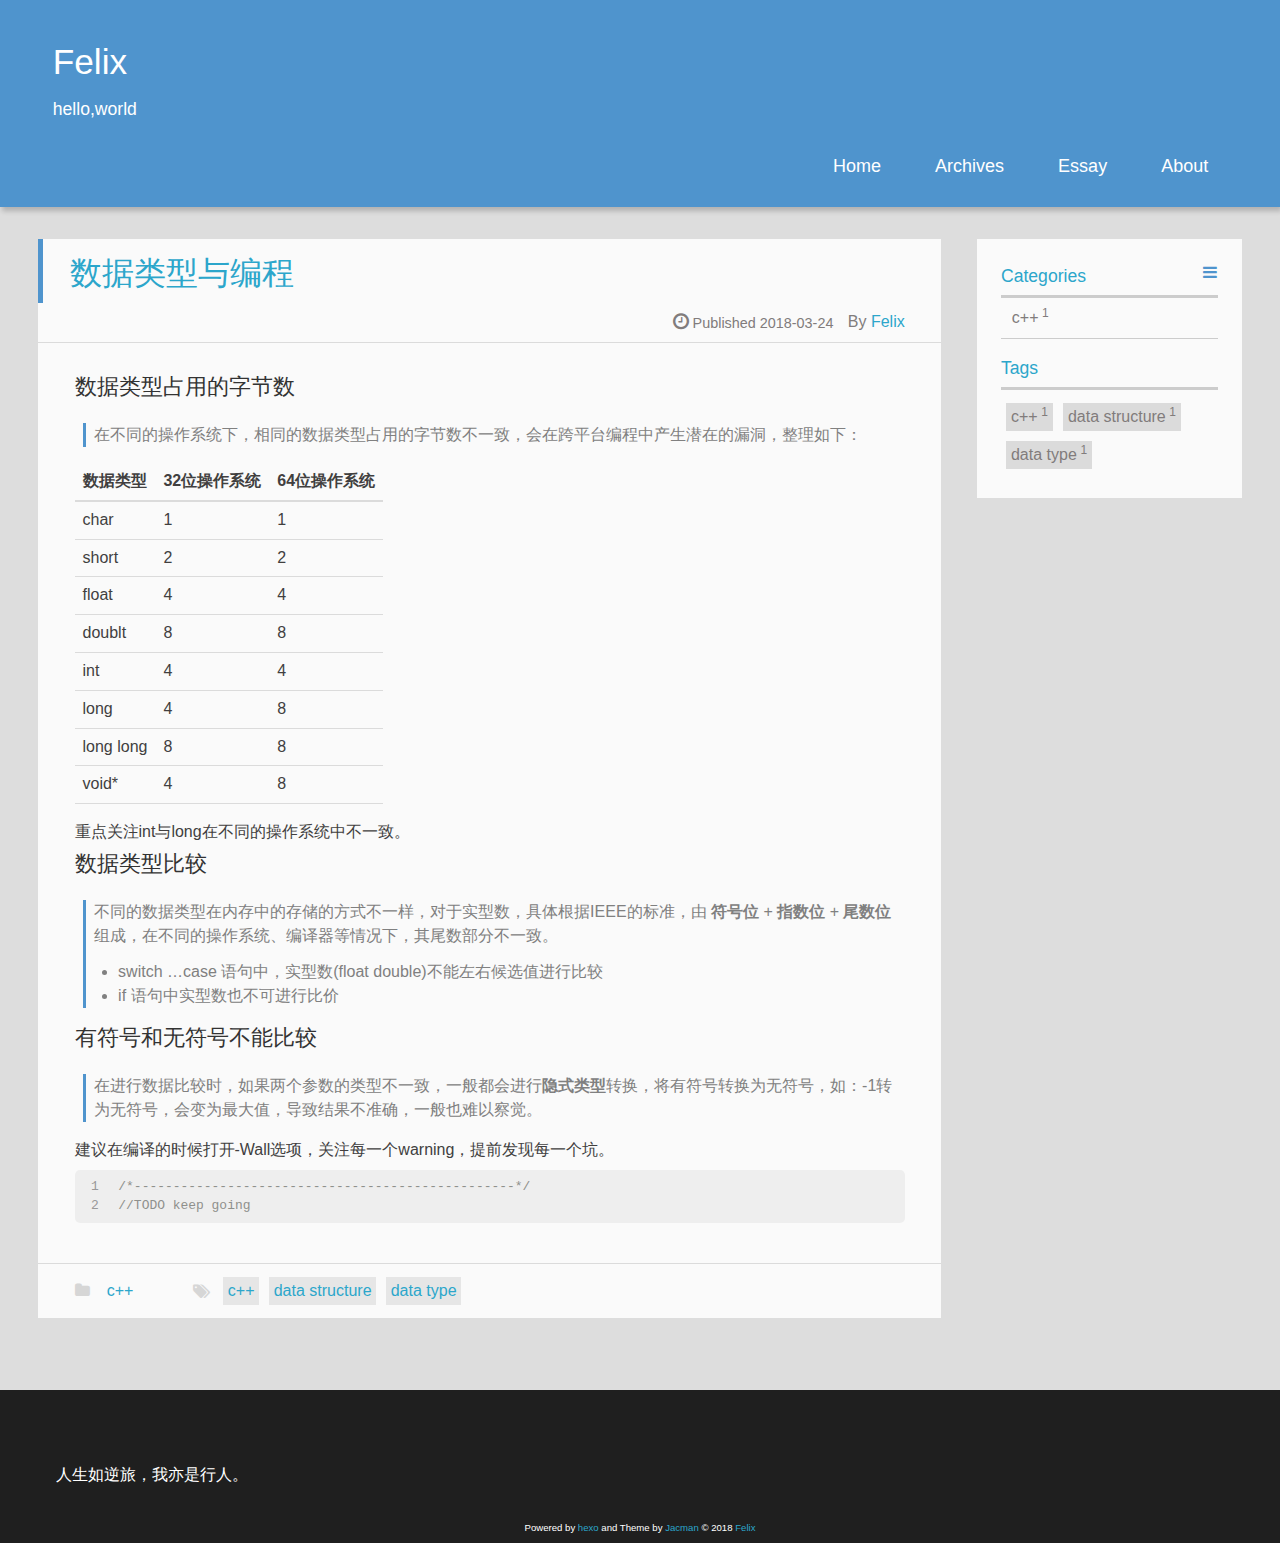
==== commit d0ff2e03: "Site updated: 2018-03-24 18:42:30" ====
--- a/index.html
+++ b/index.html
@@ -19,8 +19,6 @@
 <meta name="twitter:title" content="Felix">
 
     
-    <link rel="alternative" href="/atom.xml" title="Felix" type="application/atom+xml">
-    
     
     <link rel="icon" href="/img/favicon.ico">
     
@@ -36,15 +34,11 @@
       
 <div>
 		
-			<div id="imglogo">
-				<a href="/"><img src="/img/0.png" alt="Felix" title="Felix"/></a>
-			</div>
-			
 			<div id="textlogo">
 				<h1 class="site-name"><a href="/" title="Felix">Felix</a></h1>
-				<h2 class="blog-motto">hell,world</h2>
+				<h2 class="blog-motto">hello,world</h2>
 			</div>
-			<div class="navbar"><a class="navbutton navmobile" href="#" title="菜單">
+			<div class="navbar"><a class="navbutton navmobile" href="#" title="Menu">
 			</a></div>
 			<nav class="animated">
 				<ul>
@@ -54,20 +48,23 @@
 					
 						<li><a href="/archives">Archives</a></li>
 					
+						<li><a href="/essay">Essay</a></li>
+					
 						<li><a href="/about">About</a></li>
 					
-					<li>
+					<!--li>
  					
 					<form class="search" action="//google.com/search" method="get" accept-charset="utf-8">
 						<label>Search</label>
-						<input type="search" id="search" name="q" autocomplete="off" maxlength="20" placeholder="搜索" />
+						<input type="search" id="search" name="q" autocomplete="off" maxlength="20" placeholder="Search" />
 						<input type="hidden" name="q" value="site:uuiiuu.com">
 					</form>
 					
-					</li>
+					</li-->
 				</ul>
 			</nav>			
 </div>
+
     </header>
     <div id="container">
       <div id="main">
@@ -78,28 +75,86 @@
         <header class="article-info clearfix">
   <h1 itemprop="name">
     
-      <a href="/2018/03/21/1/" title="xxx" itemprop="url">xxx</a>
+      <a href="/2018/03/24/20180324/" title="数据类型与编程" itemprop="url">数据类型与编程</a>
   </h1>
   <p class="article-author">By
        
 		<a href="/about" title="Felix" target="_blank" itemprop="author">Felix</a>
 		
   <p class="article-time">
-    <time datetime="2018-03-20T16:01:30.460Z" itemprop="datePublished"> 發表於 2018-03-21</time>
+    <time datetime="2018-03-24T09:46:35.000Z" itemprop="datePublished"> Published 2018-03-24</time>
     
   </p>
 </header>
     <div class="article-content">
         
-        <p>Welcome to <a href="https://hexo.io/" target="_blank" rel="noopener">Hexo</a>! This is your very first post. Check <a href="https://hexo.io/docs/" target="_blank" rel="noopener">documentation</a> for more info. If you get any problems when using Hexo, you can find the answer in <a href="https://hexo.io/docs/troubleshooting.html" target="_blank" rel="noopener">troubleshooting</a> or you can ask me on <a href="https://github.com/hexojs/hexo/issues" target="_blank" rel="noopener">GitHub</a>.</p>
-<h2 id="Quick-Start"><a href="#Quick-Start" class="headerlink" title="Quick Start"></a>Quick Start</h2><h3 id="Create-a-new-post"><a href="#Create-a-new-post" class="headerlink" title="Create a new post"></a>Create a new post</h3><figure class="highlight bash"><table><tr><td class="gutter"><pre><span class="line">1</span><br></pre></td><td class="code"><pre><span class="line">$ hexo new <span class="string">"My New Post"</span></span><br></pre></td></tr></table></figure>
-<p>More info: <a href="https://hexo.io/docs/writing.html" target="_blank" rel="noopener">Writing</a></p>
-<h3 id="Run-server"><a href="#Run-server" class="headerlink" title="Run server"></a>Run server</h3><figure class="highlight bash"><table><tr><td class="gutter"><pre><span class="line">1</span><br></pre></td><td class="code"><pre><span class="line">$ hexo server</span><br></pre></td></tr></table></figure>
-<p>More info: <a href="https://hexo.io/docs/server.html" target="_blank" rel="noopener">Server</a></p>
-<h3 id="Generate-static-files"><a href="#Generate-static-files" class="headerlink" title="Generate static files"></a>Generate static files</h3><figure class="highlight bash"><table><tr><td class="gutter"><pre><span class="line">1</span><br></pre></td><td class="code"><pre><span class="line">$ hexo generate</span><br></pre></td></tr></table></figure>
-<p>More info: <a href="https://hexo.io/docs/generating.html" target="_blank" rel="noopener">Generating</a></p>
-<h3 id="Deploy-to-remote-sites"><a href="#Deploy-to-remote-sites" class="headerlink" title="Deploy to remote sites"></a>Deploy to remote sites</h3><figure class="highlight bash"><table><tr><td class="gutter"><pre><span class="line">1</span><br></pre></td><td class="code"><pre><span class="line">$ hexo deploy</span><br></pre></td></tr></table></figure>
-<p>More info: <a href="https://hexo.io/docs/deployment.html" target="_blank" rel="noopener">Deployment</a></p>
+        <h4 id="数据类型占用的字节数"><a href="#数据类型占用的字节数" class="headerlink" title="数据类型占用的字节数"></a>数据类型占用的字节数</h4><blockquote>
+<p>在不同的操作系统下，相同的数据类型占用的字节数不一致，会在跨平台编程中产生潜在的漏洞，整理如下：</p>
+</blockquote>
+<table>
+<thead>
+<tr>
+<th>数据类型</th>
+<th>32位操作系统</th>
+<th>64位操作系统</th>
+</tr>
+</thead>
+<tbody>
+<tr>
+<td>char</td>
+<td>1</td>
+<td>1</td>
+</tr>
+<tr>
+<td>short</td>
+<td>2</td>
+<td>2</td>
+</tr>
+<tr>
+<td>float</td>
+<td>4</td>
+<td>4</td>
+</tr>
+<tr>
+<td>doublt</td>
+<td>8</td>
+<td>8</td>
+</tr>
+<tr>
+<td>int</td>
+<td>4</td>
+<td>4</td>
+</tr>
+<tr>
+<td>long</td>
+<td>4</td>
+<td>8</td>
+</tr>
+<tr>
+<td>long long</td>
+<td>8</td>
+<td>8</td>
+</tr>
+<tr>
+<td>void*</td>
+<td>4</td>
+<td>8</td>
+</tr>
+</tbody>
+</table>
+<p>重点关注int与long在不同的操作系统中不一致。</p>
+<h4 id="数据类型比较"><a href="#数据类型比较" class="headerlink" title="数据类型比较"></a>数据类型比较</h4><blockquote>
+<p>不同的数据类型在内存中的存储的方式不一样，对于实型数，具体根据IEEE的标准，由 <strong>符号位</strong> + <strong>指数位</strong> + <strong>尾数位</strong> 组成，在不同的操作系统、编译器等情况下，其尾数部分不一致。</p>
+<ul>
+<li>switch …case 语句中，实型数(float double)不能左右候选值进行比较</li>
+<li>if 语句中实型数也不可进行比价</li>
+</ul>
+</blockquote>
+<h4 id="有符号和无符号不能比较"><a href="#有符号和无符号不能比较" class="headerlink" title="有符号和无符号不能比较"></a>有符号和无符号不能比较</h4><blockquote>
+<p>在进行数据比较时，如果两个参数的类型不一致，一般都会进行<strong>隐式类型</strong>转换，将有符号转换为无符号，如：-1转为无符号，会变为最大值，导致结果不准确，一般也难以察觉。</p>
+</blockquote>
+<p>建议在编译的时候打开-Wall选项，关注每一个warning，提前发现每一个坑。</p>
+<figure class="highlight c++"><table><tr><td class="gutter"><pre><span class="line">1</span><br><span class="line">2</span><br></pre></td><td class="code"><pre><span class="line"><span class="comment">/*-------------------------------------------------*/</span></span><br><span class="line"><span class="comment">//TODO keep going</span></span><br></pre></td></tr></table></figure>
 
         
         
@@ -110,6 +165,16 @@
     <footer class="article-footer clearfix">
 <div class="article-catetags">
 
+<div class="article-categories">
+  <span></span>
+  <a class="article-category-link" href="/categories/c/">c++</a>
+</div>
+
+
+  <div class="article-tags">
+  
+  <span></span> <a href="/tags/c/">c++</a><a href="/tags/data-structure/">data structure</a><a href="/tags/data-type/">data type</a>
+  </div>
 
 </div>
 
@@ -130,87 +195,64 @@
 
 
 
-   
-    
-    <article class="post-expand post" itemprop="articleBody"> 
-        <header class="article-info clearfix">
-  <h1 itemprop="name">
-    
-      <a href="/2018/03/20/hello-world/" title="Hello World" itemprop="url">Hello World</a>
-  </h1>
-  <p class="article-author">By
-       
-		<a href="/about" title="Felix" target="_blank" itemprop="author">Felix</a>
-		
-  <p class="article-time">
-    <time datetime="2018-03-20T15:13:53.758Z" itemprop="datePublished"> 發表於 2018-03-20</time>
-    
-  </p>
-</header>
-    <div class="article-content">
-        
-        <p>Welcome to <a href="https://hexo.io/" target="_blank" rel="noopener">Hexo</a>! This is your very first post. Check <a href="https://hexo.io/docs/" target="_blank" rel="noopener">documentation</a> for more info. If you get any problems when using Hexo, you can find the answer in <a href="https://hexo.io/docs/troubleshooting.html" target="_blank" rel="noopener">troubleshooting</a> or you can ask me on <a href="https://github.com/hexojs/hexo/issues" target="_blank" rel="noopener">GitHub</a>.</p>
-<h2 id="Quick-Start"><a href="#Quick-Start" class="headerlink" title="Quick Start"></a>Quick Start</h2><h3 id="Create-a-new-post"><a href="#Create-a-new-post" class="headerlink" title="Create a new post"></a>Create a new post</h3><figure class="highlight bash"><table><tr><td class="gutter"><pre><span class="line">1</span><br></pre></td><td class="code"><pre><span class="line">$ hexo new <span class="string">"My New Post"</span></span><br></pre></td></tr></table></figure>
-<p>More info: <a href="https://hexo.io/docs/writing.html" target="_blank" rel="noopener">Writing</a></p>
-<h3 id="Run-server"><a href="#Run-server" class="headerlink" title="Run server"></a>Run server</h3><figure class="highlight bash"><table><tr><td class="gutter"><pre><span class="line">1</span><br></pre></td><td class="code"><pre><span class="line">$ hexo server</span><br></pre></td></tr></table></figure>
-<p>More info: <a href="https://hexo.io/docs/server.html" target="_blank" rel="noopener">Server</a></p>
-<h3 id="Generate-static-files"><a href="#Generate-static-files" class="headerlink" title="Generate static files"></a>Generate static files</h3><figure class="highlight bash"><table><tr><td class="gutter"><pre><span class="line">1</span><br></pre></td><td class="code"><pre><span class="line">$ hexo generate</span><br></pre></td></tr></table></figure>
-<p>More info: <a href="https://hexo.io/docs/generating.html" target="_blank" rel="noopener">Generating</a></p>
-<h3 id="Deploy-to-remote-sites"><a href="#Deploy-to-remote-sites" class="headerlink" title="Deploy to remote sites"></a>Deploy to remote sites</h3><figure class="highlight bash"><table><tr><td class="gutter"><pre><span class="line">1</span><br></pre></td><td class="code"><pre><span class="line">$ hexo deploy</span><br></pre></td></tr></table></figure>
-<p>More info: <a href="https://hexo.io/docs/deployment.html" target="_blank" rel="noopener">Deployment</a></p>
-
-        
-        
-        <p class="article-more-link">
-          
-       </p>
-    </div>
-    <footer class="article-footer clearfix">
-<div class="article-catetags">
-
-
-</div>
-
-
-
-
-<div class="comments-count">
-	
-</div>
-
-</footer>
-
-
-    </article>
-
-
-
-
-
-
-
-</div>
-      <div class="openaside"><a class="navbutton" href="#" title="顯示側邊欄"></a></div>
+
+</div>
+      <div class="openaside"><a class="navbutton" href="#" title="Show Sidebar"></a></div>
 
 <div id="asidepart">
-<div class="closeaside"><a class="closebutton" href="#" title="隱藏側邊欄"></a></div>
+<div class="closeaside"><a class="closebutton" href="#" title="Hide Sidebar"></a></div>
 <aside class="clearfix">
 
   
-
-  
+<div class="categorieslist">
+	<p class="asidetitle">Categories</p>
+		<ul>
+		
+		  
+			<li><a href="/categories/c/" title="c++">c++<sup>1</sup></a></li>
+		  
+		
+		</ul>
+</div>
+
+
+  
+<div class="tagslist">
+	<p class="asidetitle">Tags</p>
+		<ul class="clearfix">
+		
+			
+				<li><a href="/tags/c/" title="c++">c++<sup>1</sup></a></li>
+			
+		
+			
+				<li><a href="/tags/data-structure/" title="data structure">data structure<sup>1</sup></a></li>
+			
+		
+			
+				<li><a href="/tags/data-type/" title="data type">data type<sup>1</sup></a></li>
+			
+		
+		</ul>
+</div>
+
 
 </aside>
 </div>
     </div>
     <footer><div id="footer" >
 	
-	<div class="line">
+	<!--div class="line">
 		<span></span>
 		<div class="author"></div>
-	</div>
+	</div-->
 	
 	
+	<section class="info">
+		<p> 人生如逆旅，我亦是行人。 <br/>
+			</p>
+	</section>
+	 
 	<div class="social-font" class="clearfix">
 		
 		
@@ -330,7 +372,7 @@
 <!-- Totop Begin -->
 
 	<div id="totop">
-	<a title="返回頂部"><img src="/img/scrollup.png"/></a>
+	<a title="Back to Top"><img src="/img/scrollup.png"/></a>
 	</div>
 	<script src="/js/totop.js"></script>
 
--- a/css/style.css
+++ b/css/style.css
@@ -451,20 +451,19 @@
 }
 #textlogo h1.site-name {
   width: 86%;
-  font-family: "covered_by_your_graceregular";
-  font-size: 200%;
-  line-height: 1.5;
-  -webkit-font-smoothing: antialiased;
-  -moz-osx-font-smoothing: grayscale;
+  font-family: "Helvetica Neue", "Helvetica", "Microsoft YaHei", "WenQuanYi Micro Hei", Arial, sans-serif;
+  font-size: 160%;
+  line-height: 1.9;
+  font-weight: normal;
 }
 @media only screen and (min-width: 768px) {
   #textlogo h1.site-name {
-    font-size: 240%;
+    font-size: 190%;
   }
 }
 @media only screen and (min-width: 1024px) {
   #textlogo h1.site-name {
-    font-size: 280%;
+    font-size: 220%;
   }
 }
 #textlogo h2.blog-motto {
@@ -1961,11 +1960,8 @@
   }
 }
 .info {
-  font-family: "covered_by_your_graceregular";
-  -webkit-font-smoothing: antialiased;
-  -moz-osx-font-smoothing: grayscale;
-  font-size: 150%;
-  line-height: 1.3em;
+  font-family: "Helvetica Neue", "Helvetica", "Microsoft YaHei", "WenQuanYi Micro Hei", Arial, sans-serif;
+  line-height: 1.65;
   width: 90%;
   margin: 0 auto;
   color: #fff;
@@ -2061,9 +2057,8 @@
   content: "\f142";
 }
 .copyright {
-  -webkit-font-smoothing: antialiased;
-  -moz-osx-font-smoothing: grayscale;
-  font-family: "covered_by_your_graceregular";
+  font-family: "Helvetica Neue", "Helvetica", "Microsoft YaHei", "WenQuanYi Micro Hei", Arial, sans-serif;
+  font-size: 0.6em;
   width: 100%;
   color: #fff;
   text-align: center;
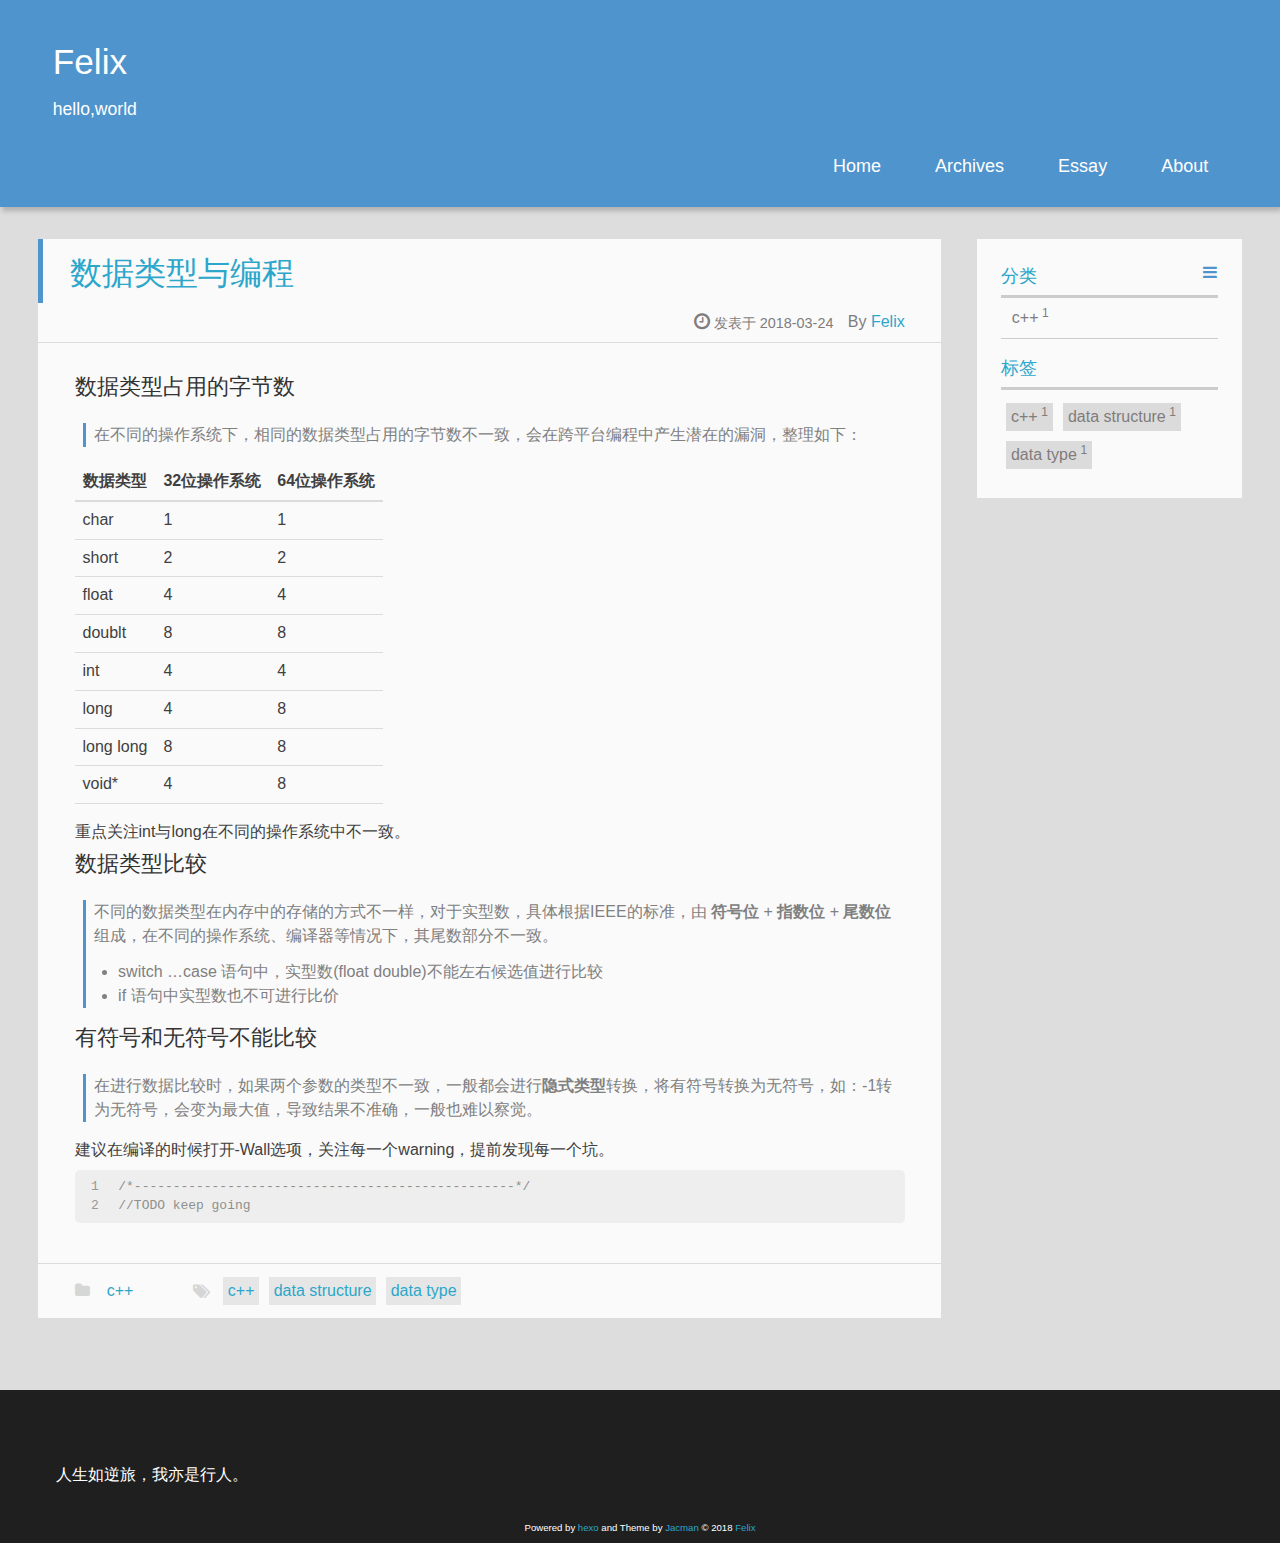
==== commit 947160ab: "Site updated: 2018-03-24 18:45:37" ====
--- a/index.html
+++ b/index.html
@@ -38,7 +38,7 @@
 				<h1 class="site-name"><a href="/" title="Felix">Felix</a></h1>
 				<h2 class="blog-motto">hello,world</h2>
 			</div>
-			<div class="navbar"><a class="navbutton navmobile" href="#" title="Menu">
+			<div class="navbar"><a class="navbutton navmobile" href="#" title="菜单">
 			</a></div>
 			<nav class="animated">
 				<ul>
@@ -56,7 +56,7 @@
  					
 					<form class="search" action="//google.com/search" method="get" accept-charset="utf-8">
 						<label>Search</label>
-						<input type="search" id="search" name="q" autocomplete="off" maxlength="20" placeholder="Search" />
+						<input type="search" id="search" name="q" autocomplete="off" maxlength="20" placeholder="搜索" />
 						<input type="hidden" name="q" value="site:uuiiuu.com">
 					</form>
 					
@@ -82,7 +82,7 @@
 		<a href="/about" title="Felix" target="_blank" itemprop="author">Felix</a>
 		
   <p class="article-time">
-    <time datetime="2018-03-24T09:46:35.000Z" itemprop="datePublished"> Published 2018-03-24</time>
+    <time datetime="2018-03-24T09:46:35.000Z" itemprop="datePublished"> 发表于 2018-03-24</time>
     
   </p>
 </header>
@@ -197,15 +197,15 @@
 
 
 </div>
-      <div class="openaside"><a class="navbutton" href="#" title="Show Sidebar"></a></div>
+      <div class="openaside"><a class="navbutton" href="#" title="显示侧边栏"></a></div>
 
 <div id="asidepart">
-<div class="closeaside"><a class="closebutton" href="#" title="Hide Sidebar"></a></div>
+<div class="closeaside"><a class="closebutton" href="#" title="隐藏侧边栏"></a></div>
 <aside class="clearfix">
 
   
 <div class="categorieslist">
-	<p class="asidetitle">Categories</p>
+	<p class="asidetitle">分类</p>
 		<ul>
 		
 		  
@@ -218,7 +218,7 @@
 
   
 <div class="tagslist">
-	<p class="asidetitle">Tags</p>
+	<p class="asidetitle">标签</p>
 		<ul class="clearfix">
 		
 			
@@ -372,7 +372,7 @@
 <!-- Totop Begin -->
 
 	<div id="totop">
-	<a title="Back to Top"><img src="/img/scrollup.png"/></a>
+	<a title="返回顶部"><img src="/img/scrollup.png"/></a>
 	</div>
 	<script src="/js/totop.js"></script>
 
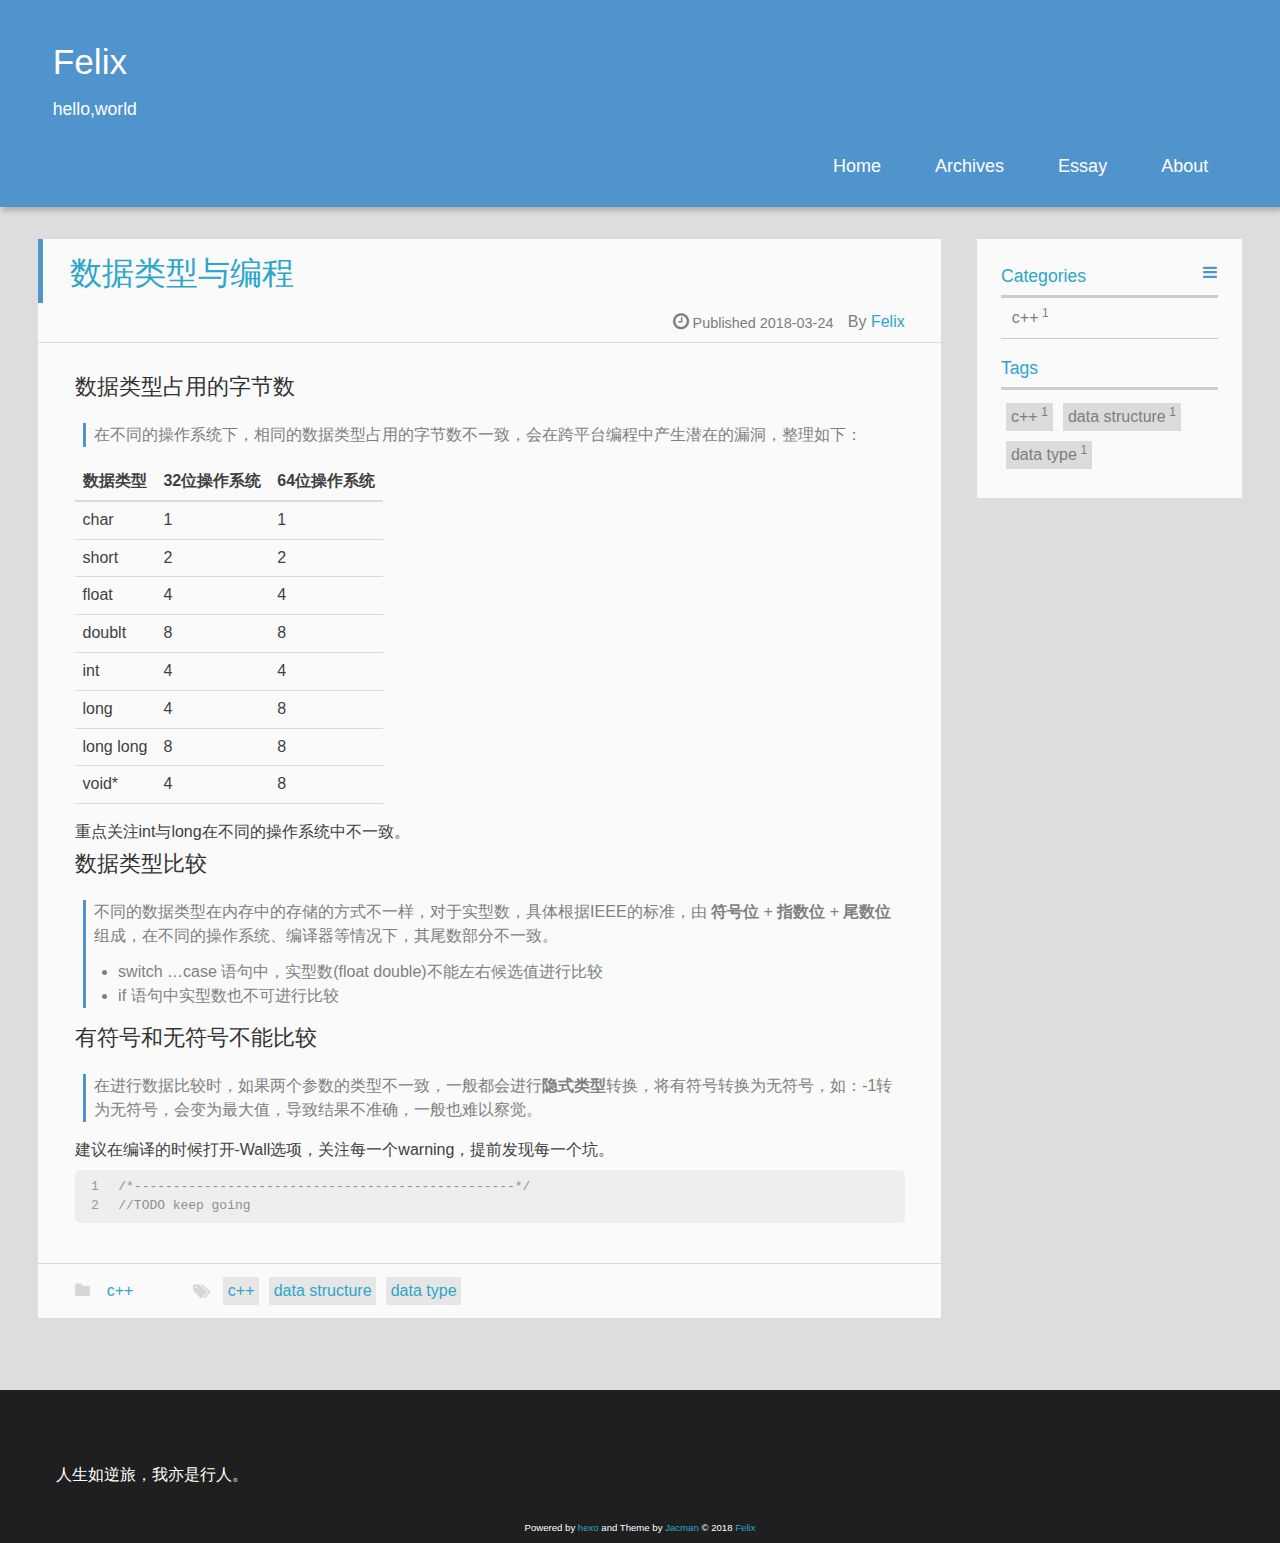
==== commit d148c56b: "Site updated: 2018-03-24 19:57:27" ====
--- a/index.html
+++ b/index.html
@@ -38,7 +38,7 @@
 				<h1 class="site-name"><a href="/" title="Felix">Felix</a></h1>
 				<h2 class="blog-motto">hello,world</h2>
 			</div>
-			<div class="navbar"><a class="navbutton navmobile" href="#" title="菜单">
+			<div class="navbar"><a class="navbutton navmobile" href="#" title="Menu">
 			</a></div>
 			<nav class="animated">
 				<ul>
@@ -56,7 +56,7 @@
  					
 					<form class="search" action="//google.com/search" method="get" accept-charset="utf-8">
 						<label>Search</label>
-						<input type="search" id="search" name="q" autocomplete="off" maxlength="20" placeholder="搜索" />
+						<input type="search" id="search" name="q" autocomplete="off" maxlength="20" placeholder="Search" />
 						<input type="hidden" name="q" value="site:uuiiuu.com">
 					</form>
 					
@@ -82,7 +82,7 @@
 		<a href="/about" title="Felix" target="_blank" itemprop="author">Felix</a>
 		
   <p class="article-time">
-    <time datetime="2018-03-24T09:46:35.000Z" itemprop="datePublished"> 发表于 2018-03-24</time>
+    <time datetime="2018-03-24T09:46:35.000Z" itemprop="datePublished"> Published 2018-03-24</time>
     
   </p>
 </header>
@@ -147,7 +147,7 @@
 <p>不同的数据类型在内存中的存储的方式不一样，对于实型数，具体根据IEEE的标准，由 <strong>符号位</strong> + <strong>指数位</strong> + <strong>尾数位</strong> 组成，在不同的操作系统、编译器等情况下，其尾数部分不一致。</p>
 <ul>
 <li>switch …case 语句中，实型数(float double)不能左右候选值进行比较</li>
-<li>if 语句中实型数也不可进行比价</li>
+<li>if 语句中实型数也不可进行比较</li>
 </ul>
 </blockquote>
 <h4 id="有符号和无符号不能比较"><a href="#有符号和无符号不能比较" class="headerlink" title="有符号和无符号不能比较"></a>有符号和无符号不能比较</h4><blockquote>
@@ -197,15 +197,15 @@
 
 
 </div>
-      <div class="openaside"><a class="navbutton" href="#" title="显示侧边栏"></a></div>
+      <div class="openaside"><a class="navbutton" href="#" title="Show Sidebar"></a></div>
 
 <div id="asidepart">
-<div class="closeaside"><a class="closebutton" href="#" title="隐藏侧边栏"></a></div>
+<div class="closeaside"><a class="closebutton" href="#" title="Hide Sidebar"></a></div>
 <aside class="clearfix">
 
   
 <div class="categorieslist">
-	<p class="asidetitle">分类</p>
+	<p class="asidetitle">Categories</p>
 		<ul>
 		
 		  
@@ -218,7 +218,7 @@
 
   
 <div class="tagslist">
-	<p class="asidetitle">标签</p>
+	<p class="asidetitle">Tags</p>
 		<ul class="clearfix">
 		
 			
@@ -372,7 +372,7 @@
 <!-- Totop Begin -->
 
 	<div id="totop">
-	<a title="返回顶部"><img src="/img/scrollup.png"/></a>
+	<a title="Back to Top"><img src="/img/scrollup.png"/></a>
 	</div>
 	<script src="/js/totop.js"></script>
 
